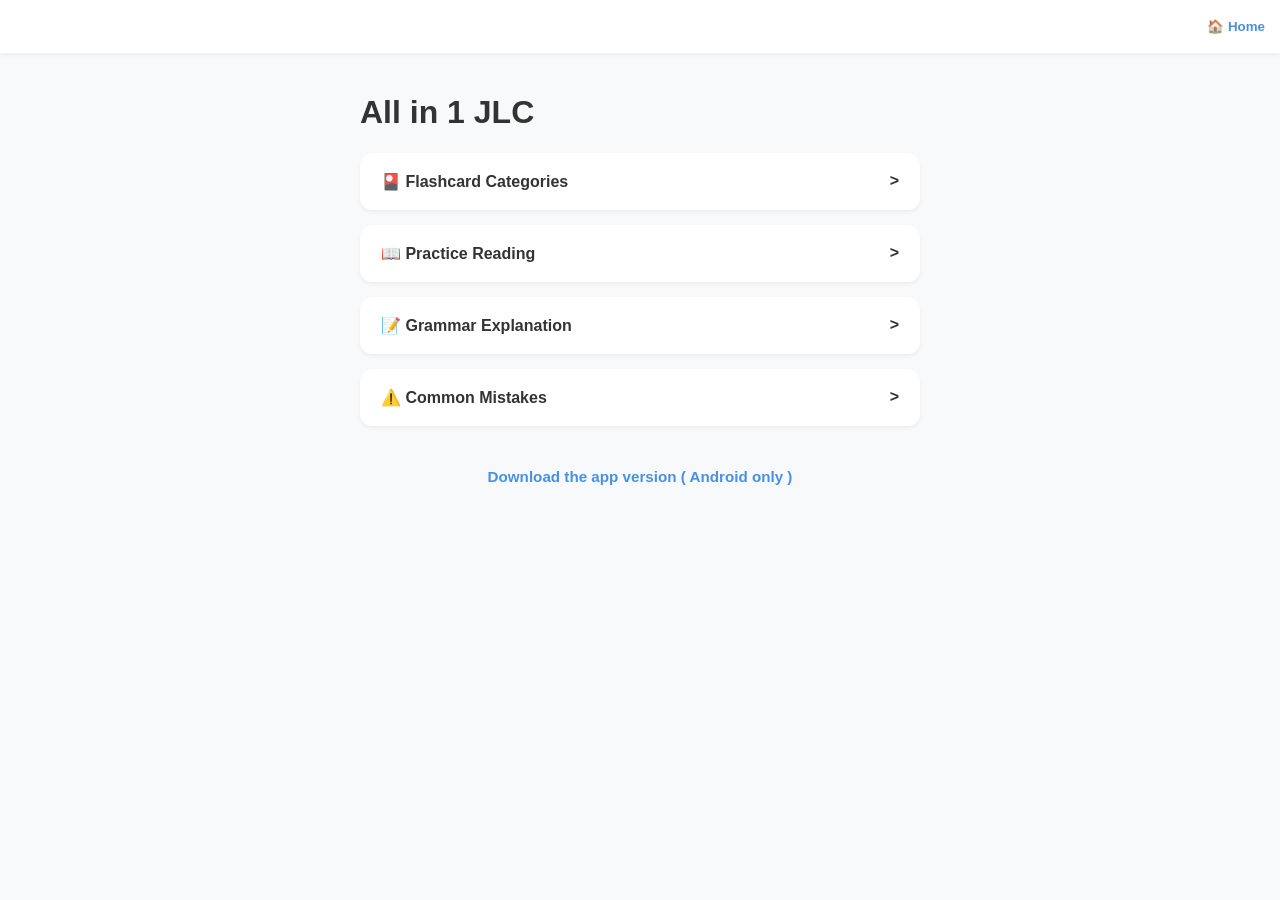
==== index.html @ f1b2d5dd "Update index.html" ====
<!DOCTYPE html>
<html lang="en">
<head>
    <meta charset="UTF-8" />
    <meta name="viewport" content="width=device-width, initial-scale=1.0" />
    <title>All in 1 JLC</title>
    <style>
        :root {
            --bg: #f8f9fa;
            --card-bg: #ffffff;
            --primary: #4a90e2;
            --text: #333;
            --accent: #eef5ff;
            --border: #e9ecef;
        }

        * {
            box-sizing: border-box;
        }

        body {
            font-family: 'Segoe UI', 'Meiryo', sans-serif;
            background-color: var(--bg);
            margin: 0;
            display: flex;
            flex-direction: column;
            align-items: center;
            color: var(--text);
        }

        nav {
            width: 100%;
            background: white;
            padding: 15px;
            box-shadow: 0 2px 5px rgba(0,0,0,0.05);
            display: flex;
            justify-content: space-between;
            position: sticky;
            top: 0;
            z-index: 1000;
        }

        .nav-btn {
            background: none;
            border: none;
            color: var(--primary);
            font-weight: bold;
            cursor: pointer;
            padding: 4px 0;
        }

        .container {
            width: min(92%, 560px);
            margin-top: 20px;
            display: none;
            animation: fadeIn 0.25s ease;
            padding-bottom: 24px;
        }

        @keyframes fadeIn {
            from { opacity: 0; transform: translateY(6px); }
            to { opacity: 1; transform: translateY(0); }
        }

        .active {
            display: block;
        }

        .menu-grid {
            display: grid;
            grid-template-columns: 1fr;
            gap: 15px;
        }

        .list-item {
            background: white;
            padding: 18px 20px;
            border-radius: 12px;
            cursor: pointer;
            box-shadow: 0 2px 4px rgba(0,0,0,0.05);
            font-weight: bold;
            display: flex;
            justify-content: space-between;
            align-items: center;
            border: 1px solid transparent;
        }

        .list-item:hover {
            background: var(--accent);
            border-color: #dbe8ff;
        }

        .topic-meta {
            font-size: 0.85rem;
            color: #6a6a6a;
            margin-top: 6px;
            font-weight: normal;
        }

        .page-card {
            background: white;
            border-radius: 14px;
            padding: 18px;
            box-shadow: 0 2px 8px rgba(0,0,0,0.05);
            border: 1px solid var(--border);
        }

        .controls {
            display: flex;
            gap: 10px;
            flex-wrap: wrap;
            margin-bottom: 16px;
        }

        select {
            padding: 10px 12px;
            border-radius: 10px;
            border: 1px solid #d9d9d9;
            background: white;
            font: inherit;
            outline: none;
        }

        .topic-list {
            display: grid;
            gap: 12px;
        }

        .topic-view h2 {
            margin-top: 0;
        }

        .topic-image {
            width: 100%;
            height: 220px;
            object-fit: cover;
            border-radius: 12px;
            border: 1px solid var(--border);
            margin-bottom: 14px;
            display: none;
            cursor: zoom-in;
        }

        .topic-badges {
            display: flex;
            gap: 8px;
            flex-wrap: wrap;
            margin: 10px 0 16px;
        }

        .badge {
            font-size: 0.85rem;
            padding: 6px 10px;
            border-radius: 999px;
            background: #f2f6ff;
            color: #305f9e;
            border: 1px solid #d8e5ff;
        }

        .topic-content {
            line-height: 1.7;
            white-space: pre-wrap;
        }

        .topic-content ul {
            padding-left: 20px;
        }

        /* Flashcards */
        .flashcard-wrap {
            margin-top: 18px;
            margin-bottom: 18px;
        }

        .flashcard-wrapper {
            perspective: 1000px;
            height: clamp(420px, 72vh, 620px);
            cursor: pointer;
        }

        .flashcard {
            position: relative;
            width: 100%;
            height: 100%;
            transition: transform 0.6s;
            transform-style: preserve-3d;
            border-radius: 15px;
            box-shadow: 0 4px 15px rgba(0,0,0,0.10);
        }

        .flashcard.flipped {
            transform: rotateY(180deg);
        }

        .card-face {
            position: absolute;
            width: 100%;
            height: 100%;
            backface-visibility: hidden;
            border-radius: 15px;
            background: white;
            overflow: hidden;
        }

        .card-front {
            display: flex;
            align-items: center;
            justify-content: center;
            font-size: 4rem;
            font-weight: bold;
            padding: 20px;
            text-align: center;
        }

        .card-back {
            transform: rotateY(180deg);
            display: flex;
            flex-direction: column;
            gap: 10px;
            padding: 14px;
            overflow-y: auto;
        }

        .back-section {
            display: flex;
            flex-direction: column;
            gap: 4px;
        }

        .info-grid {
            display: grid;
            grid-template-columns: 1fr 1fr;
            gap: 10px;
        }

        .back-half {
            display: flex;
            align-items: center;
            justify-content: center;
            flex-direction: column;
            padding: 16px;
            min-height: 110px;
            background: #fafcff;
            border: 1px solid var(--border);
            border-radius: 12px;
        }

        .reading-label {
            font-size: 0.9rem;
            color: #666;
            margin-bottom: 8px;
        }

        .reading-value {
            font-size: 1.55rem;
            color: var(--primary);
            font-weight: bold;
            text-align: center;
        }

        .meaning-value {
            font-size: 1.65rem;
            font-weight: bold;
            color: #222;
            text-align: center;
        }

        .field-label {
            font-size: 0.82rem;
            color: #666;
            font-weight: 600;
            margin-bottom: 4px;
            text-transform: uppercase;
            letter-spacing: 0.03em;
        }

        .field-value {
            font-size: 0.98rem;
            line-height: 1.55;
            white-space: pre-wrap;
        }
        
        .media-row.two-column,
        .audio-row.two-column {
            display: grid;
            grid-template-columns: 1fr 1fr;
            gap: 10px;
        }

        .audio-row.two-column > div {
            width: 100%;
        }

        .extra-audio {
            width: 100%;
            display: block;
        }

        @media (max-width: 560px) {
            .media-row.two-column,
            .audio-row.two-column {
                grid-template-columns: 1fr;
            }
        }

        .media-section {
            display: flex;
            flex-direction: column;
            gap: 10px;
        }

        .media-item {
            width: 100%;
            height: 120px;
            max-height: 120px;
            object-fit: contain;
            border-radius: 10px;
            border: 1px solid #eee;
            background: white;
            display: block;
        }

        .clickable-media {
            cursor: zoom-in;
        }

        .audio-stack {
            display: flex;
            flex-direction: column;
            gap: 8px;
        }

        .extra-audio {
            width: 100%;
            display: block;
        }

        .writing-media-stack {
            display: flex;
            flex-direction: column;
            gap: 10px;
        }

        .writing-row {
            display: grid;
            gap: 10px;
            width: 100%;
            margin: 0 auto;
        }

        .writing-row.cols-1 {
            grid-template-columns: 1fr;
            max-width: 220px;
        }

        .writing-row.cols-2 {
            grid-template-columns: repeat(2, minmax(0, 1fr));
            max-width: 420px;
        }

        .writing-row.cols-3 {
            grid-template-columns: repeat(3, minmax(0, 1fr));
        }

        .nav-card-btn {
            width: 100%;
            padding: 14px 12px;
            background: var(--primary);
            color: white;
            border: none;
            border-radius: 10px;
            cursor: pointer;
            font-size: 0.98rem;
            font-weight: 600;
        }

        .nav-card-btn.secondary {
            background: #6c757d;
        }

        .nav-card-btn.tertiary {
            background: #2f80ed;
        }

        .nav-card-btn:hover {
            filter: brightness(0.97);
        }

        .next-row {
            display: grid;
            grid-template-columns: 1fr 1fr 1fr;
            gap: 10px;
            margin-top: 10px;
        }

        .empty-state {
            padding: 16px;
            color: #666;
            text-align: center;
            background: white;
            border: 1px dashed #d8d8d8;
            border-radius: 12px;
        }

        footer.app-footer {
            width: 100%;
            text-align: center;
            padding: 18px 12px 24px;
            font-size: 0.95rem;
        }

        footer.app-footer a {
            color: #4a90e2;
            font-weight: bold;
            text-decoration: none;
        }

        footer.app-footer a:hover {
            text-decoration: underline;
        }

        /* Fullscreen media modal */
        .media-modal {
            position: fixed;
            inset: 0;
            background: rgba(0, 0, 0, 0.78);
            display: none;
            align-items: center;
            justify-content: center;
            z-index: 3000;
            padding: 18px;
        }

        .media-modal.open {
            display: flex;
        }

        .media-modal-panel {
            position: relative;
            width: min(96vw, 1100px);
            max-height: 92vh;
            background: #111;
            border-radius: 16px;
            padding: 14px;
            box-shadow: 0 14px 40px rgba(0,0,0,0.35);
        }

        .media-modal-content {
            width: 100%;
            height: 100%;
            display: flex;
            align-items: center;
            justify-content: center;
        }

        .media-modal-content img,
        .media-modal-content video {
            width: 100%;
            max-height: calc(92vh - 28px);
            object-fit: contain;
            border-radius: 12px;
            background: #000;
            display: block;
        }

        .media-modal-close {
            position: absolute;
            top: 8px;
            right: 10px;
            border: none;
            background: rgba(255,255,255,0.14);
            color: white;
            font-size: 1.5rem;
            line-height: 1;
            width: 38px;
            height: 38px;
            border-radius: 999px;
            cursor: pointer;
        }

        @media (max-width: 560px) {
            .info-grid {
                grid-template-columns: 1fr;
            }

            .next-row {
                grid-template-columns: 1fr;
            }

            .writing-row.cols-2,
            .writing-row.cols-3 {
                grid-template-columns: 1fr;
                max-width: 100%;
            }
        }
    </style>
</head>
<body>

<nav>
    <button class="nav-btn" id="back-button" onclick="goBack()" style="visibility: hidden;">← Back</button>
    <button class="nav-btn" onclick="showSection('home')">🏠 Home</button>
</nav>

<div id="home" class="container active">
    <h1>All in 1 JLC</h1>
    <div class="menu-grid">
        <div class="list-item" onclick="showSection('fc-menu', true)">
            🎴 Flashcard Categories <span>></span>
        </div>
        <div class="list-item" onclick="openTopicCategory('reading')">
            📖 Practice Reading <span>></span>
        </div>
        <div class="list-item" onclick="openTopicCategory('grammar')">
            📝 Grammar Explanation <span>></span>
        </div>
        <div class="list-item" onclick="openTopicCategory('mistakes')">
            ⚠️ Common Mistakes <span>></span>
        </div>
    </div>
</div>

<div id="fc-menu" class="container">
    <h2>Categories</h2>
    <div class="menu-grid">
        <div class="list-item" onclick="startFlashcards('A')">A-Row (あいうえお)</div>
        <div class="list-item" onclick="startFlashcards('KA')">KA-Row (かきくけこ)</div>
        <div class="list-item" onclick="startFlashcards('SA')">SA-Row (さしすせそ)</div>
    </div>
</div>

<div id="fc-player" class="container">
    <h2 id="category-title">Category</h2>

    <div class="flashcard-wrap">
        <div class="flashcard-wrapper" onclick="flipCard()">
            <div class="flashcard" id="card">
                <div class="card-face card-front" id="front-text"></div>

                <div class="card-face card-back">
                    <div class="back-section">
                        <div class="reading-label">Reading</div>
                        <div class="reading-value" id="reading-text"></div>
                    </div>

                    <div class="back-section">
                        <div class="reading-label">Meaning</div>
                        <div class="meaning-value" id="back-text"></div>
                    </div>

                    <div class="info-grid">
                        <div class="back-half">
                            <div class="field-label">Formality</div>
                            <div class="field-value" id="formality-text"></div>
                        </div>

                        <div class="back-half">
                            <div class="field-label">Examples</div>
                            <div class="field-value" id="examples-text"></div>
                        </div>
                    </div>

                    <div class="back-section">
                        <div class="field-label">Explanation</div>
                        <div class="field-value" id="explanation-text"></div>
                    </div>

                    <div class="media-section">
                        <div class="media-row two-column">
                            <img id="card-image" class="media-item clickable-media" alt="Flashcard image" />
                            <img id="pronunciation-img" class="media-item clickable-media" alt="Pronunciation image" />
                        </div>

                        <div class="audio-row two-column">
                            <div>
                                <div class="field-label">Pronunciation Audio</div>
                                <audio id="pronunciation-audio" class="extra-audio" controls onclick="event.stopPropagation()"></audio>
                            </div>
                            <div>
                                <div class="field-label">Sentence Audio</div>
                                <audio id="sentence-audio" class="extra-audio" controls onclick="event.stopPropagation()"></audio>
                            </div>
                        </div>

                        <div>
                            <div class="field-label">Writing Stroke</div>
                            <div id="writing-media-container" class="writing-media-stack"></div>
                        </div>
                    </div>
                </div>
            </div>
        </div>

        <div class="next-row">
            <button class="nav-card-btn secondary" onclick="previousCard()">← Previous</button>
            <button class="nav-card-btn" onclick="nextCard()">Next →</button>
            <button class="nav-card-btn tertiary" onclick="shuffleCurrentDeck()">Shuffle</button>
        </div>
    </div>
</div>

<div id="topic-list" class="container">
    <h2 id="topic-list-title">Topics</h2>

    <div class="controls">
        <select id="sort-mode" onchange="renderTopicList()">
            <option value="difficulty" selected>Sort by Difficulty</option>
            <option value="jlpt">Sort by JLPT Level</option>
            <option value="character">Sort by Character</option>
        </select>
    </div>

    <div id="topic-list-body" class="topic-list"></div>
</div>

<div id="topic-view" class="container topic-view">
    <div class="page-card">
        <h2 id="topic-title">Topic</h2>

        <img id="topic-image" class="topic-image" alt="Topic image" />

        <div class="topic-badges">
            <span class="badge" id="badge-category"></span>
            <span class="badge" id="badge-jlpt"></span>
            <span class="badge" id="badge-difficulty"></span>
            <span class="badge" id="badge-character"></span>
        </div>

        <div id="topic-content" class="topic-content"></div>
    </div>
</div>

<footer class="app-footer">
    <a href="Your google drive link here" target="_blank" rel="noopener noreferrer">
        Download the app version ( Android only )
    </a>
</footer>

<div id="media-modal" class="media-modal" onclick="closeMediaModal()">
    <div class="media-modal-panel" onclick="event.stopPropagation()">
        <button class="media-modal-close" onclick="closeMediaModal()">×</button>
        <div id="media-modal-content" class="media-modal-content"></div>
    </div>
</div>

<script>
    // -----------------------------
    // NAVIGATION
    // -----------------------------
    let navigationHistory = ['home'];
    let currentTopicCategory = null;
    let displayedTopics = [];

    function showSection(id, pushHistory = false) {
        document.querySelectorAll('.container').forEach(c => c.classList.remove('active'));
        document.getElementById(id).classList.add('active');

        if (id === 'home') {
            navigationHistory = ['home'];
        } else if (pushHistory) {
            navigationHistory.push(id);
        }

        document.getElementById('back-button').style.visibility =
            navigationHistory.length > 1 ? 'visible' : 'hidden';
    }

    function goBack() {
        if (navigationHistory.length <= 1) return;

        navigationHistory.pop();
        const prevSection = navigationHistory[navigationHistory.length - 1];

        document.querySelectorAll('.container').forEach(c => c.classList.remove('active'));
        document.getElementById(prevSection).classList.add('active');

        if (prevSection === 'topic-list') {
            renderTopicList();
        }

        document.getElementById('back-button').style.visibility =
            prevSection === 'home' ? 'hidden' : 'visible';
    }

    // -----------------------------
    // FULLSCREEN MODAL
    // -----------------------------
    function openMediaModal(src, type, altText = '') {
        const modal = document.getElementById('media-modal');
        const content = document.getElementById('media-modal-content');

        if (!src) return;

        if (type === 'video') {
            content.innerHTML = `
                <video src="${src}" controls autoplay loop muted playsinline></video>
            `;
        } else {
            content.innerHTML = `
                <img src="${src}" alt="${altText}">
            `;
        }

        modal.classList.add('open');
        document.body.style.overflow = 'hidden';
    }

    function closeMediaModal() {
        const modal = document.getElementById('media-modal');
        modal.classList.remove('open');
        document.getElementById('media-modal-content').innerHTML = '';
        document.body.style.overflow = '';
    }

    // -----------------------------
    // FLASHCARD DATA
    // -----------------------------
    const allDecks = {
        'A': [
            {
                front: "青",
                reading: "青 (あお)",
                back: "Blue",
                image: "images/青.webp",
                pronunciation_img: "images/青-pronunciation.png",
                writing_video_1: "videos/青-stroke.mp4",
                writing_video_2: [
                    "videos/あ.mp4",
                    "videos/お.mp4"
                ],
                audio: "audio-files/青.mp3",
                sentence_audio: "audio-files/青-sentence.mp3",
                examples: "青は僕の好きな色です。\nBlue is my favorite color.",
                formality: "Neutral / common usage",
                explanation: "青 (あお) means blue. It can also mean green in compounds, plant contexts, and traffic-light contexts."
            },
            {
                front: "愛",
                reading: "あい",
                back: "Love",
                image: "images/ai.png",
                pronunciation_img: "images/ai-pronunciation.png",
                writing_video_1: "videos/ai-stroke-1.mp4",
                writing_video_2: "videos/ai-stroke-2.mp4",
                audio: "audio/ai.mp3",
                sentence_audio: "audio/ai-sentence.mp3",
                examples: "家族のあい。\nFamily love.",
                formality: "Neutral / common usage",
                explanation: "愛 (あい) means love or affection."
            }
        ],
        'KA': [
            {
                front: "かさ",
                reading: "Kasa",
                back: "Umbrella",
                image: "images/kasa.png",
                pronunciation_img: "images/kasa-pronunciation.png",
                writing_img: "images/kasa-stroke.png",
                audio: "audio/kasa.mp3",
                sentence_audio: "audio/kasa-sentence.mp3",
                examples: "かさを持っていきます。\nI will take an umbrella.",
                formality: "Neutral / common usage",
                explanation: "かさ means umbrella."
            },
            {
                front: "かに",
                reading: "Kani",
                back: "Crab",
                image: "images/kani.png",
                pronunciation_img: "images/kani-pronunciation.png",
                writing_img: "images/kani-stroke.png",
                audio: "audio/kani.mp3",
                sentence_audio: "audio/kani-sentence.mp3",
                examples: "かには海にいます。\nCrabs are in the sea.",
                formality: "Neutral / common usage",
                explanation: "かに means crab."
            }
        ],
        'SA': [
            {
                front: "さむい",
                reading: "Samui",
                back: "Cold (Weather)",
                image: "images/samui.png",
                pronunciation_img: "images/samui-pronunciation.png",
                writing_img: "images/samui-stroke.png",
                audio: "audio/samui.mp3",
                sentence_audio: "audio/samui-sentence.mp3",
                examples: "今日はさむいです。\nIt is cold today.",
                formality: "Polite / neutral",
                explanation: "さむい is used for cold weather or temperature."
            }
        ]
    };

    let currentActiveDeck = [];
    let currentOrder = [];
    let currentPosition = 0;

    function startFlashcards(row) {
        currentActiveDeck = allDecks[row] || [];
        if (currentActiveDeck.length === 0) {
            alert("No cards in this row yet!");
            return;
        }

        currentOrder = currentActiveDeck.map((_, index) => index);
        shuffleArray(currentOrder);

        currentPosition = 0;
        document.getElementById('category-title').innerText = row + " Row";
        updateUI();
        showSection('fc-player', true);
    }

    function shuffleCurrentDeck() {
        if (!currentActiveDeck.length) return;
        shuffleArray(currentOrder);
        currentPosition = 0;
        document.getElementById('card').classList.remove('flipped');
        updateUI();
    }

    function shuffleArray(array) {
        for (let i = array.length - 1; i > 0; i--) {
            const j = Math.floor(Math.random() * (i + 1));
            [array[i], array[j]] = [array[j], array[i]];
        }
    }

    function flipCard() {
        document.getElementById('card').classList.toggle('flipped');
    }

    function nextCard() {
        if (!currentActiveDeck.length) return;
        document.getElementById('card').classList.remove('flipped');
        setTimeout(() => {
            currentPosition = (currentPosition + 1) % currentOrder.length;
            updateUI();
        }, 160);
    }

    function previousCard() {
        if (!currentActiveDeck.length) return;
        document.getElementById('card').classList.remove('flipped');
        setTimeout(() => {
            currentPosition = (currentPosition - 1 + currentOrder.length) % currentOrder.length;
            updateUI();
        }, 160);
    }

    function setImage(id, src, altText) {
        const el = document.getElementById(id);
        if (!el) return;

        if (src) {
            el.src = src;
            if (altText) el.alt = altText;
            el.style.display = 'block';
            el.classList.add('clickable-media');
            el.onclick = (e) => {
                e.stopPropagation();
                openMediaModal(src, 'image', altText || el.alt || 'Image');
            };
        } else {
            el.removeAttribute('src');
            el.style.display = 'none';
            el.onclick = null;
        }
    }

    function setAudio(id, src) {
        const el = document.getElementById(id);
        if (!el) return;

        if (src) {
            el.src = src;
            el.style.display = 'block';
        } else {
            el.removeAttribute('src');
            el.style.display = 'none';
        }
    }

    function normalizeWritingMedia(data) {
        const items = [];

        const pushValue = (value, type) => {
            if (!value) return;
            if (Array.isArray(value)) {
                value.filter(Boolean).forEach(src => items.push({ type, src }));
            } else {
                items.push({ type, src: value });
            }
        };

        pushValue(data.writing_video, 'video');
        pushValue(data.writing_videos, 'video');
        pushValue(data.writing_video_1, 'video');
        pushValue(data.writing_video_2, 'video');
        pushValue(data.writing_img, 'image');
        pushValue(data.writing_images, 'image');

        return items.filter(item => item.src);
    }

    function getWritingRowSizes(count) {
        if (count <= 0) return [];
        if (count === 1) return [1];
        if (count === 2) return [2];
        if (count === 3) return [3];
        if (count === 4) return [2, 2];
        if (count === 5) return [3, 2];
        if (count === 6) return [3, 3];
        if (count === 7) return [3, 3, 1];
        if (count === 8) return [3, 3, 2];
        if (count === 9) return [3, 3, 3];

        const rows = [];
        let remaining = count;

        while (remaining > 0) {
            if (remaining === 4) {
                rows.push(2, 2);
                break;
            }

            const take = Math.min(3, remaining);
            rows.push(take);
            remaining -= take;
        }

        return rows;
    }

    function renderWritingMedia(data) {
        const container = document.getElementById('writing-media-container');
        if (!container) return;

        const media = normalizeWritingMedia(data);

        container.innerHTML = '';

        if (!media.length) {
            container.style.display = 'none';
            return;
        }

        container.style.display = 'flex';

        const rowSizes = getWritingRowSizes(media.length);
        let index = 0;

        rowSizes.forEach(size => {
            const row = document.createElement('div');
            row.className = `writing-row cols-${size}`;

            const slice = media.slice(index, index + size);
            slice.forEach(item => {
                if (item.type === 'video') {
                    const video = document.createElement('video');
                    video.className = 'media-item clickable-media';
                    video.src = item.src;
                    video.autoplay = true;
                    video.loop = true;
                    video.muted = true;
                    video.playsInline = true;
                    video.preload = 'metadata';
                    video.controls = false;
                    video.addEventListener('click', (e) => {
                        e.stopPropagation();
                        openMediaModal(item.src, 'video', 'Writing video');
                    });
                    row.appendChild(video);
                } else {
                    const img = document.createElement('img');
                    img.className = 'media-item clickable-media';
                    img.src = item.src;
                    img.alt = 'Writing image';
                    img.addEventListener('click', (e) => {
                        e.stopPropagation();
                        openMediaModal(item.src, 'image', 'Writing image');
                    });
                    row.appendChild(img);
                }
            });

            container.appendChild(row);
            index += size;
        });
    }

    function updateUI() {
        const data = currentActiveDeck[currentOrder[currentPosition]];
        if (!data) return;

        document.getElementById('front-text').innerText = data.front || '';
        document.getElementById('reading-text').innerText = data.reading || '';
        document.getElementById('back-text').innerText = data.back || '';
        document.getElementById('formality-text').innerText = data.formality || '';
        document.getElementById('examples-text').innerText = data.examples || '';
        document.getElementById('explanation-text').innerText = data.explanation || '';

        setImage('card-image', data.image, data.front || 'Flashcard image');
        setImage('pronunciation-img', data.pronunciation_img, 'Pronunciation image');

        setAudio('pronunciation-audio', data.audio);
        setAudio('sentence-audio', data.sentence_audio);

        renderWritingMedia(data);
    }

    // -----------------------------
    // TOPIC DATA
    // -----------------------------
    const topicData = {
        grammar: [
            {
                title: "は vs が",
                jlpt_level: 4,
                difficulty_base: 2,
                character_letter: "は",
                image: "images/wa-vs-ga.png",
                explanation: `
は and が both mark grammatical roles, but they are not interchangeable.

は marks the topic. It tells the listener what the sentence is about.
が marks the subject, especially when emphasizing new information, existence, or ability.

Examples:
- わたしは学生です。
  I am a student.

- だれが来ましたか。
  Who came?

Key idea:
Use は when you are setting the topic.
Use が when you are identifying the subject or highlighting something specific.
                `.trim()
            },
            {
                title: "だ Meaning",
                jlpt_level: 5,
                difficulty_base: 1,
                character_letter: "だ",
                image: "images/da.png",
                explanation: `
だ is the plain copula in Japanese.

It is used in casual speech and in dictionary-form style sentences.
It connects nouns and adjectives in a direct way.

Examples:
- これは本だ。
  This is a book.

- 彼は先生だ。
  He is a teacher.

In polite speech, です is more common.
                `.trim()
            }
        ],

        reading: [
            {
                title: "Daily Life",
                jlpt_level: 5,
                difficulty_base: 1,
                character_letter: "た",
                image: "images/daily-life.png",
                explanation: `
Daily-life reading passages usually talk about routines, shopping, school, family, or transport.

What to focus on:
- common verbs
- time expressions
- particles
- short sentence structure

Example:
- 朝ごはんを食べて、学校へ行きます。
  I eat breakfast, then go to school.
                `.trim()
            },
            {
                title: "Train Announcements",
                jlpt_level: 3,
                difficulty_base: 4,
                character_letter: "で",
                image: "images/train.png",
                explanation: `
Train announcements often contain numbers, station names, direction words, and polite instructions.

What to focus on:
- destination names
- delay / cancel vocabulary
- platform numbers
- time expressions

Example:
- 次の電車は5番線から出発します。
  The next train departs from platform 5.
                `.trim()
            }
        ],

        mistakes: [
            {
                title: "Politeness Errors",
                jlpt_level: 4,
                difficulty_base: 3,
                character_letter: "お",
                image: "images/politeness.png",
                explanation: `
A common mistake is mixing casual and polite forms in the same sentence.

Examples:
- incorrect: 今日は忙しいです。でも、行く。
- better: 今日は忙しいです。でも、行きます。

Rule:
Keep the sentence level consistent unless you are intentionally switching for style.
                `.trim()
            },
            {
                title: "Particle Confusion",
                jlpt_level: 3,
                difficulty_base: 4,
                character_letter: "は",
                image: "images/particles.png",
                explanation: `
Particles such as は, が, を, に, で are often confused.

Strategy:
- identify the action
- identify the object
- identify the location
- identify the topic

Example:
- 学校で本を読みます。
  I read a book at school.

で marks the place of action.
を marks the object.
                `.trim()
            }
        ]
    };

    // -----------------------------
    // TOPIC LIST / VIEW
    // -----------------------------
    function openTopicCategory(category) {
        currentTopicCategory = category;

        document.getElementById('topic-list-title').innerText =
            category === 'grammar' ? 'Grammar Explanation' :
            category === 'reading' ? 'Practice Reading' :
            'Common Mistakes';

        document.getElementById('sort-mode').value = 'difficulty';
        renderTopicList();
        showSection('topic-list', true);
    }

    function getCurrentTopics() {
        return topicData[currentTopicCategory] || [];
    }

    function getSortedTopics() {
        const sortMode = document.getElementById('sort-mode').value;
        const topics = [...getCurrentTopics()];

        if (sortMode === 'jlpt') {
            topics.sort((a, b) => b.jlpt_level - a.jlpt_level);
        } else if (sortMode === 'character') {
            topics.sort((a, b) => compareKana(a.character_letter, b.character_letter));
        } else {
            topics.sort((a, b) => a.difficulty_base - b.difficulty_base);
        }

        return topics;
    }

    function openTopic(topicIndex) {
        const topic = displayedTopics[topicIndex];
        if (!topic) return;

        document.getElementById('topic-title').innerText = topic.title;

        const topicImg = document.getElementById('topic-image');
        if (topic.image) {
            topicImg.src = topic.image;
            topicImg.alt = topic.title;
            topicImg.style.display = 'block';
            topicImg.onclick = (e) => {
                e.stopPropagation();
                openMediaModal(topic.image, 'image', topic.title);
            };
        } else {
            topicImg.removeAttribute('src');
            topicImg.style.display = 'none';
            topicImg.onclick = null;
        }

        document.getElementById('badge-category').innerText =
            currentTopicCategory === 'grammar' ? 'Grammar' :
            currentTopicCategory === 'reading' ? 'Reading' : 'Mistakes';

        document.getElementById('badge-jlpt').innerText = `JLPT N${topic.jlpt_level}`;
        document.getElementById('badge-difficulty').innerText = `Difficulty ${topic.difficulty_base}/5`;
        document.getElementById('badge-character').innerText = `Kana: ${topic.character_letter}`;

        document.getElementById('topic-content').innerText = topic.explanation;
        showSection('topic-view', true);
    }

    function renderTopicList() {
        const body = document.getElementById('topic-list-body');
        displayedTopics = getSortedTopics();

        if (displayedTopics.length === 0) {
            body.innerHTML = `<div class="empty-state">No topics have been added yet.</div>`;
            return;
        }

        body.innerHTML = displayedTopics.map((topic, index) => {
            return `
                <div class="list-item" onclick="openTopic(${index})">
                    <div>
                        <div>${topic.title}</div>
                        <div class="topic-meta">
                            JLPT N${topic.jlpt_level} · Difficulty ${topic.difficulty_base}/5 · ${topic.character_letter}
                        </div>
                    </div>
                    <span>></span>
                </div>
            `;
        }).join('');
    }

    // -----------------------------
    // KANA SORTING
    // -----------------------------
    function toHiragana(str) {
        return str.replace(/[\u30A1-\u30F6]/g, ch =>
            String.fromCharCode(ch.charCodeAt(0) - 0x60)
        );
    }

    const kanaRank = (() => {
        const order = [
            'あ','い','う','え','お',
            'か','き','く','け','こ',
            'が','ぎ','ぐ','げ','ご',
            'さ','し','す','せ','そ',
            'ざ','じ','ず','ぜ','ぞ',
            'た','ち','つ','て','と',
            'だ','ぢ','づ','で','ど',
            'な','に','ぬ','ね','の',
            'は','ひ','ふ','へ','ほ',
            'ば','び','ぶ','べ','ぼ',
            'ぱ','ぴ','ぷ','ぺ','ぽ',
            'ま','み','む','め','も',
            'や','ゆ','よ',
            'ゃ','ゅ','ょ',
            'ら','り','る','れ','ろ',
            'わ','ゐ','ゑ','を',
            'ん',
            'ぁ','ぃ','ぅ','ぇ','ぉ',
            'っ','ゔ'
        ];

        const map = new Map();
        order.forEach((ch, i) => map.set(ch, i + 1));
        return map;
    })();

    const kanaTokens = [
        'きゃ','きゅ','きょ','ぎゃ','ぎゅ','ぎょ',
        'しゃ','しゅ','しょ','じゃ','じゅ','じょ',
        'ちゃ','ちゅ','ちょ','ぢゃ','ぢゅ','ぢょ',
        'にゃ','にゅ','にょ',
        'ひゃ','ひゅ','ひょ','びゃ','びゅ','びょ','ぴゃ','ぴゅ','ぴょ',
        'みゃ','みゅ','みょ',
        'りゃ','りゅ','りょ',
        'ゔぁ','ゔぃ','ゔぇ','ゔぉ','ゔゅ'
    ];

    function tokenizeKana(str) {
        const s = toHiragana((str || '').trim());
        const tokens = [];
        let i = 0;

        while (i < s.length) {
            let matched = null;

            for (const token of kanaTokens) {
                if (s.startsWith(token, i)) {
                    matched = token;
                    break;
                }
            }

            if (matched) {
                tokens.push(matched);
                i += matched.length;
                continue;
            }

            tokens.push(s[i]);
            i += 1;
        }

        return tokens;
    }

    function compareKana(a, b) {
        const ta = tokenizeKana(a);
        const tb = tokenizeKana(b);
        const len = Math.max(ta.length, tb.length);

        for (let i = 0; i < len; i++) {
            const ca = ta[i];
            const cb = tb[i];

            if (ca === undefined) return -1;
            if (cb === undefined) return 1;
            if (ca === cb) continue;

            const ra = kanaRank.get(ca);
            const rb = kanaRank.get(cb);

            if (ra !== undefined && rb !== undefined) {
                return ra - rb;
            }

            return ca.localeCompare(cb, 'ja');
        }

        return 0;
    }
</script>

</body>
</html>
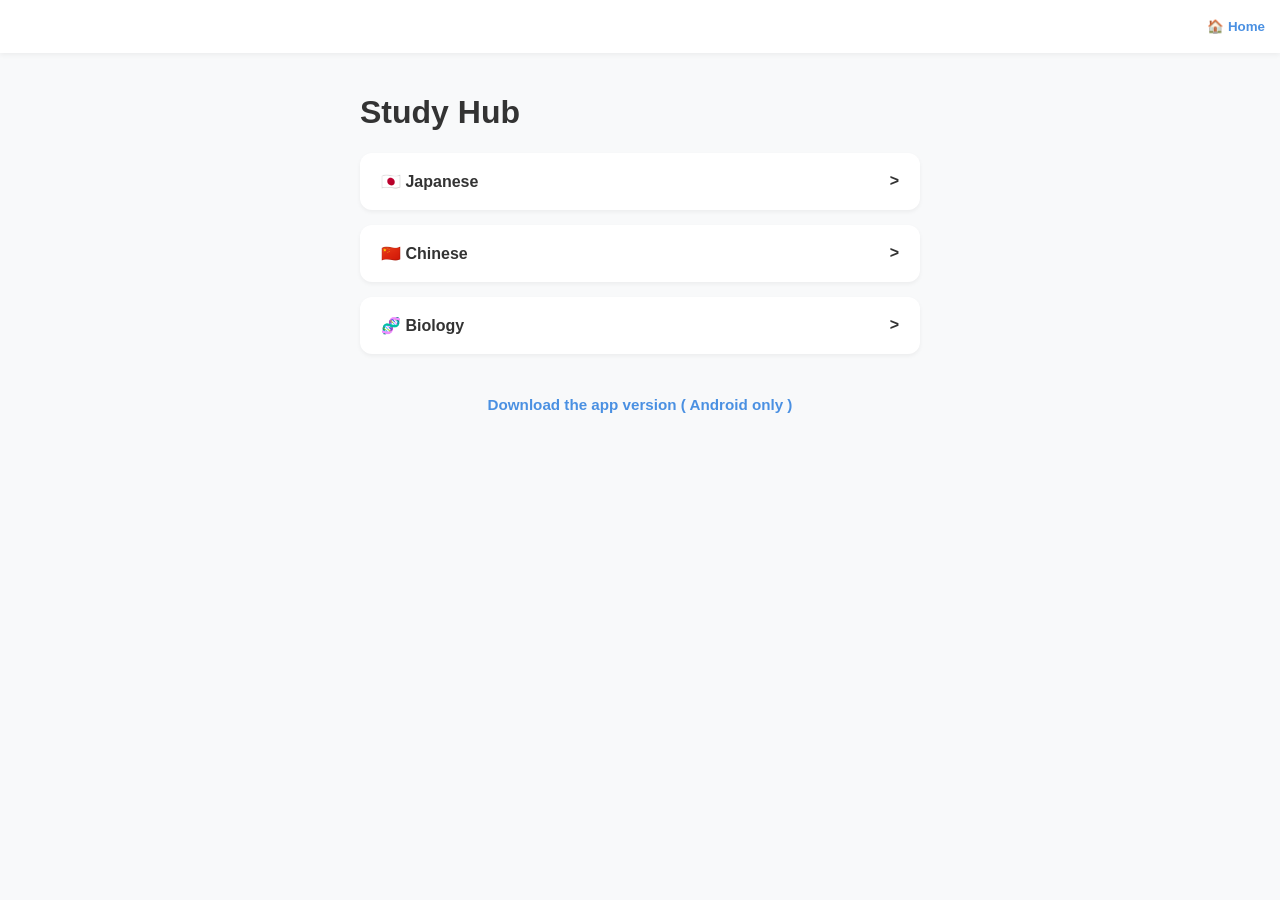
==== commit f19a12b9: "Update index.html" ====
--- a/index.html
+++ b/index.html
@@ -3,7 +3,7 @@
 <head>
     <meta charset="UTF-8" />
     <meta name="viewport" content="width=device-width, initial-scale=1.0" />
-    <title>All in 1 JLC</title>
+    <title>Study Hub</title>
     <style>
         :root {
             --bg: #f8f9fa;
@@ -279,7 +279,13 @@
             line-height: 1.55;
             white-space: pre-wrap;
         }
-        
+
+        .media-section {
+            display: flex;
+            flex-direction: column;
+            gap: 10px;
+        }
+
         .media-row.two-column,
         .audio-row.two-column {
             display: grid;
@@ -289,24 +295,6 @@
 
         .audio-row.two-column > div {
             width: 100%;
-        }
-
-        .extra-audio {
-            width: 100%;
-            display: block;
-        }
-
-        @media (max-width: 560px) {
-            .media-row.two-column,
-            .audio-row.two-column {
-                grid-template-columns: 1fr;
-            }
-        }
-
-        .media-section {
-            display: flex;
-            flex-direction: column;
-            gap: 10px;
         }
 
         .media-item {
@@ -322,12 +310,6 @@
 
         .clickable-media {
             cursor: zoom-in;
-        }
-
-        .audio-stack {
-            display: flex;
-            flex-direction: column;
-            gap: 8px;
         }
 
         .extra-audio {
@@ -487,6 +469,8 @@
                 grid-template-columns: 1fr;
             }
 
+            .media-row.two-column,
+            .audio-row.two-column,
             .writing-row.cols-2,
             .writing-row.cols-3 {
                 grid-template-columns: 1fr;
@@ -499,13 +483,28 @@
 
 <nav>
     <button class="nav-btn" id="back-button" onclick="goBack()" style="visibility: hidden;">← Back</button>
-    <button class="nav-btn" onclick="showSection('home')">🏠 Home</button>
+    <button class="nav-btn" onclick="goHome()">🏠 Home</button>
 </nav>
 
-<div id="home" class="container active">
-    <h1>All in 1 JLC</h1>
+<div id="language-select" class="container active">
+    <h1>Study Hub</h1>
     <div class="menu-grid">
-        <div class="list-item" onclick="showSection('fc-menu', true)">
+        <div class="list-item" onclick="selectLanguage('jp')">
+            🇯🇵 Japanese <span>></span>
+        </div>
+        <div class="list-item" onclick="selectLanguage('zh')">
+            🇨🇳 Chinese <span>></span>
+        </div>
+        <div class="list-item" onclick="selectLanguage('biology')">
+            🧬 Biology <span>></span>
+        </div>
+    </div>
+</div>
+
+<div id="jp-home" class="container">
+    <h1>Japanese Hub</h1>
+    <div class="menu-grid">
+        <div class="list-item" onclick="openFlashcardMenu()">
             🎴 Flashcard Categories <span>></span>
         </div>
         <div class="list-item" onclick="openTopicCategory('reading')">
@@ -520,13 +519,45 @@
     </div>
 </div>
 
+<div id="zh-home" class="container">
+    <h1>Chinese Hub</h1>
+    <div class="menu-grid">
+        <div class="list-item" onclick="openFlashcardMenu()">
+            🎴 Flashcard Categories <span>></span>
+        </div>
+        <div class="list-item" onclick="openTopicCategory('reading')">
+            📖 Practice Reading <span>></span>
+        </div>
+        <div class="list-item" onclick="openTopicCategory('grammar')">
+            📝 Grammar Explanation <span>></span>
+        </div>
+        <div class="list-item" onclick="openTopicCategory('mistakes')">
+            ⚠️ Common Mistakes <span>></span>
+        </div>
+    </div>
+</div>
+
+<div id="biology-home" class="container">
+    <h1>Biology Hub</h1>
+    <div class="menu-grid">
+        <div class="list-item" onclick="openFlashcardMenu()">
+            🧪 Flashcard Categories <span>></span>
+        </div>
+        <div class="list-item" onclick="openTopicCategory('reading')">
+            📘 Study Notes <span>></span>
+        </div>
+        <div class="list-item" onclick="openTopicCategory('grammar')">
+            🧠 Concepts <span>></span>
+        </div>
+        <div class="list-item" onclick="openTopicCategory('mistakes')">
+            ⚠️ Common Misconceptions <span>></span>
+        </div>
+    </div>
+</div>
+
 <div id="fc-menu" class="container">
-    <h2>Categories</h2>
-    <div class="menu-grid">
-        <div class="list-item" onclick="startFlashcards('A')">A-Row (あいうえお)</div>
-        <div class="list-item" onclick="startFlashcards('KA')">KA-Row (かきくけこ)</div>
-        <div class="list-item" onclick="startFlashcards('SA')">SA-Row (さしすせそ)</div>
-    </div>
+    <h2 id="fc-menu-title">Categories</h2>
+    <div id="fc-menu-body" class="menu-grid"></div>
 </div>
 
 <div id="fc-player" class="container">
@@ -539,29 +570,29 @@
 
                 <div class="card-face card-back">
                     <div class="back-section">
-                        <div class="reading-label">Reading</div>
+                        <div class="reading-label" id="reading-label">Reading</div>
                         <div class="reading-value" id="reading-text"></div>
                     </div>
 
                     <div class="back-section">
-                        <div class="reading-label">Meaning</div>
+                        <div class="reading-label" id="meaning-label">Meaning</div>
                         <div class="meaning-value" id="back-text"></div>
                     </div>
 
                     <div class="info-grid">
                         <div class="back-half">
-                            <div class="field-label">Formality</div>
+                            <div class="field-label" id="formality-label">Formality</div>
                             <div class="field-value" id="formality-text"></div>
                         </div>
 
                         <div class="back-half">
-                            <div class="field-label">Examples</div>
+                            <div class="field-label" id="examples-label">Examples</div>
                             <div class="field-value" id="examples-text"></div>
                         </div>
                     </div>
 
                     <div class="back-section">
-                        <div class="field-label">Explanation</div>
+                        <div class="field-label" id="explanation-label">Explanation</div>
                         <div class="field-value" id="explanation-text"></div>
                     </div>
 
@@ -573,17 +604,17 @@
 
                         <div class="audio-row two-column">
                             <div>
-                                <div class="field-label">Pronunciation Audio</div>
+                                <div class="field-label" id="pronunciation-audio-label">Pronunciation Audio</div>
                                 <audio id="pronunciation-audio" class="extra-audio" controls onclick="event.stopPropagation()"></audio>
                             </div>
                             <div>
-                                <div class="field-label">Sentence Audio</div>
+                                <div class="field-label" id="sentence-audio-label">Sentence Audio</div>
                                 <audio id="sentence-audio" class="extra-audio" controls onclick="event.stopPropagation()"></audio>
                             </div>
                         </div>
 
                         <div>
-                            <div class="field-label">Writing Stroke</div>
+                            <div class="field-label" id="writing-label">Writing Stroke</div>
                             <div id="writing-media-container" class="writing-media-stack"></div>
                         </div>
                     </div>
@@ -603,11 +634,7 @@
     <h2 id="topic-list-title">Topics</h2>
 
     <div class="controls">
-        <select id="sort-mode" onchange="renderTopicList()">
-            <option value="difficulty" selected>Sort by Difficulty</option>
-            <option value="jlpt">Sort by JLPT Level</option>
-            <option value="character">Sort by Character</option>
-        </select>
+        <select id="sort-mode" onchange="renderTopicList()"></select>
     </div>
 
     <div id="topic-list-body" class="topic-list"></div>
@@ -621,7 +648,7 @@
 
         <div class="topic-badges">
             <span class="badge" id="badge-category"></span>
-            <span class="badge" id="badge-jlpt"></span>
+            <span class="badge" id="badge-level"></span>
             <span class="badge" id="badge-difficulty"></span>
             <span class="badge" id="badge-character"></span>
         </div>
@@ -644,19 +671,744 @@
 </div>
 
 <script>
-    // -----------------------------
-    // NAVIGATION
-    // -----------------------------
-    let navigationHistory = ['home'];
+    const appData = {
+        jp: {
+            homeId: 'jp-home',
+            flashcardMenuTitle: 'Categories',
+            topicMenuTitle: 'Topics',
+            levelBadge: (topic) => `JLPT N${topic.level}`,
+            levelSortOptions: [
+                { value: 'difficulty', label: 'Sort by Difficulty' },
+                { value: 'level', label: 'Sort by JLPT Level' },
+                { value: 'character', label: 'Sort by Character' }
+            ],
+            navLabels: {
+                reading: '📖 Practice Reading',
+                grammar: '📝 Grammar Explanation',
+                mistakes: '⚠️ Common Mistakes'
+            },
+            flashcardCategories: [
+                { key: 'A', label: 'A-Row (あいうえお)' },
+                { key: 'KA', label: 'KA-Row (かきくけこ)' },
+                { key: 'SA', label: 'SA-Row (さしすせそ)' }
+            ],
+            decks: {
+                A: [
+                    {
+                        front: "あお",
+                        reading: "青 (あお)",
+                        back: "Blue",
+                        image: "images/青.webp",
+                        pronunciation_img: "images/青-pronunciation.png",
+                        writing_video_1: "videos/青-stroke.mp4",
+                        writing_video_2: ["videos/あ.mp4", "videos/お.mp4"],
+                        audio: "audio-files/青.mp3",
+                        sentence_audio: "audio-files/青-sentence.mp3",
+                        examples: "青は僕の好きな色です。\nBlue is my favorite color.",
+                        formality: "Neutral / common usage",
+                        explanation: "青 (あお) means blue. It can also mean green in compounds, plant contexts, and traffic-light contexts."
+                    },
+                    {
+                        front: "愛",
+                        reading: "あい",
+                        back: "Love",
+                        image: "images/ai.png",
+                        pronunciation_img: "images/ai-pronunciation.png",
+                        writing_video_1: "images/ai-stroke-1.mp4",
+                        writing_video_2: "images/ai-stroke-2.mp4",
+                        audio: "audio/ai.mp3",
+                        sentence_audio: "audio/ai-sentence.mp3",
+                        examples: "家族のあい。\nFamily love.",
+                        formality: "Neutral / common usage",
+                        explanation: "愛 (あい) means love or affection."
+                    }
+                ],
+                KA: [
+                    {
+                        front: "かさ",
+                        reading: "Kasa",
+                        back: "Umbrella",
+                        image: "images/kasa.png",
+                        pronunciation_img: "images/kasa-pronunciation.png",
+                        writing_img: "images/kasa-stroke.png",
+                        audio: "audio/kasa.mp3",
+                        sentence_audio: "audio/kasa-sentence.mp3",
+                        examples: "かさを持っていきます。\nI will take an umbrella.",
+                        formality: "Neutral / common usage",
+                        explanation: "かさ means umbrella."
+                    },
+                    {
+                        front: "かに",
+                        reading: "Kani",
+                        back: "Crab",
+                        image: "images/kani.png",
+                        pronunciation_img: "images/kani-pronunciation.png",
+                        writing_img: "images/kani-stroke.png",
+                        audio: "audio/kani.mp3",
+                        sentence_audio: "audio/kani-sentence.mp3",
+                        examples: "かには海にいます。\nCrabs are in the sea.",
+                        formality: "Neutral / common usage",
+                        explanation: "かに means crab."
+                    }
+                ],
+                SA: [
+                    {
+                        front: "さむい",
+                        reading: "Samui",
+                        back: "Cold (Weather)",
+                        image: "images/samui.png",
+                        pronunciation_img: "images/samui-pronunciation.png",
+                        writing_img: "images/samui-stroke.png",
+                        audio: "audio/samui.mp3",
+                        sentence_audio: "audio/samui-sentence.mp3",
+                        examples: "今日はさむいです。\nIt is cold today.",
+                        formality: "Polite / neutral",
+                        explanation: "さむい is used for cold weather or temperature."
+                    }
+                ]
+            },
+            topicData: {
+                grammar: [
+                    {
+                        title: "は vs が",
+                        level: 4,
+                        difficulty_base: 2,
+                        character_letter: "は",
+                        image: "images/wa-vs-ga.png",
+                        explanation: `
+は and が both mark grammatical roles, but they are not interchangeable.
+
+は marks the topic. It tells the listener what the sentence is about.
+が marks the subject, especially when emphasizing new information, existence, or ability.
+
+Examples:
+- わたしは学生です。
+  I am a student.
+
+- だれが来ましたか。
+  Who came?
+
+Key idea:
+Use は when you are setting the topic.
+Use が when you are identifying the subject or highlighting something specific.
+                        `.trim()
+                    },
+                    {
+                        title: "だ Meaning",
+                        level: 5,
+                        difficulty_base: 1,
+                        character_letter: "だ",
+                        image: "images/da.png",
+                        explanation: `
+だ is the plain copula in Japanese.
+
+It is used in casual speech and in dictionary-form style sentences.
+It connects nouns and adjectives in a direct way.
+
+Examples:
+- これは本だ。
+  This is a book.
+
+- 彼は先生だ。
+  He is a teacher.
+
+In polite speech, です is more common.
+                        `.trim()
+                    }
+                ],
+                reading: [
+                    {
+                        title: "Daily Life",
+                        level: 5,
+                        difficulty_base: 1,
+                        character_letter: "た",
+                        image: "images/daily-life.png",
+                        explanation: `
+Daily-life reading passages usually talk about routines, shopping, school, family, or transport.
+
+What to focus on:
+- common verbs
+- time expressions
+- particles
+- short sentence structure
+
+Example:
+- 朝ごはんを食べて、学校へ行きます。
+  I eat breakfast, then go to school.
+                        `.trim()
+                    },
+                    {
+                        title: "Train Announcements",
+                        level: 3,
+                        difficulty_base: 4,
+                        character_letter: "で",
+                        image: "images/train.png",
+                        explanation: `
+Train announcements often contain numbers, station names, direction words, and polite instructions.
+
+What to focus on:
+- destination names
+- delay / cancel vocabulary
+- platform numbers
+- time expressions
+
+Example:
+- 次の電車は5番線から出発します。
+  The next train departs from platform 5.
+                        `.trim()
+                    }
+                ],
+                mistakes: [
+                    {
+                        title: "Politeness Errors",
+                        level: 4,
+                        difficulty_base: 3,
+                        character_letter: "お",
+                        image: "images/politeness.png",
+                        explanation: `
+A common mistake is mixing casual and polite forms in the same sentence.
+
+Examples:
+- incorrect: 今日は忙しいです。でも、行く。
+- better: 今日は忙しいです。でも、行きます。
+
+Rule:
+Keep the sentence level consistent unless you are intentionally switching for style.
+                        `.trim()
+                    },
+                    {
+                        title: "Particle Confusion",
+                        level: 3,
+                        difficulty_base: 4,
+                        character_letter: "は",
+                        image: "images/particles.png",
+                        explanation: `
+Particles such as は, が, を, に, で are often confused.
+
+Strategy:
+- identify the action
+- identify the object
+- identify the location
+- identify the topic
+
+Example:
+- 学校で本を読みます。
+  I read a book at school.
+
+で marks the place of action.
+を marks the object.
+                        `.trim()
+                    }
+                ]
+            }
+        },
+
+        zh: {
+            homeId: 'zh-home',
+            flashcardMenuTitle: 'Flashcard Categories',
+            topicMenuTitle: 'Topics',
+            levelBadge: (topic) => `HSK ${topic.level}`,
+            levelSortOptions: [
+                { value: 'difficulty', label: 'Difficulty' },
+                { value: 'level', label: 'Sort by HSK' },
+                { value: 'character', label: 'Sort by Character' }
+            ],
+            navLabels: {
+                reading: '📖 Practice Reading',
+                grammar: '📝 Grammar Explanation',
+                mistakes: '⚠️ Common Mistakes'
+            },
+            flashcardCategories: [
+                { key: 'P1', label: 'Pinyin Basics' },
+                { key: 'P2', label: 'Common Characters' },
+                { key: 'P3', label: 'Everyday Sentences' }
+            ],
+            decks: {
+                P1: [
+                    {
+                        front: "你好",
+                        reading: "nǐ hǎo",
+                        back: "Hello",
+                        image: "images/nihao.png",
+                        pronunciation_img: "images/nihao-pronunciation.png",
+                        writing_video_1: "videos/nihao-stroke-1.mp4",
+                        writing_video_2: ["videos/nihao-stroke-2.mp4", "videos/nihao-stroke-3.mp4"],
+                        audio: "audio/nihao.mp3",
+                        sentence_audio: "audio/nihao-sentence.mp3",
+                        examples: "你好！\nHello!",
+                        formality: "Neutral / common usage",
+                        explanation: "你好 is a standard greeting in Mandarin Chinese."
+                    },
+                    {
+                        front: "谢谢",
+                        reading: "xiè xie",
+                        back: "Thank you",
+                        image: "images/xiexie.png",
+                        pronunciation_img: "images/xiexie-pronunciation.png",
+                        writing_video_1: "videos/xiexie-stroke-1.mp4",
+                        writing_video_2: "videos/xiexie-stroke-2.mp4",
+                        audio: "audio/xiexie.mp3",
+                        sentence_audio: "audio/xiexie-sentence.mp3",
+                        examples: "谢谢你的帮助。\nThank you for your help.",
+                        formality: "Neutral / common usage",
+                        explanation: "谢谢 means thank you."
+                    }
+                ],
+                P2: [
+                    {
+                        front: "我",
+                        reading: "wǒ",
+                        back: "I / me",
+                        image: "images/wo.png",
+                        pronunciation_img: "images/wo-pronunciation.png",
+                        writing_img: "images/wo-stroke.png",
+                        audio: "audio/wo.mp3",
+                        sentence_audio: "audio/wo-sentence.mp3",
+                        examples: "我是学生。\nI am a student.",
+                        formality: "Neutral / common usage",
+                        explanation: "我 means I or me."
+                    },
+                    {
+                        front: "你",
+                        reading: "nǐ",
+                        back: "You",
+                        image: "images/ni.png",
+                        pronunciation_img: "images/ni-pronunciation.png",
+                        writing_img: "images/ni-stroke.png",
+                        audio: "audio/ni.mp3",
+                        sentence_audio: "audio/ni-sentence.mp3",
+                        examples: "你好吗？\nHow are you?",
+                        formality: "Neutral / common usage",
+                        explanation: "你 means you."
+                    }
+                ],
+                P3: [
+                    {
+                        front: "我是学生",
+                        reading: "wǒ shì xuéshēng",
+                        back: "I am a student",
+                        image: "images/woshixuesheng.png",
+                        pronunciation_img: "images/woshixuesheng-pronunciation.png",
+                        writing_video_1: "videos/woshixuesheng-stroke-1.mp4",
+                        writing_video_2: ["videos/woshixuesheng-stroke-2.mp4", "videos/woshixuesheng-stroke-3.mp4"],
+                        audio: "audio/woshixuesheng.mp3",
+                        sentence_audio: "audio/woshixuesheng-sentence.mp3",
+                        examples: "我是学生。\nI am a student.",
+                        formality: "Neutral / common usage",
+                        explanation: "This is a basic Chinese sentence structure: subject + 是 + noun."
+                    }
+                ]
+            },
+            topicData: {
+                grammar: [
+                    {
+                        title: "是 vs 不是",
+                        level: 5,
+                        difficulty_base: 1,
+                        character_letter: "是",
+                        image: "images/shi.png",
+                        explanation: `
+是 is the copula in Mandarin Chinese. It links subject and noun.
+
+Examples:
+- 我是学生。
+  I am a student.
+
+不是 means "is not" or "am not."
+
+Examples:
+- 我不是老师。
+  I am not a teacher.
+
+This is one of the most basic sentence patterns in Chinese.
+                        `.trim()
+                    },
+                    {
+                        title: "的 / 地 / 得",
+                        level: 4,
+                        difficulty_base: 3,
+                        character_letter: "的",
+                        image: "images/de.png",
+                        explanation: `
+的, 地, and 得 are pronounced the same in Mandarin, but they have different jobs.
+
+的 is used for possession or modification.
+- 我的书
+  my book
+
+地 comes before verbs and modifies how an action is done.
+- 慢慢地走
+  walk slowly
+
+得 comes after verbs and gives extra description.
+- 说得很好
+  speak very well
+                        `.trim()
+                    }
+                ],
+                reading: [
+                    {
+                        title: "Daily Conversation",
+                        level: 5,
+                        difficulty_base: 1,
+                        character_letter: "你",
+                        image: "images/chinese-daily.png",
+                        explanation: `
+Daily Chinese reading usually uses short, practical sentences.
+
+What to focus on:
+- basic sentence order
+- common particles
+- everyday vocabulary
+- context clues
+
+Example:
+- 你今天忙吗？
+  Are you busy today?
+                        `.trim()
+                    },
+                    {
+                        title: "School Notice",
+                        level: 3,
+                        difficulty_base: 4,
+                        character_letter: "school",
+                        image: "images/chinese-school.png",
+                        explanation: `
+School notices often use dates, times, and formal instructions.
+
+What to focus on:
+- dates and times
+- verbs for announce / inform
+- formal phrases
+- important nouns
+
+Example:
+- 下周一上午十点开会。
+  There will be a meeting next Monday at 10 a.m.
+                        `.trim()
+                    }
+                ],
+                mistakes: [
+                    {
+                        title: "Tone Errors",
+                        level: 5,
+                        difficulty_base: 2,
+                        character_letter: "tone",
+                        image: "images/tones.png",
+                        explanation: `
+A very common mistake in Mandarin is using the wrong tone.
+
+Strategy:
+- listen carefully
+- repeat slowly
+- memorize tone pairs
+- practice short syllables first
+                        `.trim()
+                    },
+                    {
+                        title: "Measure Word Confusion",
+                        level: 4,
+                        difficulty_base: 3,
+                        character_letter: "个",
+                        image: "images/measure.png",
+                        explanation: `
+Chinese often needs measure words between numbers and nouns.
+
+Examples:
+- 一个苹果
+  one apple
+
+- 两本书
+  two books
+
+Using the correct measure word is important in natural Chinese.
+                        `.trim()
+                    }
+                ]
+            }
+        },
+
+        biology: {
+            homeId: 'biology-home',
+            flashcardMenuTitle: 'Flashcard Categories',
+            topicMenuTitle: 'Biology Topics',
+            levelBadge: (topic) => `Chapter ${topic.level}`,
+            levelSortOptions: [
+                { value: 'difficulty', label: 'Sort by Difficulty' },
+                { value: 'level', label: 'Sort by Chapter' },
+                { value: 'character', label: 'Sort by Term' }
+            ],
+            navLabels: {
+                reading: '📘 Study Notes',
+                grammar: '🧠 Concepts',
+                mistakes: '⚠️ Common Misconceptions'
+            },
+            flashcardCategories: [
+                { key: 'CELL', label: 'Cell Biology' },
+                { key: 'GEN', label: 'Genetics' },
+                { key: 'ANAT', label: 'Human Anatomy' }
+            ],
+            decks: {
+                CELL: [
+                    {
+                        front: "Mitochondria",
+                        reading: "The powerhouse of the cell",
+                        back: "Produces ATP through cellular respiration",
+                        image: "images/biology-mitochondria.png",
+                        pronunciation_img: "images/biology-mitochondria-diagram.png",
+                        writing_images: ["images/biology-mitochondria-structure.png"],
+                        examples: "Found in most eukaryotic cells.",
+                        formality: "Cell organelle",
+                        explanation: "Mitochondria convert energy from food into usable cellular energy (ATP)."
+                    },
+                    {
+                        front: "Nucleus",
+                        reading: "Control center of the cell",
+                        back: "Contains DNA and controls cell activities",
+                        image: "images/biology-nucleus.png",
+                        pronunciation_img: "images/biology-nucleus-diagram.png",
+                        writing_images: ["images/biology-nucleus-structure.png"],
+                        examples: "Eukaryotic cells have a nucleus.",
+                        formality: "Cell organelle",
+                        explanation: "The nucleus stores genetic information and regulates many cell processes."
+                    },
+                    {
+                        front: "Ribosome",
+                        reading: "Protein-making structure",
+                        back: "Synthesizes proteins from mRNA",
+                        image: "images/biology-ribosome.png",
+                        pronunciation_img: "images/biology-ribosome-diagram.png",
+                        writing_images: ["images/biology-ribosome-assembly.png"],
+                        examples: "Ribosomes may be free or attached to rough ER.",
+                        formality: "Cell organelle",
+                        explanation: "Ribosomes read mRNA and build amino acid chains."
+                    }
+                ],
+                GEN: [
+                    {
+                        front: "DNA",
+                        reading: "Deoxyribonucleic acid",
+                        back: "Carries genetic instructions",
+                        image: "images/biology-dna.png",
+                        pronunciation_img: "images/biology-dna-structure.png",
+                        writing_images: ["images/biology-dna-helix.png"],
+                        examples: "DNA is found in chromosomes.",
+                        formality: "Genetic material",
+                        explanation: "DNA stores the instructions needed to build and maintain an organism."
+                    },
+                    {
+                        front: "Gene",
+                        reading: "A segment of DNA",
+                        back: "A unit of heredity",
+                        image: "images/biology-gene.png",
+                        pronunciation_img: "images/biology-gene-diagram.png",
+                        writing_images: ["images/biology-gene-sequence.png"],
+                        examples: "Genes influence traits such as eye color.",
+                        formality: "Genetic unit",
+                        explanation: "A gene contains information for a functional product, usually a protein."
+                    },
+                    {
+                        front: "Chromosome",
+                        reading: "Packaged DNA structure",
+                        back: "Carries genes in the nucleus",
+                        image: "images/biology-chromosome.png",
+                        pronunciation_img: "images/biology-chromosome-diagram.png",
+                        writing_images: ["images/biology-chromosome-pair.png"],
+                        examples: "Humans have 46 chromosomes.",
+                        formality: "Genetic structure",
+                        explanation: "Chromosomes compact DNA and help organize genetic information."
+                    }
+                ],
+                ANAT: [
+                    {
+                        front: "Heart",
+                        reading: "Pumps blood",
+                        back: "Circulatory organ",
+                        image: "images/biology-heart.png",
+                        pronunciation_img: "images/biology-heart-diagram.png",
+                        writing_images: ["images/biology-heart-path.png"],
+                        examples: "The heart beats continuously.",
+                        formality: "Organ",
+                        explanation: "The heart pumps blood to deliver oxygen and nutrients throughout the body."
+                    },
+                    {
+                        front: "Neuron",
+                        reading: "Nerve cell",
+                        back: "Transmits electrical signals",
+                        image: "images/biology-neuron.png",
+                        pronunciation_img: "images/biology-neuron-diagram.png",
+                        writing_images: ["images/biology-neuron-axon.png"],
+                        examples: "Neurons communicate through synapses.",
+                        formality: "Cell type",
+                        explanation: "Neurons are specialized cells in the nervous system that carry information."
+                    },
+                    {
+                        front: "Lung",
+                        reading: "Breathing organ",
+                        back: "Exchanges oxygen and carbon dioxide",
+                        image: "images/biology-lung.png",
+                        pronunciation_img: "images/biology-lung-diagram.png",
+                        writing_images: ["images/biology-lung-airway.png"],
+                        examples: "Humans have two lungs.",
+                        formality: "Organ",
+                        explanation: "Lungs support gas exchange, bringing oxygen into the body and removing carbon dioxide."
+                    }
+                ]
+            },
+            topicData: {
+                grammar: [
+                    {
+                        title: "Cell Structure",
+                        level: 1,
+                        difficulty_base: 1,
+                        character_letter: "Cell",
+                        image: "images/biology-cell-structure.png",
+                        explanation: `
+A cell is the basic unit of life.
+
+Key structures:
+- cell membrane
+- cytoplasm
+- nucleus in eukaryotic cells
+- mitochondria
+- ribosomes
+
+Why it matters:
+Cells are the building blocks of all living organisms.
+                        `.trim()
+                    },
+                    {
+                        title: "DNA and Genes",
+                        level: 2,
+                        difficulty_base: 2,
+                        character_letter: "DNA",
+                        image: "images/biology-dna-genes.png",
+                        explanation: `
+DNA stores genetic information.
+
+Genes are sections of DNA that affect traits and help make proteins.
+
+Key idea:
+DNA is the instruction set.
+Genes are functional segments within that instruction set.
+                        `.trim()
+                    },
+                    {
+                        title: "Photosynthesis",
+                        level: 3,
+                        difficulty_base: 3,
+                        character_letter: "Plant",
+                        image: "images/biology-photosynthesis.png",
+                        explanation: `
+Photosynthesis is the process plants use to make glucose.
+
+Inputs:
+- carbon dioxide
+- water
+- light
+
+Outputs:
+- glucose
+- oxygen
+
+It mainly happens in chloroplasts.
+                        `.trim()
+                    }
+                ],
+                reading: [
+                    {
+                        title: "Cell Respiration Notes",
+                        level: 2,
+                        difficulty_base: 2,
+                        character_letter: "Respiration",
+                        image: "images/biology-respiration.png",
+                        explanation: `
+Cellular respiration is how cells convert glucose into usable energy.
+
+Main idea:
+- glucose is broken down
+- ATP is produced
+- oxygen is often involved in aerobic respiration
+
+This process helps cells power movement, repair, and growth.
+                        `.trim()
+                    },
+                    {
+                        title: "Blood Circulation",
+                        level: 3,
+                        difficulty_base: 3,
+                        character_letter: "Circulation",
+                        image: "images/biology-circulation.png",
+                        explanation: `
+Blood circulation moves oxygen, nutrients, and waste through the body.
+
+Main path:
+- heart
+- arteries
+- capillaries
+- veins
+- heart
+
+This system works with the respiratory system to keep cells supplied.
+                        `.trim()
+                    }
+                ],
+                mistakes: [
+                    {
+                        title: "Plant vs Animal Cells",
+                        level: 1,
+                        difficulty_base: 2,
+                        character_letter: "Cell",
+                        image: "images/biology-plant-animal.png",
+                        explanation: `
+A common misunderstanding is thinking plant and animal cells are identical.
+
+Plant cells usually have:
+- cell wall
+- chloroplasts
+- large central vacuole
+
+Animal cells do not have chloroplasts or a cell wall.
+                        `.trim()
+                    },
+                    {
+                        title: "Mitosis vs Meiosis",
+                        level: 2,
+                        difficulty_base: 4,
+                        character_letter: "Division",
+                        image: "images/biology-mitosis-meiosis.png",
+                        explanation: `
+Mitosis and meiosis are both forms of cell division, but they are different.
+
+Mitosis:
+- makes identical cells
+- used for growth and repair
+
+Meiosis:
+- makes sex cells
+- increases genetic variation
+                        `.trim()
+                    }
+                ]
+            }
+        }
+    };
+
+    let currentLanguage = null;
     let currentTopicCategory = null;
     let displayedTopics = [];
+    let currentActiveDeck = [];
+    let currentOrder = [];
+    let currentPosition = 0;
+    let navigationHistory = ['language-select'];
 
     function showSection(id, pushHistory = false) {
         document.querySelectorAll('.container').forEach(c => c.classList.remove('active'));
-        document.getElementById(id).classList.add('active');
-
-        if (id === 'home') {
-            navigationHistory = ['home'];
+        const el = document.getElementById(id);
+        if (el) el.classList.add('active');
+
+        if (id === 'language-select') {
+            navigationHistory = ['language-select'];
         } else if (pushHistory) {
             navigationHistory.push(id);
         }
@@ -665,6 +1417,21 @@
             navigationHistory.length > 1 ? 'visible' : 'hidden';
     }
 
+    function goHome() {
+        currentLanguage = null;
+        currentTopicCategory = null;
+        currentActiveDeck = [];
+        currentOrder = [];
+        currentPosition = 0;
+        showSection('language-select');
+    }
+
+    function selectLanguage(lang) {
+        currentLanguage = lang;
+        navigationHistory = ['language-select'];
+        showSection(appData[lang].homeId, true);
+    }
+
     function goBack() {
         if (navigationHistory.length <= 1) return;
 
@@ -672,19 +1439,17 @@
         const prevSection = navigationHistory[navigationHistory.length - 1];
 
         document.querySelectorAll('.container').forEach(c => c.classList.remove('active'));
-        document.getElementById(prevSection).classList.add('active');
+        const prevEl = document.getElementById(prevSection);
+        if (prevEl) prevEl.classList.add('active');
 
         if (prevSection === 'topic-list') {
             renderTopicList();
         }
 
         document.getElementById('back-button').style.visibility =
-            prevSection === 'home' ? 'hidden' : 'visible';
-    }
-
-    // -----------------------------
-    // FULLSCREEN MODAL
-    // -----------------------------
+            prevSection === 'language-select' ? 'hidden' : 'visible';
+    }
+
     function openMediaModal(src, type, altText = '') {
         const modal = document.getElementById('media-modal');
         const content = document.getElementById('media-modal-content');
@@ -692,13 +1457,9 @@
         if (!src) return;
 
         if (type === 'video') {
-            content.innerHTML = `
-                <video src="${src}" controls autoplay loop muted playsinline></video>
-            `;
+            content.innerHTML = `<video src="${src}" controls autoplay loop muted playsinline></video>`;
         } else {
-            content.innerHTML = `
-                <img src="${src}" alt="${altText}">
-            `;
+            content.innerHTML = `<img src="${src}" alt="${altText}">`;
         }
 
         modal.classList.add('open');
@@ -712,94 +1473,33 @@
         document.body.style.overflow = '';
     }
 
-    // -----------------------------
-    // FLASHCARD DATA
-    // -----------------------------
-    const allDecks = {
-        'A': [
-            {
-                front: "青",
-                reading: "青 (あお)",
-                back: "Blue",
-                image: "images/青.webp",
-                pronunciation_img: "images/青-pronunciation.png",
-                writing_video_1: "videos/青-stroke.mp4",
-                writing_video_2: [
-                    "videos/あ.mp4",
-                    "videos/お.mp4"
-                ],
-                audio: "audio-files/青.mp3",
-                sentence_audio: "audio-files/青-sentence.mp3",
-                examples: "青は僕の好きな色です。\nBlue is my favorite color.",
-                formality: "Neutral / common usage",
-                explanation: "青 (あお) means blue. It can also mean green in compounds, plant contexts, and traffic-light contexts."
-            },
-            {
-                front: "愛",
-                reading: "あい",
-                back: "Love",
-                image: "images/ai.png",
-                pronunciation_img: "images/ai-pronunciation.png",
-                writing_video_1: "videos/ai-stroke-1.mp4",
-                writing_video_2: "videos/ai-stroke-2.mp4",
-                audio: "audio/ai.mp3",
-                sentence_audio: "audio/ai-sentence.mp3",
-                examples: "家族のあい。\nFamily love.",
-                formality: "Neutral / common usage",
-                explanation: "愛 (あい) means love or affection."
-            }
-        ],
-        'KA': [
-            {
-                front: "かさ",
-                reading: "Kasa",
-                back: "Umbrella",
-                image: "images/kasa.png",
-                pronunciation_img: "images/kasa-pronunciation.png",
-                writing_img: "images/kasa-stroke.png",
-                audio: "audio/kasa.mp3",
-                sentence_audio: "audio/kasa-sentence.mp3",
-                examples: "かさを持っていきます。\nI will take an umbrella.",
-                formality: "Neutral / common usage",
-                explanation: "かさ means umbrella."
-            },
-            {
-                front: "かに",
-                reading: "Kani",
-                back: "Crab",
-                image: "images/kani.png",
-                pronunciation_img: "images/kani-pronunciation.png",
-                writing_img: "images/kani-stroke.png",
-                audio: "audio/kani.mp3",
-                sentence_audio: "audio/kani-sentence.mp3",
-                examples: "かには海にいます。\nCrabs are in the sea.",
-                formality: "Neutral / common usage",
-                explanation: "かに means crab."
-            }
-        ],
-        'SA': [
-            {
-                front: "さむい",
-                reading: "Samui",
-                back: "Cold (Weather)",
-                image: "images/samui.png",
-                pronunciation_img: "images/samui-pronunciation.png",
-                writing_img: "images/samui-stroke.png",
-                audio: "audio/samui.mp3",
-                sentence_audio: "audio/samui-sentence.mp3",
-                examples: "今日はさむいです。\nIt is cold today.",
-                formality: "Polite / neutral",
-                explanation: "さむい is used for cold weather or temperature."
-            }
-        ]
-    };
-
-    let currentActiveDeck = [];
-    let currentOrder = [];
-    let currentPosition = 0;
+    function openFlashcardMenu() {
+        if (!currentLanguage) return;
+
+        const cfg = appData[currentLanguage];
+        document.getElementById('fc-menu-title').innerText = cfg.flashcardMenuTitle;
+
+        const body = document.getElementById('fc-menu-body');
+        body.innerHTML = cfg.flashcardCategories.map(cat => `
+            <div class="list-item" onclick="startFlashcards('${cat.key}')">
+                ${cat.label}
+            </div>
+        `).join('');
+
+        showSection('fc-menu', true);
+    }
+
+    function getFlashcardCategoryLabel(row) {
+        if (!currentLanguage) return row;
+        const cfg = appData[currentLanguage];
+        const found = cfg.flashcardCategories.find(c => c.key === row);
+        return found ? found.label : row;
+    }
 
     function startFlashcards(row) {
-        currentActiveDeck = allDecks[row] || [];
+        if (!currentLanguage) return;
+
+        currentActiveDeck = (appData[currentLanguage].decks[row] || []);
         if (currentActiveDeck.length === 0) {
             alert("No cards in this row yet!");
             return;
@@ -809,7 +1509,9 @@
         shuffleArray(currentOrder);
 
         currentPosition = 0;
-        document.getElementById('category-title').innerText = row + " Row";
+        document.getElementById('card').classList.remove('flipped');
+        document.getElementById('category-title').innerText = getFlashcardCategoryLabel(row);
+        updateUITextForLanguage();
         updateUI();
         showSection('fc-player', true);
     }
@@ -859,7 +1561,6 @@
             el.src = src;
             if (altText) el.alt = altText;
             el.style.display = 'block';
-            el.classList.add('clickable-media');
             el.onclick = (e) => {
                 e.stopPropagation();
                 openMediaModal(src, 'image', altText || el.alt || 'Image');
@@ -940,7 +1641,6 @@
         if (!container) return;
 
         const media = normalizeWritingMedia(data);
-
         container.innerHTML = '';
 
         if (!media.length) {
@@ -992,6 +1692,30 @@
         });
     }
 
+    function updateUITextForLanguage() {
+        if (!currentLanguage) return;
+
+        if (currentLanguage === 'jp' || currentLanguage === 'zh') {
+            document.getElementById('reading-label').innerText = 'Reading';
+            document.getElementById('meaning-label').innerText = 'Meaning';
+            document.getElementById('formality-label').innerText = 'Formality';
+            document.getElementById('examples-label').innerText = 'Examples';
+            document.getElementById('explanation-label').innerText = 'Explanation';
+            document.getElementById('pronunciation-audio-label').innerText = 'Pronunciation Audio';
+            document.getElementById('sentence-audio-label').innerText = 'Sentence Audio';
+            document.getElementById('writing-label').innerText = 'Writing Stroke';
+        } else if (currentLanguage === 'biology') {
+            document.getElementById('reading-label').innerText = 'Definition';
+            document.getElementById('meaning-label').innerText = 'Function';
+            document.getElementById('formality-label').innerText = 'Category';
+            document.getElementById('examples-label').innerText = 'Facts';
+            document.getElementById('explanation-label').innerText = 'Explanation';
+            document.getElementById('pronunciation-audio-label').innerText = '';
+            document.getElementById('sentence-audio-label').innerText = '';
+            document.getElementById('writing-label').innerText = 'Diagram / Process';
+        }
+    }
+
     function updateUI() {
         const data = currentActiveDeck[currentOrder[currentPosition]];
         if (!data) return;
@@ -1012,243 +1736,43 @@
         renderWritingMedia(data);
     }
 
-    // -----------------------------
-    // TOPIC DATA
-    // -----------------------------
-    const topicData = {
-        grammar: [
-            {
-                title: "は vs が",
-                jlpt_level: 4,
-                difficulty_base: 2,
-                character_letter: "は",
-                image: "images/wa-vs-ga.png",
-                explanation: `
-は and が both mark grammatical roles, but they are not interchangeable.
-
-は marks the topic. It tells the listener what the sentence is about.
-が marks the subject, especially when emphasizing new information, existence, or ability.
-
-Examples:
-- わたしは学生です。
-  I am a student.
-
-- だれが来ましたか。
-  Who came?
-
-Key idea:
-Use は when you are setting the topic.
-Use が when you are identifying the subject or highlighting something specific.
-                `.trim()
-            },
-            {
-                title: "だ Meaning",
-                jlpt_level: 5,
-                difficulty_base: 1,
-                character_letter: "だ",
-                image: "images/da.png",
-                explanation: `
-だ is the plain copula in Japanese.
-
-It is used in casual speech and in dictionary-form style sentences.
-It connects nouns and adjectives in a direct way.
-
-Examples:
-- これは本だ。
-  This is a book.
-
-- 彼は先生だ。
-  He is a teacher.
-
-In polite speech, です is more common.
-                `.trim()
-            }
-        ],
-
-        reading: [
-            {
-                title: "Daily Life",
-                jlpt_level: 5,
-                difficulty_base: 1,
-                character_letter: "た",
-                image: "images/daily-life.png",
-                explanation: `
-Daily-life reading passages usually talk about routines, shopping, school, family, or transport.
-
-What to focus on:
-- common verbs
-- time expressions
-- particles
-- short sentence structure
-
-Example:
-- 朝ごはんを食べて、学校へ行きます。
-  I eat breakfast, then go to school.
-                `.trim()
-            },
-            {
-                title: "Train Announcements",
-                jlpt_level: 3,
-                difficulty_base: 4,
-                character_letter: "で",
-                image: "images/train.png",
-                explanation: `
-Train announcements often contain numbers, station names, direction words, and polite instructions.
-
-What to focus on:
-- destination names
-- delay / cancel vocabulary
-- platform numbers
-- time expressions
-
-Example:
-- 次の電車は5番線から出発します。
-  The next train departs from platform 5.
-                `.trim()
-            }
-        ],
-
-        mistakes: [
-            {
-                title: "Politeness Errors",
-                jlpt_level: 4,
-                difficulty_base: 3,
-                character_letter: "お",
-                image: "images/politeness.png",
-                explanation: `
-A common mistake is mixing casual and polite forms in the same sentence.
-
-Examples:
-- incorrect: 今日は忙しいです。でも、行く。
-- better: 今日は忙しいです。でも、行きます。
-
-Rule:
-Keep the sentence level consistent unless you are intentionally switching for style.
-                `.trim()
-            },
-            {
-                title: "Particle Confusion",
-                jlpt_level: 3,
-                difficulty_base: 4,
-                character_letter: "は",
-                image: "images/particles.png",
-                explanation: `
-Particles such as は, が, を, に, で are often confused.
-
-Strategy:
-- identify the action
-- identify the object
-- identify the location
-- identify the topic
-
-Example:
-- 学校で本を読みます。
-  I read a book at school.
-
-で marks the place of action.
-を marks the object.
-                `.trim()
-            }
-        ]
-    };
-
-    // -----------------------------
-    // TOPIC LIST / VIEW
-    // -----------------------------
     function openTopicCategory(category) {
+        if (!currentLanguage) return;
+
         currentTopicCategory = category;
-
-        document.getElementById('topic-list-title').innerText =
-            category === 'grammar' ? 'Grammar Explanation' :
-            category === 'reading' ? 'Practice Reading' :
-            'Common Mistakes';
-
-        document.getElementById('sort-mode').value = 'difficulty';
+        const cfg = appData[currentLanguage];
+
+        document.getElementById('topic-list-title').innerText = cfg.navLabels[category] || cfg.topicMenuTitle;
+
+        const sortSelect = document.getElementById('sort-mode');
+        sortSelect.innerHTML = cfg.levelSortOptions.map(opt =>
+            `<option value="${opt.value}">${opt.label}</option>`
+        ).join('');
+
+        sortSelect.value = 'difficulty';
         renderTopicList();
         showSection('topic-list', true);
     }
 
     function getCurrentTopics() {
-        return topicData[currentTopicCategory] || [];
-    }
-
-    function getSortedTopics() {
-        const sortMode = document.getElementById('sort-mode').value;
-        const topics = [...getCurrentTopics()];
-
-        if (sortMode === 'jlpt') {
-            topics.sort((a, b) => b.jlpt_level - a.jlpt_level);
-        } else if (sortMode === 'character') {
-            topics.sort((a, b) => compareKana(a.character_letter, b.character_letter));
-        } else {
-            topics.sort((a, b) => a.difficulty_base - b.difficulty_base);
-        }
-
-        return topics;
-    }
-
-    function openTopic(topicIndex) {
-        const topic = displayedTopics[topicIndex];
-        if (!topic) return;
-
-        document.getElementById('topic-title').innerText = topic.title;
-
-        const topicImg = document.getElementById('topic-image');
-        if (topic.image) {
-            topicImg.src = topic.image;
-            topicImg.alt = topic.title;
-            topicImg.style.display = 'block';
-            topicImg.onclick = (e) => {
-                e.stopPropagation();
-                openMediaModal(topic.image, 'image', topic.title);
-            };
-        } else {
-            topicImg.removeAttribute('src');
-            topicImg.style.display = 'none';
-            topicImg.onclick = null;
-        }
-
-        document.getElementById('badge-category').innerText =
-            currentTopicCategory === 'grammar' ? 'Grammar' :
-            currentTopicCategory === 'reading' ? 'Reading' : 'Mistakes';
-
-        document.getElementById('badge-jlpt').innerText = `JLPT N${topic.jlpt_level}`;
-        document.getElementById('badge-difficulty').innerText = `Difficulty ${topic.difficulty_base}/5`;
-        document.getElementById('badge-character').innerText = `Kana: ${topic.character_letter}`;
-
-        document.getElementById('topic-content').innerText = topic.explanation;
-        showSection('topic-view', true);
-    }
-
-    function renderTopicList() {
-        const body = document.getElementById('topic-list-body');
-        displayedTopics = getSortedTopics();
-
-        if (displayedTopics.length === 0) {
-            body.innerHTML = `<div class="empty-state">No topics have been added yet.</div>`;
-            return;
-        }
-
-        body.innerHTML = displayedTopics.map((topic, index) => {
-            return `
-                <div class="list-item" onclick="openTopic(${index})">
-                    <div>
-                        <div>${topic.title}</div>
-                        <div class="topic-meta">
-                            JLPT N${topic.jlpt_level} · Difficulty ${topic.difficulty_base}/5 · ${topic.character_letter}
-                        </div>
-                    </div>
-                    <span>></span>
-                </div>
-            `;
-        }).join('');
-    }
-
-    // -----------------------------
-    // KANA SORTING
-    // -----------------------------
+        if (!currentLanguage || !currentTopicCategory) return [];
+        return appData[currentLanguage].topicData[currentTopicCategory] || [];
+    }
+
+    function stripLatinMarks(str) {
+        return (str || '')
+            .normalize('NFD')
+            .replace(/[\u0300-\u036f]/g, '')
+            .toLowerCase()
+            .replace(/ü/g, 'u');
+    }
+
+    function compareLatin(a, b) {
+        return stripLatinMarks(a).localeCompare(stripLatinMarks(b), 'en');
+    }
+
     function toHiragana(str) {
-        return str.replace(/[\u30A1-\u30F6]/g, ch =>
+        return (str || '').replace(/[\u30A1-\u30F6]/g, ch =>
             String.fromCharCode(ch.charCodeAt(0) - 0x60)
         );
     }
@@ -1345,6 +1869,101 @@
 
         return 0;
     }
+
+    function getSortedTopics() {
+        const sortMode = document.getElementById('sort-mode').value;
+        const topics = [...getCurrentTopics()];
+
+        if (sortMode === 'level') {
+            if (currentLanguage === 'jp') {
+                topics.sort((a, b) => b.level - a.level);
+            } else {
+                topics.sort((a, b) => a.level - b.level);
+            }
+        } else if (sortMode === 'character') {
+            if (currentLanguage === 'jp') {
+                topics.sort((a, b) => compareKana(a.character_letter, b.character_letter));
+            } else {
+                topics.sort((a, b) => compareLatin(a.character_letter, b.character_letter));
+            }
+        } else {
+            topics.sort((a, b) => a.difficulty_base - b.difficulty_base);
+        }
+
+        return topics;
+    }
+
+    function openTopic(topicIndex) {
+        const topic = displayedTopics[topicIndex];
+        if (!topic) return;
+
+        const cfg = appData[currentLanguage];
+
+        document.getElementById('topic-title').innerText = topic.title;
+
+        const topicImg = document.getElementById('topic-image');
+        if (topic.image) {
+            topicImg.src = topic.image;
+            topicImg.alt = topic.title;
+            topicImg.style.display = 'block';
+            topicImg.onclick = (e) => {
+                e.stopPropagation();
+                openMediaModal(topic.image, 'image', topic.title);
+            };
+        } else {
+            topicImg.removeAttribute('src');
+            topicImg.style.display = 'none';
+            topicImg.onclick = null;
+        }
+
+        document.getElementById('badge-category').innerText =
+            currentLanguage === 'jp'
+                ? (currentTopicCategory === 'grammar' ? 'Grammar' : currentTopicCategory === 'reading' ? 'Reading' : 'Mistakes')
+                : currentLanguage === 'zh'
+                    ? (currentTopicCategory === 'grammar' ? 'Concepts' : currentTopicCategory === 'reading' ? 'Study Notes' : 'Misconceptions')
+                    : (currentTopicCategory === 'grammar' ? 'Concepts' : currentTopicCategory === 'reading' ? 'Study Notes' : 'Misconceptions');
+
+        document.getElementById('badge-level').innerText = cfg.levelBadge(topic);
+        document.getElementById('badge-difficulty').innerText = currentLanguage === 'jp'
+            ? `Difficulty ${topic.difficulty_base}/5`
+            : currentLanguage === 'zh'
+                ? `Difficulty ${topic.difficulty_base}/5`
+                : `Difficulty ${topic.difficulty_base}/5`;
+
+        document.getElementById('badge-character').innerText = currentLanguage === 'jp'
+            ? `Kana: ${topic.character_letter}`
+            : currentLanguage === 'zh'
+                ? `Term: ${topic.character_letter}`
+                : `Term: ${topic.character_letter}`;
+
+        document.getElementById('topic-content').innerText = topic.explanation;
+        showSection('topic-view', true);
+    }
+
+    function renderTopicList() {
+        const body = document.getElementById('topic-list-body');
+        displayedTopics = getSortedTopics();
+
+        if (displayedTopics.length === 0) {
+            body.innerHTML = `<div class="empty-state">${currentLanguage === 'zh' ? 'No topics have been added yet.' : 'No topics have been added yet.'}</div>`;
+            return;
+        }
+
+        body.innerHTML = displayedTopics.map((topic, index) => {
+            const cfg = appData[currentLanguage];
+            return `
+                <div class="list-item" onclick="openTopic(${index})">
+                    <div>
+                        <div>${topic.title}</div>
+                        <div class="topic-meta">
+                            ${cfg.levelBadge(topic)} · ${currentLanguage === 'zh' ? 'Difficulty' : 'Difficulty'} ${topic.difficulty_base}/5 · ${topic.character_letter}
+                        </div>
+                    </div>
+                    <span>></span>
+                </div>
+            `;
+        }).join('');
+    }
 </script>
 
 </body>
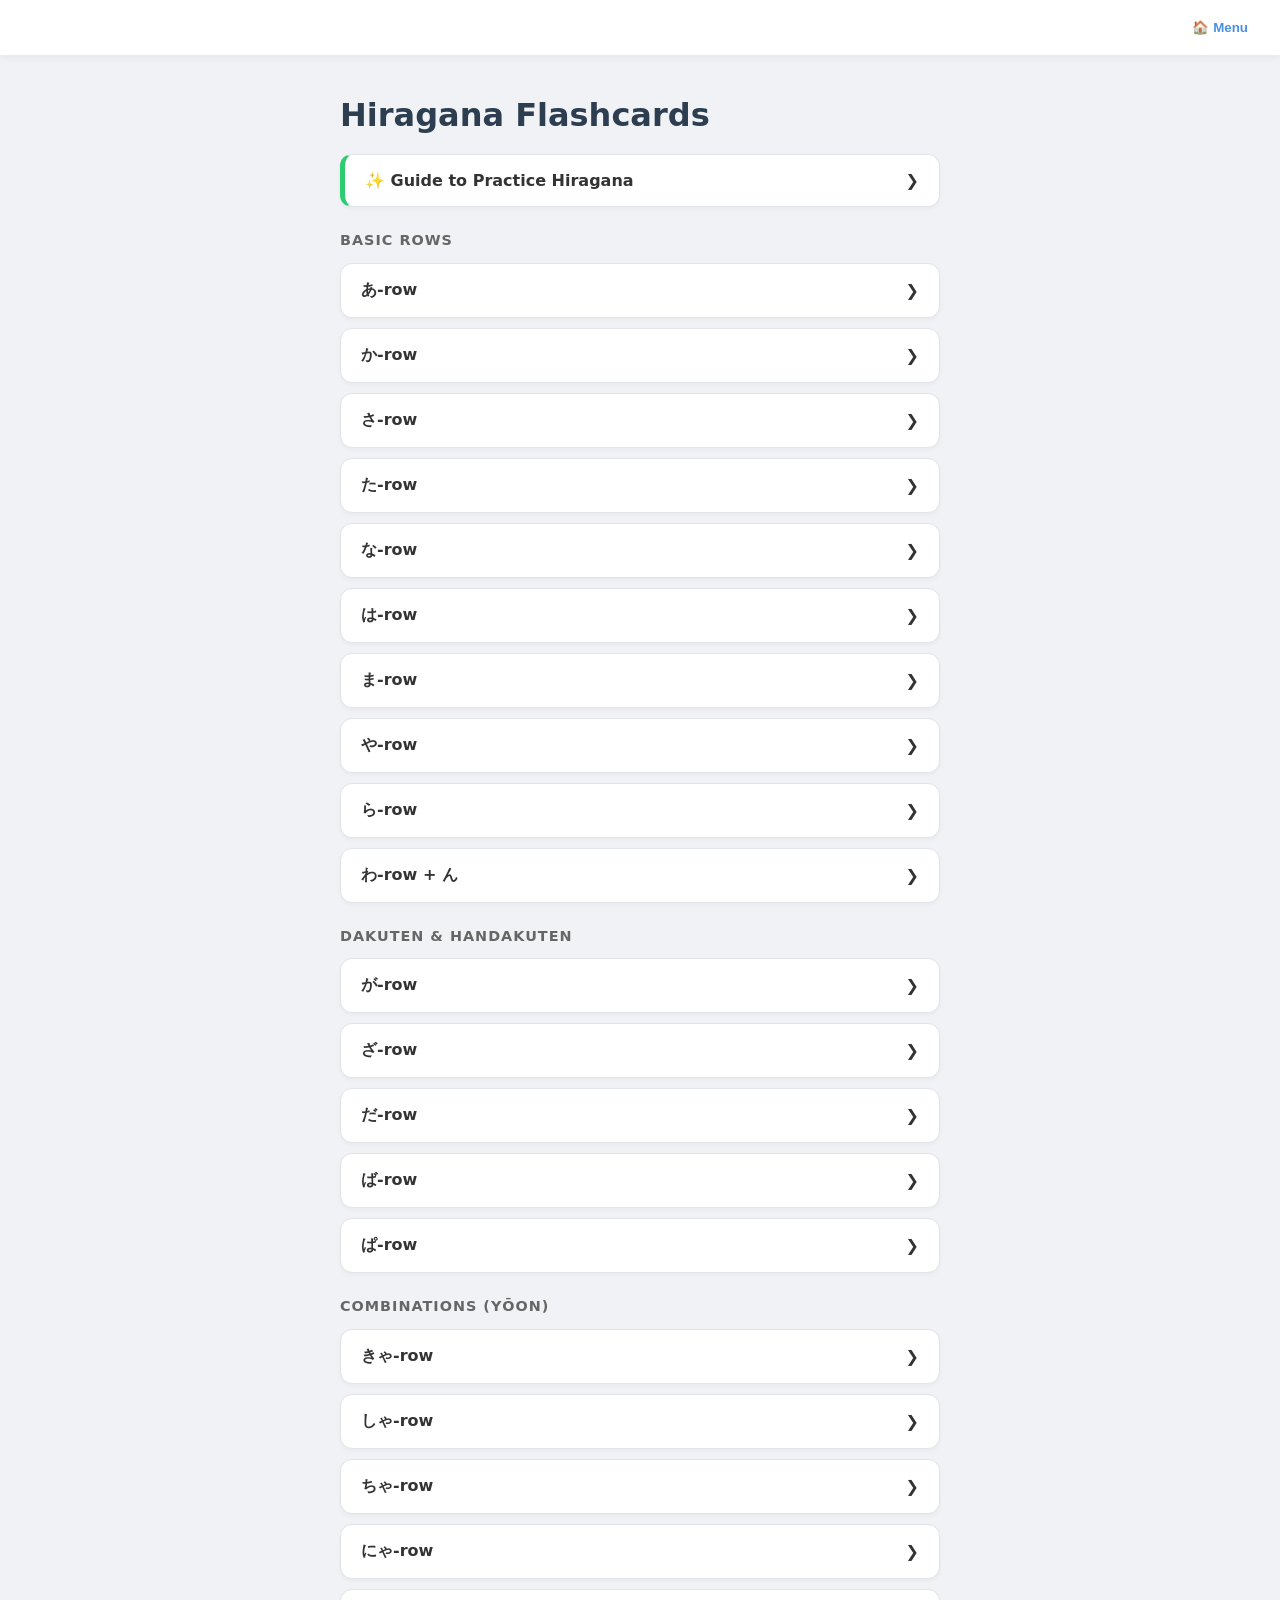
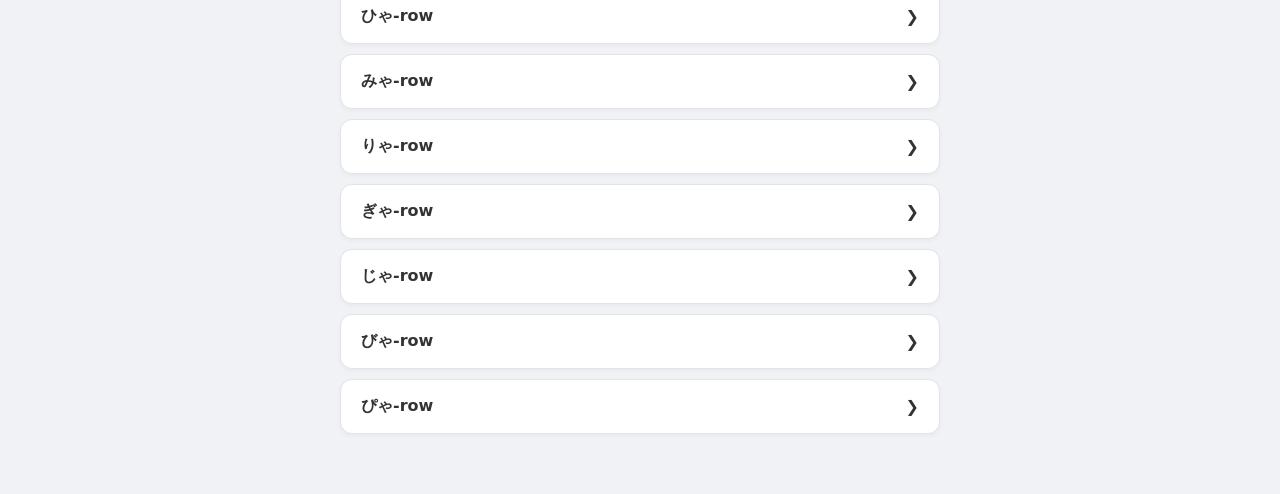
==== commit 199af8c0: "Add files via upload" ====
--- a/index.html
+++ b/index.html
@@ -1,40 +1,43 @@
 <!DOCTYPE html>
-<html lang="en">
+<html lang="ja">
 <head>
     <meta charset="UTF-8" />
     <meta name="viewport" content="width=device-width, initial-scale=1.0" />
-    <title>Study Hub</title>
+    <title>Learn Hiragana</title>
     <style>
         :root {
-            --bg: #f8f9fa;
+            --bg: #f0f2f5;
             --card-bg: #ffffff;
             --primary: #4a90e2;
+            --primary-dark: #357abd;
             --text: #333;
+            --text-light: #666;
             --accent: #eef5ff;
-            --border: #e9ecef;
-        }
-
-        * {
-            box-sizing: border-box;
-        }
+            --border: #e1e4e8;
+            --shadow: 0 4px 12px rgba(0, 0, 0, 0.08);
+        }
+
+        * { box-sizing: border-box; }
 
         body {
-            font-family: 'Segoe UI', 'Meiryo', sans-serif;
+            font-family: 'Segoe UI', 'Meiryo', system-ui, -apple-system, sans-serif;
             background-color: var(--bg);
             margin: 0;
             display: flex;
             flex-direction: column;
             align-items: center;
             color: var(--text);
+            min-height: 100vh;
         }
 
         nav {
             width: 100%;
             background: white;
-            padding: 15px;
-            box-shadow: 0 2px 5px rgba(0,0,0,0.05);
+            padding: 12px 20px;
+            box-shadow: 0 2px 8px rgba(0,0,0,0.06);
             display: flex;
             justify-content: space-between;
+            align-items: center;
             position: sticky;
             top: 0;
             z-index: 1000;
@@ -44,152 +47,112 @@
             background: none;
             border: none;
             color: var(--primary);
-            font-weight: bold;
+            font-weight: 600;
             cursor: pointer;
-            padding: 4px 0;
-        }
+            padding: 8px 12px;
+            border-radius: 6px;
+            transition: background 0.2s;
+            display: flex;
+            align-items: center;
+            gap: 5px;
+        }
+
+        .nav-btn:hover { background: var(--accent); }
 
         .container {
-            width: min(92%, 560px);
-            margin-top: 20px;
+            width: min(94%, 600px);
+            margin: 20px auto;
             display: none;
-            animation: fadeIn 0.25s ease;
-            padding-bottom: 24px;
+            animation: fadeIn 0.3s ease-out;
+            padding-bottom: 40px;
         }
 
         @keyframes fadeIn {
-            from { opacity: 0; transform: translateY(6px); }
+            from { opacity: 0; transform: translateY(10px); }
             to { opacity: 1; transform: translateY(0); }
         }
 
-        .active {
-            display: block;
-        }
+        .active { display: block; }
+
+        h1, h2 { color: #2c3e50; margin-bottom: 20px; }
+        h3 { margin-top: 25px; color: var(--text-light); font-size: 0.9rem; text-transform: uppercase; letter-spacing: 1px; }
 
         .menu-grid {
             display: grid;
             grid-template-columns: 1fr;
-            gap: 15px;
+            gap: 10px;
         }
 
         .list-item {
             background: white;
-            padding: 18px 20px;
+            padding: 16px 20px;
             border-radius: 12px;
             cursor: pointer;
-            box-shadow: 0 2px 4px rgba(0,0,0,0.05);
-            font-weight: bold;
+            box-shadow: 0 2px 4px rgba(0,0,0,0.04);
+            font-weight: 600;
             display: flex;
             justify-content: space-between;
             align-items: center;
-            border: 1px solid transparent;
+            border: 1px solid var(--border);
+            transition: all 0.2s;
         }
 
         .list-item:hover {
+            transform: translateY(-2px);
+            border-color: var(--primary);
+            box-shadow: var(--shadow);
             background: var(--accent);
-            border-color: #dbe8ff;
-        }
-
-        .topic-meta {
-            font-size: 0.85rem;
-            color: #6a6a6a;
-            margin-top: 6px;
-            font-weight: normal;
-        }
-
-        .page-card {
+        }
+
+        .guide-content {
             background: white;
-            border-radius: 14px;
-            padding: 18px;
-            box-shadow: 0 2px 8px rgba(0,0,0,0.05);
-            border: 1px solid var(--border);
-        }
-
-        .controls {
-            display: flex;
-            gap: 10px;
-            flex-wrap: wrap;
-            margin-bottom: 16px;
-        }
-
-        select {
-            padding: 10px 12px;
-            border-radius: 10px;
-            border: 1px solid #d9d9d9;
-            background: white;
-            font: inherit;
-            outline: none;
-        }
-
-        .topic-list {
-            display: grid;
-            gap: 12px;
-        }
-
-        .topic-view h2 {
-            margin-top: 0;
-        }
-
-        .topic-image {
-            width: 100%;
-            height: 220px;
-            object-fit: cover;
-            border-radius: 12px;
-            border: 1px solid var(--border);
-            margin-bottom: 14px;
-            display: none;
-            cursor: zoom-in;
-        }
-
-        .topic-badges {
-            display: flex;
-            gap: 8px;
-            flex-wrap: wrap;
-            margin: 10px 0 16px;
-        }
-
-        .badge {
-            font-size: 0.85rem;
-            padding: 6px 10px;
-            border-radius: 999px;
-            background: #f2f6ff;
-            color: #305f9e;
-            border: 1px solid #d8e5ff;
-        }
-
-        .topic-content {
-            line-height: 1.7;
-            white-space: pre-wrap;
-        }
-
-        .topic-content ul {
-            padding-left: 20px;
-        }
-
-        /* Flashcards */
-        .flashcard-wrap {
-            margin-top: 18px;
-            margin-bottom: 18px;
-        }
+            padding: 25px;
+            border-radius: 15px;
+            box-shadow: var(--shadow);
+            line-height: 1.6;
+        }
+
+        .guide-content h4 { color: var(--primary); margin-top: 20px; margin-bottom: 10px; }
+        .guide-content p { margin-bottom: 15px; color: #444; }
+        .guide-content ul { padding-left: 20px; }
+        .guide-content li { margin-bottom: 10px; }
 
         .flashcard-wrapper {
             perspective: 1000px;
-            height: clamp(420px, 72vh, 620px);
-            cursor: pointer;
+            height: clamp(450px, 75vh, 600px);
+            margin-bottom: 20px;
+            overflow: hidden;
+        }
+
+        .slide-container {
+            width: 100%;
+            height: 100%;
+            transition: transform 0.4s ease-out;
         }
 
         .flashcard {
             position: relative;
             width: 100%;
             height: 100%;
-            transition: transform 0.6s;
+            transition: transform 0.6s cubic-bezier(0.4, 0, 0.2, 1);
             transform-style: preserve-3d;
-            border-radius: 15px;
-            box-shadow: 0 4px 15px rgba(0,0,0,0.10);
-        }
-
-        .flashcard.flipped {
-            transform: rotateY(180deg);
+            border-radius: 20px;
+            cursor: pointer;
+        }
+
+        .flashcard.flipped { transform: rotateY(180deg); }
+
+        .animate-slide-right { animation: slideInFromRight 0.4s ease-out; }
+        .animate-slide-left { animation: slideInFromLeft 0.4s ease-out; }
+
+        @keyframes slideInFromRight {
+            from { transform: translateX(100%); opacity: 0; }
+            to { transform: translateX(0); opacity: 1; }
+        }
+
+        @keyframes slideInFromLeft {
+            from { transform: translateX(-100%); opacity: 0; }
+            to { transform: translateX(0); opacity: 1; }
         }
 
         .card-face {
@@ -197,285 +160,106 @@
             width: 100%;
             height: 100%;
             backface-visibility: hidden;
-            border-radius: 15px;
+            border-radius: 20px;
             background: white;
-            overflow: hidden;
+            box-shadow: var(--shadow);
+            border: 1px solid var(--border);
+            display: flex;
+            flex-direction: column;
+            align-items: center;
+            justify-content: center;
+            padding: 20px;
         }
 
         .card-front {
+            font-size: 8rem;
+            font-weight: bold;
+            color: #222;
+        }
+
+        .card-back {
+            transform: rotateY(180deg);
+            background: #fdfdfd;
+            justify-content: space-between;
+        }
+
+        .media-container {
+            width: 100%;
+            max-width: 250px;
+            height: 200px;
+            background: #f8f9fa;
+            border-radius: 12px;
             display: flex;
             align-items: center;
             justify-content: center;
-            font-size: 4rem;
-            font-weight: bold;
-            padding: 20px;
+            overflow: hidden;
+            border: 2px dashed #ddd;
+            margin-top: 10px;
+        }
+
+        .media-container video, .media-container img {
+            width: 100%;
+            height: 100%;
+            object-fit: contain;
+        }
+
+        .hint-text {
+            position: absolute;
+            bottom: 20px;
+            font-size: 0.75rem;
+            color: #bbb;
+            text-transform: uppercase;
+            letter-spacing: 2px;
+        }
+
+        .reading-value { font-size: 4rem; color: var(--primary); font-weight: bold; }
+        .type-label { font-size: 0.9rem; color: #888; text-transform: uppercase; font-weight: bold; margin-top: 10px; }
+
+        .speak-btn {
+            background: var(--primary);
+            color: white;
+            border: none;
+            padding: 12px 30px;
+            border-radius: 30px;
+            font-size: 1.2rem;
+            cursor: pointer;
+            transition: transform 0.1s, background 0.2s;
+            margin-bottom: 40px;
+        }
+        .speak-btn:hover { background: var(--primary-dark); }
+        .speak-btn:active { transform: scale(0.95); }
+
+        .progress-info {
             text-align: center;
-        }
-
-        .card-back {
-            transform: rotateY(180deg);
-            display: flex;
-            flex-direction: column;
+            font-size: 0.9rem;
+            color: var(--text-light);
+            margin-bottom: 10px;
+        }
+
+        .next-row {
+            display: grid;
+            grid-template-columns: 1fr 1fr 1fr;
             gap: 10px;
+        }
+
+        .nav-card-btn {
             padding: 14px;
-            overflow-y: auto;
-        }
-
-        .back-section {
-            display: flex;
-            flex-direction: column;
-            gap: 4px;
-        }
-
-        .info-grid {
-            display: grid;
-            grid-template-columns: 1fr 1fr;
-            gap: 10px;
-        }
-
-        .back-half {
-            display: flex;
-            align-items: center;
-            justify-content: center;
-            flex-direction: column;
-            padding: 16px;
-            min-height: 110px;
-            background: #fafcff;
-            border: 1px solid var(--border);
-            border-radius: 12px;
-        }
-
-        .reading-label {
-            font-size: 0.9rem;
-            color: #666;
-            margin-bottom: 8px;
-        }
-
-        .reading-value {
-            font-size: 1.55rem;
-            color: var(--primary);
-            font-weight: bold;
-            text-align: center;
-        }
-
-        .meaning-value {
-            font-size: 1.65rem;
-            font-weight: bold;
-            color: #222;
-            text-align: center;
-        }
-
-        .field-label {
-            font-size: 0.82rem;
-            color: #666;
-            font-weight: 600;
-            margin-bottom: 4px;
-            text-transform: uppercase;
-            letter-spacing: 0.03em;
-        }
-
-        .field-value {
-            font-size: 0.98rem;
-            line-height: 1.55;
-            white-space: pre-wrap;
-        }
-
-        .media-section {
-            display: flex;
-            flex-direction: column;
-            gap: 10px;
-        }
-
-        .media-row.two-column,
-        .audio-row.two-column {
-            display: grid;
-            grid-template-columns: 1fr 1fr;
-            gap: 10px;
-        }
-
-        .audio-row.two-column > div {
-            width: 100%;
-        }
-
-        .media-item {
-            width: 100%;
-            height: 120px;
-            max-height: 120px;
-            object-fit: contain;
-            border-radius: 10px;
-            border: 1px solid #eee;
-            background: white;
-            display: block;
-        }
-
-        .clickable-media {
-            cursor: zoom-in;
-        }
-
-        .extra-audio {
-            width: 100%;
-            display: block;
-        }
-
-        .writing-media-stack {
-            display: flex;
-            flex-direction: column;
-            gap: 10px;
-        }
-
-        .writing-row {
-            display: grid;
-            gap: 10px;
-            width: 100%;
-            margin: 0 auto;
-        }
-
-        .writing-row.cols-1 {
-            grid-template-columns: 1fr;
-            max-width: 220px;
-        }
-
-        .writing-row.cols-2 {
-            grid-template-columns: repeat(2, minmax(0, 1fr));
-            max-width: 420px;
-        }
-
-        .writing-row.cols-3 {
-            grid-template-columns: repeat(3, minmax(0, 1fr));
-        }
-
-        .nav-card-btn {
-            width: 100%;
-            padding: 14px 12px;
             background: var(--primary);
             color: white;
             border: none;
             border-radius: 10px;
             cursor: pointer;
-            font-size: 0.98rem;
             font-weight: 600;
-        }
-
-        .nav-card-btn.secondary {
-            background: #6c757d;
-        }
-
-        .nav-card-btn.tertiary {
-            background: #2f80ed;
-        }
-
-        .nav-card-btn:hover {
-            filter: brightness(0.97);
-        }
-
-        .next-row {
-            display: grid;
-            grid-template-columns: 1fr 1fr 1fr;
-            gap: 10px;
-            margin-top: 10px;
-        }
-
-        .empty-state {
-            padding: 16px;
-            color: #666;
-            text-align: center;
-            background: white;
-            border: 1px dashed #d8d8d8;
-            border-radius: 12px;
-        }
-
-        footer.app-footer {
-            width: 100%;
-            text-align: center;
-            padding: 18px 12px 24px;
-            font-size: 0.95rem;
-        }
-
-        footer.app-footer a {
-            color: #4a90e2;
-            font-weight: bold;
-            text-decoration: none;
-        }
-
-        footer.app-footer a:hover {
-            text-decoration: underline;
-        }
-
-        /* Fullscreen media modal */
-        .media-modal {
-            position: fixed;
-            inset: 0;
-            background: rgba(0, 0, 0, 0.78);
-            display: none;
-            align-items: center;
-            justify-content: center;
-            z-index: 3000;
-            padding: 18px;
-        }
-
-        .media-modal.open {
-            display: flex;
-        }
-
-        .media-modal-panel {
-            position: relative;
-            width: min(96vw, 1100px);
-            max-height: 92vh;
-            background: #111;
-            border-radius: 16px;
-            padding: 14px;
-            box-shadow: 0 14px 40px rgba(0,0,0,0.35);
-        }
-
-        .media-modal-content {
-            width: 100%;
-            height: 100%;
-            display: flex;
-            align-items: center;
-            justify-content: center;
-        }
-
-        .media-modal-content img,
-        .media-modal-content video {
-            width: 100%;
-            max-height: calc(92vh - 28px);
-            object-fit: contain;
-            border-radius: 12px;
-            background: #000;
-            display: block;
-        }
-
-        .media-modal-close {
-            position: absolute;
-            top: 8px;
-            right: 10px;
-            border: none;
-            background: rgba(255,255,255,0.14);
-            color: white;
-            font-size: 1.5rem;
-            line-height: 1;
-            width: 38px;
-            height: 38px;
-            border-radius: 999px;
-            cursor: pointer;
-        }
-
-        @media (max-width: 560px) {
-            .info-grid {
-                grid-template-columns: 1fr;
-            }
-
-            .next-row {
-                grid-template-columns: 1fr;
-            }
-
-            .media-row.two-column,
-            .audio-row.two-column,
-            .writing-row.cols-2,
-            .writing-row.cols-3 {
-                grid-template-columns: 1fr;
-                max-width: 100%;
-            }
+            transition: opacity 0.2s;
+        }
+        .nav-card-btn.secondary { background: #6c757d; }
+        .nav-card-btn.tertiary { background: #2ecc71; }
+        .nav-card-btn:active { opacity: 0.8; }
+
+        @media (max-width: 500px) {
+            .card-front { font-size: 6rem; }
+            .reading-value { font-size: 3rem; }
+            .media-container { height: 150px; }
         }
     </style>
 </head>
@@ -483,1488 +267,272 @@
 
 <nav>
     <button class="nav-btn" id="back-button" onclick="goBack()" style="visibility: hidden;">← Back</button>
-    <button class="nav-btn" onclick="goHome()">🏠 Home</button>
+    <button class="nav-btn" onclick="showSection('home')">🏠 Menu</button>
 </nav>
 
-<div id="language-select" class="container active">
-    <h1>Study Hub</h1>
+<div id="home" class="container active">
+    <h1>Hiragana Flashcards</h1>
+    
+    <div class="menu-grid" style="margin-bottom: 20px;">
+        <div class="list-item" style="border-left: 5px solid #2ecc71;" onclick="showSection('guide', true)">✨ Guide to Practice Hiragana <span>❯</span></div>
+    </div>
+
+    <h3>Basic Rows</h3>
     <div class="menu-grid">
-        <div class="list-item" onclick="selectLanguage('jp')">
-            🇯🇵 Japanese <span>></span>
-        </div>
-        <div class="list-item" onclick="selectLanguage('zh')">
-            🇨🇳 Chinese <span>></span>
-        </div>
-        <div class="list-item" onclick="selectLanguage('biology')">
-            🧬 Biology <span>></span>
-        </div>
+        <div class="list-item" onclick="startFlashcards('A')">あ-row <span>❯</span></div>
+        <div class="list-item" onclick="startFlashcards('KA')">か-row <span>❯</span></div>
+        <div class="list-item" onclick="startFlashcards('SA')">さ-row <span>❯</span></div>
+        <div class="list-item" onclick="startFlashcards('TA')">た-row <span>❯</span></div>
+        <div class="list-item" onclick="startFlashcards('NA')">な-row <span>❯</span></div>
+        <div class="list-item" onclick="startFlashcards('HA')">は-row <span>❯</span></div>
+        <div class="list-item" onclick="startFlashcards('MA')">ま-row <span>❯</span></div>
+        <div class="list-item" onclick="startFlashcards('YA')">や-row <span>❯</span></div>
+        <div class="list-item" onclick="startFlashcards('RA')">ら-row <span>❯</span></div>
+        <div class="list-item" onclick="startFlashcards('WA')">わ-row + ん <span>❯</span></div>
+    </div>
+
+    <h3>Dakuten & Handakuten</h3>
+    <div class="menu-grid">
+        <div class="list-item" onclick="startFlashcards('GA')">が-row <span>❯</span></div>
+        <div class="list-item" onclick="startFlashcards('ZA')">ざ-row <span>❯</span></div>
+        <div class="list-item" onclick="startFlashcards('DA')">だ-row <span>❯</span></div>
+        <div class="list-item" onclick="startFlashcards('BA')">ば-row <span>❯</span></div>
+        <div class="list-item" onclick="startFlashcards('PA')">ぱ-row <span>❯</span></div>
+    </div>
+
+    <h3>Combinations (Yōon)</h3>
+    <div class="menu-grid">
+        <div class="list-item" onclick="startFlashcards('KYA')">きゃ-row <span>❯</span></div>
+        <div class="list-item" onclick="startFlashcards('SHA')">しゃ-row <span>❯</span></div>
+        <div class="list-item" onclick="startFlashcards('CHA')">ちゃ-row <span>❯</span></div>
+        <div class="list-item" onclick="startFlashcards('NYA')">にゃ-row <span>❯</span></div>
+        <div class="list-item" onclick="startFlashcards('HYA')">ひゃ-row <span>❯</span></div>
+        <div class="list-item" onclick="startFlashcards('MYA')">みゃ-row <span>❯</span></div>
+        <div class="list-item" onclick="startFlashcards('RYA')">りゃ-row <span>❯</span></div>
+        <div class="list-item" onclick="startFlashcards('GYA')">ぎゃ-row <span>❯</span></div>
+        <div class="list-item" onclick="startFlashcards('JA')">じゃ-row <span>❯</span></div>
+        <div class="list-item" onclick="startFlashcards('BYA')">びゃ-row <span>❯</span></div>
+        <div class="list-item" onclick="startFlashcards('PYA')">ぴゃ-row <span>❯</span></div>
     </div>
 </div>
 
-<div id="jp-home" class="container">
-    <h1>Japanese Hub</h1>
-    <div class="menu-grid">
-        <div class="list-item" onclick="openFlashcardMenu()">
-            🎴 Flashcard Categories <span>></span>
-        </div>
-        <div class="list-item" onclick="openTopicCategory('reading')">
-            📖 Practice Reading <span>></span>
-        </div>
-        <div class="list-item" onclick="openTopicCategory('grammar')">
-            📝 Grammar Explanation <span>></span>
-        </div>
-        <div class="list-item" onclick="openTopicCategory('mistakes')">
-            ⚠️ Common Mistakes <span>></span>
-        </div>
-    </div>
-</div>
-
-<div id="zh-home" class="container">
-    <h1>Chinese Hub</h1>
-    <div class="menu-grid">
-        <div class="list-item" onclick="openFlashcardMenu()">
-            🎴 Flashcard Categories <span>></span>
-        </div>
-        <div class="list-item" onclick="openTopicCategory('reading')">
-            📖 Practice Reading <span>></span>
-        </div>
-        <div class="list-item" onclick="openTopicCategory('grammar')">
-            📝 Grammar Explanation <span>></span>
-        </div>
-        <div class="list-item" onclick="openTopicCategory('mistakes')">
-            ⚠️ Common Mistakes <span>></span>
-        </div>
-    </div>
-</div>
-
-<div id="biology-home" class="container">
-    <h1>Biology Hub</h1>
-    <div class="menu-grid">
-        <div class="list-item" onclick="openFlashcardMenu()">
-            🧪 Flashcard Categories <span>></span>
-        </div>
-        <div class="list-item" onclick="openTopicCategory('reading')">
-            📘 Study Notes <span>></span>
-        </div>
-        <div class="list-item" onclick="openTopicCategory('grammar')">
-            🧠 Concepts <span>></span>
-        </div>
-        <div class="list-item" onclick="openTopicCategory('mistakes')">
-            ⚠️ Common Misconceptions <span>></span>
-        </div>
-    </div>
-</div>
-
-<div id="fc-menu" class="container">
-    <h2 id="fc-menu-title">Categories</h2>
-    <div id="fc-menu-body" class="menu-grid"></div>
+<div id="guide" class="container">
+
+    <h2>From Me, Guide to practice Hiragana</h2>
+
+    <div class="guide-content">
+        <p>Learning Hiragana is the first step to unlocking the Japanese language! Here are some helpful tips to help you master them quickly and fun!</p>
+        <h4>1. Understand the "A-I-U-E-O" Order</h4>
+        <p>Japanese follows a very consistent vowel pattern: <strong>A, I, U, E, O</strong>. Once you know this, every other row follows the same sound (Ka, Ki, Ku, Ke, Ko, etc.).</p>
+        <h4>2. Practice Writing (Stroke Order)</h4>
+        <p>Japanese characters are meant to be written in a specific order. Writing them out by hand helps your brain remember the shapes much better than just looking at them, not just for Higarana, but for Katakana, Kanji and Hanzi in Chinese, for me too!</p>
+        <h4>3. Use Mnemonics (Depends on the person, I don't like mnemonics)</h4>
+        <p>Make then easier for you to remember! For example, <strong>"あ" (A)</strong> looks like a <strong>Cross</strong> with a <strong>fish</strong>. <strong>"く" (Ku)</strong> looks like a <strong>Cuckoo bird's beak</strong>.</p>
+        <h4>4. Daily Flashcard Rounds</h4>
+        <p>Learn around <strong>5-10</strong> characters per day for consistent rountine and avoid burning out. Use the <strong>Shuffle</strong> button frequently so you don't just memorize the order of the cards, but the characters themselves.</p>
+        <h4>5. Listen While You Learn</h4>
+        <p>Tap the <strong>"Pronunciation"</strong> button on the back of the cards. Hearing the sound while seeing the character is the best way to train your ears. You can ask me in Discord if you don't understand a thing.</p>
+        <p style="text-align:center; font-weight:bold; margin-top:30px; color:var(--primary);">God bless with your studies! You've got this!</p>
+    </div>
 </div>
 
 <div id="fc-player" class="container">
     <h2 id="category-title">Category</h2>
-
-    <div class="flashcard-wrap">
-        <div class="flashcard-wrapper" onclick="flipCard()">
-            <div class="flashcard" id="card">
-                <div class="card-face card-front" id="front-text"></div>
-
+    <div id="fc-progress" class="progress-info">Card 0 of 0</div>
+    <div class="flashcard-wrapper">
+        <div id="slide-container" class="slide-container">
+            <div class="flashcard" id="card" onclick="flipCard()">
+                <div class="card-face card-front">
+                    <div id="front-text"></div>
+                    <div class="hint-text">Tap to Flip</div>
+                </div>
                 <div class="card-face card-back">
-                    <div class="back-section">
-                        <div class="reading-label" id="reading-label">Reading</div>
-                        <div class="reading-value" id="reading-text"></div>
-                    </div>
-
-                    <div class="back-section">
-                        <div class="reading-label" id="meaning-label">Meaning</div>
-                        <div class="meaning-value" id="back-text"></div>
-                    </div>
-
-                    <div class="info-grid">
-                        <div class="back-half">
-                            <div class="field-label" id="formality-label">Formality</div>
-                            <div class="field-value" id="formality-text"></div>
-                        </div>
-
-                        <div class="back-half">
-                            <div class="field-label" id="examples-label">Examples</div>
-                            <div class="field-value" id="examples-text"></div>
-                        </div>
-                    </div>
-
-                    <div class="back-section">
-                        <div class="field-label" id="explanation-label">Explanation</div>
-                        <div class="field-value" id="explanation-text"></div>
-                    </div>
-
-                    <div class="media-section">
-                        <div class="media-row two-column">
-                            <img id="card-image" class="media-item clickable-media" alt="Flashcard image" />
-                            <img id="pronunciation-img" class="media-item clickable-media" alt="Pronunciation image" />
-                        </div>
-
-                        <div class="audio-row two-column">
-                            <div>
-                                <div class="field-label" id="pronunciation-audio-label">Pronunciation Audio</div>
-                                <audio id="pronunciation-audio" class="extra-audio" controls onclick="event.stopPropagation()"></audio>
-                            </div>
-                            <div>
-                                <div class="field-label" id="sentence-audio-label">Sentence Audio</div>
-                                <audio id="sentence-audio" class="extra-audio" controls onclick="event.stopPropagation()"></audio>
-                            </div>
-                        </div>
-
-                        <div>
-                            <div class="field-label" id="writing-label">Writing Stroke</div>
-                            <div id="writing-media-container" class="writing-media-stack"></div>
-                        </div>
-                    </div>
+                    <div class="type-label">Romaji</div>
+                    <div class="reading-value" id="reading-text"></div>
+                    <div class="media-container" id="media-content"></div>
+                    <button class="speak-btn" onclick="speakCurrentCard(event)">Pronunciation</button>
+                    <div class="hint-text">Tap to Flip Back</div>
                 </div>
             </div>
         </div>
-
-        <div class="next-row">
-            <button class="nav-card-btn secondary" onclick="previousCard()">← Previous</button>
-            <button class="nav-card-btn" onclick="nextCard()">Next →</button>
-            <button class="nav-card-btn tertiary" onclick="shuffleCurrentDeck()">Shuffle</button>
-        </div>
+    </div>
+
+    <div class="next-row">
+        <button class="nav-card-btn secondary" onclick="previousCard()">← Prev</button>
+        <button class="nav-card-btn tertiary" onclick="shuffleCurrentDeck()">Shuffle</button>
+        <button class="nav-card-btn" onclick="nextCard()">Next →</button>
     </div>
 </div>
 
-<div id="topic-list" class="container">
-    <h2 id="topic-list-title">Topics</h2>
-
-    <div class="controls">
-        <select id="sort-mode" onchange="renderTopicList()"></select>
-    </div>
-
-    <div id="topic-list-body" class="topic-list"></div>
-</div>
-
-<div id="topic-view" class="container topic-view">
-    <div class="page-card">
-        <h2 id="topic-title">Topic</h2>
-
-        <img id="topic-image" class="topic-image" alt="Topic image" />
-
-        <div class="topic-badges">
-            <span class="badge" id="badge-category"></span>
-            <span class="badge" id="badge-level"></span>
-            <span class="badge" id="badge-difficulty"></span>
-            <span class="badge" id="badge-character"></span>
-        </div>
-
-        <div id="topic-content" class="topic-content"></div>
-    </div>
-</div>
-
-<footer class="app-footer">
-    <a href="Your google drive link here" target="_blank" rel="noopener noreferrer">
-        Download the app version ( Android only )
-    </a>
-</footer>
-
-<div id="media-modal" class="media-modal" onclick="closeMediaModal()">
-    <div class="media-modal-panel" onclick="event.stopPropagation()">
-        <button class="media-modal-close" onclick="closeMediaModal()">×</button>
-        <div id="media-modal-content" class="media-modal-content"></div>
-    </div>
-</div>
-
 <script>
-    const appData = {
-        jp: {
-            homeId: 'jp-home',
-            flashcardMenuTitle: 'Categories',
-            topicMenuTitle: 'Topics',
-            levelBadge: (topic) => `JLPT N${topic.level}`,
-            levelSortOptions: [
-                { value: 'difficulty', label: 'Sort by Difficulty' },
-                { value: 'level', label: 'Sort by JLPT Level' },
-                { value: 'character', label: 'Sort by Character' }
-            ],
-            navLabels: {
-                reading: '📖 Practice Reading',
-                grammar: '📝 Grammar Explanation',
-                mistakes: '⚠️ Common Mistakes'
-            },
-            flashcardCategories: [
-                { key: 'A', label: 'A-Row (あいうえお)' },
-                { key: 'KA', label: 'KA-Row (かきくけこ)' },
-                { key: 'SA', label: 'SA-Row (さしすせそ)' }
-            ],
-            decks: {
-                A: [
-                    {
-                        front: "あお",
-                        reading: "青 (あお)",
-                        back: "Blue",
-                        image: "images/青.webp",
-                        pronunciation_img: "images/青-pronunciation.png",
-                        writing_video_1: "videos/青-stroke.mp4",
-                        writing_video_2: ["videos/あ.mp4", "videos/お.mp4"],
-                        audio: "audio-files/青.mp3",
-                        sentence_audio: "audio-files/青-sentence.mp3",
-                        examples: "青は僕の好きな色です。\nBlue is my favorite color.",
-                        formality: "Neutral / common usage",
-                        explanation: "青 (あお) means blue. It can also mean green in compounds, plant contexts, and traffic-light contexts."
-                    },
-                    {
-                        front: "愛",
-                        reading: "あい",
-                        back: "Love",
-                        image: "images/ai.png",
-                        pronunciation_img: "images/ai-pronunciation.png",
-                        writing_video_1: "images/ai-stroke-1.mp4",
-                        writing_video_2: "images/ai-stroke-2.mp4",
-                        audio: "audio/ai.mp3",
-                        sentence_audio: "audio/ai-sentence.mp3",
-                        examples: "家族のあい。\nFamily love.",
-                        formality: "Neutral / common usage",
-                        explanation: "愛 (あい) means love or affection."
-                    }
-                ],
-                KA: [
-                    {
-                        front: "かさ",
-                        reading: "Kasa",
-                        back: "Umbrella",
-                        image: "images/kasa.png",
-                        pronunciation_img: "images/kasa-pronunciation.png",
-                        writing_img: "images/kasa-stroke.png",
-                        audio: "audio/kasa.mp3",
-                        sentence_audio: "audio/kasa-sentence.mp3",
-                        examples: "かさを持っていきます。\nI will take an umbrella.",
-                        formality: "Neutral / common usage",
-                        explanation: "かさ means umbrella."
-                    },
-                    {
-                        front: "かに",
-                        reading: "Kani",
-                        back: "Crab",
-                        image: "images/kani.png",
-                        pronunciation_img: "images/kani-pronunciation.png",
-                        writing_img: "images/kani-stroke.png",
-                        audio: "audio/kani.mp3",
-                        sentence_audio: "audio/kani-sentence.mp3",
-                        examples: "かには海にいます。\nCrabs are in the sea.",
-                        formality: "Neutral / common usage",
-                        explanation: "かに means crab."
-                    }
-                ],
-                SA: [
-                    {
-                        front: "さむい",
-                        reading: "Samui",
-                        back: "Cold (Weather)",
-                        image: "images/samui.png",
-                        pronunciation_img: "images/samui-pronunciation.png",
-                        writing_img: "images/samui-stroke.png",
-                        audio: "audio/samui.mp3",
-                        sentence_audio: "audio/samui-sentence.mp3",
-                        examples: "今日はさむいです。\nIt is cold today.",
-                        formality: "Polite / neutral",
-                        explanation: "さむい is used for cold weather or temperature."
-                    }
-                ]
-            },
-            topicData: {
-                grammar: [
-                    {
-                        title: "は vs が",
-                        level: 4,
-                        difficulty_base: 2,
-                        character_letter: "は",
-                        image: "images/wa-vs-ga.png",
-                        explanation: `
-は and が both mark grammatical roles, but they are not interchangeable.
-
-は marks the topic. It tells the listener what the sentence is about.
-が marks the subject, especially when emphasizing new information, existence, or ability.
-
-Examples:
-- わたしは学生です。
-  I am a student.
-
-- だれが来ましたか。
-  Who came?
-
-Key idea:
-Use は when you are setting the topic.
-Use が when you are identifying the subject or highlighting something specific.
-                        `.trim()
-                    },
-                    {
-                        title: "だ Meaning",
-                        level: 5,
-                        difficulty_base: 1,
-                        character_letter: "だ",
-                        image: "images/da.png",
-                        explanation: `
-だ is the plain copula in Japanese.
-
-It is used in casual speech and in dictionary-form style sentences.
-It connects nouns and adjectives in a direct way.
-
-Examples:
-- これは本だ。
-  This is a book.
-
-- 彼は先生だ。
-  He is a teacher.
-
-In polite speech, です is more common.
-                        `.trim()
-                    }
-                ],
-                reading: [
-                    {
-                        title: "Daily Life",
-                        level: 5,
-                        difficulty_base: 1,
-                        character_letter: "た",
-                        image: "images/daily-life.png",
-                        explanation: `
-Daily-life reading passages usually talk about routines, shopping, school, family, or transport.
-
-What to focus on:
-- common verbs
-- time expressions
-- particles
-- short sentence structure
-
-Example:
-- 朝ごはんを食べて、学校へ行きます。
-  I eat breakfast, then go to school.
-                        `.trim()
-                    },
-                    {
-                        title: "Train Announcements",
-                        level: 3,
-                        difficulty_base: 4,
-                        character_letter: "で",
-                        image: "images/train.png",
-                        explanation: `
-Train announcements often contain numbers, station names, direction words, and polite instructions.
-
-What to focus on:
-- destination names
-- delay / cancel vocabulary
-- platform numbers
-- time expressions
-
-Example:
-- 次の電車は5番線から出発します。
-  The next train departs from platform 5.
-                        `.trim()
-                    }
-                ],
-                mistakes: [
-                    {
-                        title: "Politeness Errors",
-                        level: 4,
-                        difficulty_base: 3,
-                        character_letter: "お",
-                        image: "images/politeness.png",
-                        explanation: `
-A common mistake is mixing casual and polite forms in the same sentence.
-
-Examples:
-- incorrect: 今日は忙しいです。でも、行く。
-- better: 今日は忙しいです。でも、行きます。
-
-Rule:
-Keep the sentence level consistent unless you are intentionally switching for style.
-                        `.trim()
-                    },
-                    {
-                        title: "Particle Confusion",
-                        level: 3,
-                        difficulty_base: 4,
-                        character_letter: "は",
-                        image: "images/particles.png",
-                        explanation: `
-Particles such as は, が, を, に, で are often confused.
-
-Strategy:
-- identify the action
-- identify the object
-- identify the location
-- identify the topic
-
-Example:
-- 学校で本を読みます。
-  I read a book at school.
-
-で marks the place of action.
-を marks the object.
-                        `.trim()
-                    }
-                ]
-            }
-        },
-
-        zh: {
-            homeId: 'zh-home',
-            flashcardMenuTitle: 'Flashcard Categories',
-            topicMenuTitle: 'Topics',
-            levelBadge: (topic) => `HSK ${topic.level}`,
-            levelSortOptions: [
-                { value: 'difficulty', label: 'Difficulty' },
-                { value: 'level', label: 'Sort by HSK' },
-                { value: 'character', label: 'Sort by Character' }
-            ],
-            navLabels: {
-                reading: '📖 Practice Reading',
-                grammar: '📝 Grammar Explanation',
-                mistakes: '⚠️ Common Mistakes'
-            },
-            flashcardCategories: [
-                { key: 'P1', label: 'Pinyin Basics' },
-                { key: 'P2', label: 'Common Characters' },
-                { key: 'P3', label: 'Everyday Sentences' }
-            ],
-            decks: {
-                P1: [
-                    {
-                        front: "你好",
-                        reading: "nǐ hǎo",
-                        back: "Hello",
-                        image: "images/nihao.png",
-                        pronunciation_img: "images/nihao-pronunciation.png",
-                        writing_video_1: "videos/nihao-stroke-1.mp4",
-                        writing_video_2: ["videos/nihao-stroke-2.mp4", "videos/nihao-stroke-3.mp4"],
-                        audio: "audio/nihao.mp3",
-                        sentence_audio: "audio/nihao-sentence.mp3",
-                        examples: "你好！\nHello!",
-                        formality: "Neutral / common usage",
-                        explanation: "你好 is a standard greeting in Mandarin Chinese."
-                    },
-                    {
-                        front: "谢谢",
-                        reading: "xiè xie",
-                        back: "Thank you",
-                        image: "images/xiexie.png",
-                        pronunciation_img: "images/xiexie-pronunciation.png",
-                        writing_video_1: "videos/xiexie-stroke-1.mp4",
-                        writing_video_2: "videos/xiexie-stroke-2.mp4",
-                        audio: "audio/xiexie.mp3",
-                        sentence_audio: "audio/xiexie-sentence.mp3",
-                        examples: "谢谢你的帮助。\nThank you for your help.",
-                        formality: "Neutral / common usage",
-                        explanation: "谢谢 means thank you."
-                    }
-                ],
-                P2: [
-                    {
-                        front: "我",
-                        reading: "wǒ",
-                        back: "I / me",
-                        image: "images/wo.png",
-                        pronunciation_img: "images/wo-pronunciation.png",
-                        writing_img: "images/wo-stroke.png",
-                        audio: "audio/wo.mp3",
-                        sentence_audio: "audio/wo-sentence.mp3",
-                        examples: "我是学生。\nI am a student.",
-                        formality: "Neutral / common usage",
-                        explanation: "我 means I or me."
-                    },
-                    {
-                        front: "你",
-                        reading: "nǐ",
-                        back: "You",
-                        image: "images/ni.png",
-                        pronunciation_img: "images/ni-pronunciation.png",
-                        writing_img: "images/ni-stroke.png",
-                        audio: "audio/ni.mp3",
-                        sentence_audio: "audio/ni-sentence.mp3",
-                        examples: "你好吗？\nHow are you?",
-                        formality: "Neutral / common usage",
-                        explanation: "你 means you."
-                    }
-                ],
-                P3: [
-                    {
-                        front: "我是学生",
-                        reading: "wǒ shì xuéshēng",
-                        back: "I am a student",
-                        image: "images/woshixuesheng.png",
-                        pronunciation_img: "images/woshixuesheng-pronunciation.png",
-                        writing_video_1: "videos/woshixuesheng-stroke-1.mp4",
-                        writing_video_2: ["videos/woshixuesheng-stroke-2.mp4", "videos/woshixuesheng-stroke-3.mp4"],
-                        audio: "audio/woshixuesheng.mp3",
-                        sentence_audio: "audio/woshixuesheng-sentence.mp3",
-                        examples: "我是学生。\nI am a student.",
-                        formality: "Neutral / common usage",
-                        explanation: "This is a basic Chinese sentence structure: subject + 是 + noun."
-                    }
-                ]
-            },
-            topicData: {
-                grammar: [
-                    {
-                        title: "是 vs 不是",
-                        level: 5,
-                        difficulty_base: 1,
-                        character_letter: "是",
-                        image: "images/shi.png",
-                        explanation: `
-是 is the copula in Mandarin Chinese. It links subject and noun.
-
-Examples:
-- 我是学生。
-  I am a student.
-
-不是 means "is not" or "am not."
-
-Examples:
-- 我不是老师。
-  I am not a teacher.
-
-This is one of the most basic sentence patterns in Chinese.
-                        `.trim()
-                    },
-                    {
-                        title: "的 / 地 / 得",
-                        level: 4,
-                        difficulty_base: 3,
-                        character_letter: "的",
-                        image: "images/de.png",
-                        explanation: `
-的, 地, and 得 are pronounced the same in Mandarin, but they have different jobs.
-
-的 is used for possession or modification.
-- 我的书
-  my book
-
-地 comes before verbs and modifies how an action is done.
-- 慢慢地走
-  walk slowly
-
-得 comes after verbs and gives extra description.
-- 说得很好
-  speak very well
-                        `.trim()
-                    }
-                ],
-                reading: [
-                    {
-                        title: "Daily Conversation",
-                        level: 5,
-                        difficulty_base: 1,
-                        character_letter: "你",
-                        image: "images/chinese-daily.png",
-                        explanation: `
-Daily Chinese reading usually uses short, practical sentences.
-
-What to focus on:
-- basic sentence order
-- common particles
-- everyday vocabulary
-- context clues
-
-Example:
-- 你今天忙吗？
-  Are you busy today?
-                        `.trim()
-                    },
-                    {
-                        title: "School Notice",
-                        level: 3,
-                        difficulty_base: 4,
-                        character_letter: "school",
-                        image: "images/chinese-school.png",
-                        explanation: `
-School notices often use dates, times, and formal instructions.
-
-What to focus on:
-- dates and times
-- verbs for announce / inform
-- formal phrases
-- important nouns
-
-Example:
-- 下周一上午十点开会。
-  There will be a meeting next Monday at 10 a.m.
-                        `.trim()
-                    }
-                ],
-                mistakes: [
-                    {
-                        title: "Tone Errors",
-                        level: 5,
-                        difficulty_base: 2,
-                        character_letter: "tone",
-                        image: "images/tones.png",
-                        explanation: `
-A very common mistake in Mandarin is using the wrong tone.
-
-Strategy:
-- listen carefully
-- repeat slowly
-- memorize tone pairs
-- practice short syllables first
-                        `.trim()
-                    },
-                    {
-                        title: "Measure Word Confusion",
-                        level: 4,
-                        difficulty_base: 3,
-                        character_letter: "个",
-                        image: "images/measure.png",
-                        explanation: `
-Chinese often needs measure words between numbers and nouns.
-
-Examples:
-- 一个苹果
-  one apple
-
-- 两本书
-  two books
-
-Using the correct measure word is important in natural Chinese.
-                        `.trim()
-                    }
-                ]
-            }
-        },
-
-        biology: {
-            homeId: 'biology-home',
-            flashcardMenuTitle: 'Flashcard Categories',
-            topicMenuTitle: 'Biology Topics',
-            levelBadge: (topic) => `Chapter ${topic.level}`,
-            levelSortOptions: [
-                { value: 'difficulty', label: 'Sort by Difficulty' },
-                { value: 'level', label: 'Sort by Chapter' },
-                { value: 'character', label: 'Sort by Term' }
-            ],
-            navLabels: {
-                reading: '📘 Study Notes',
-                grammar: '🧠 Concepts',
-                mistakes: '⚠️ Common Misconceptions'
-            },
-            flashcardCategories: [
-                { key: 'CELL', label: 'Cell Biology' },
-                { key: 'GEN', label: 'Genetics' },
-                { key: 'ANAT', label: 'Human Anatomy' }
-            ],
-            decks: {
-                CELL: [
-                    {
-                        front: "Mitochondria",
-                        reading: "The powerhouse of the cell",
-                        back: "Produces ATP through cellular respiration",
-                        image: "images/biology-mitochondria.png",
-                        pronunciation_img: "images/biology-mitochondria-diagram.png",
-                        writing_images: ["images/biology-mitochondria-structure.png"],
-                        examples: "Found in most eukaryotic cells.",
-                        formality: "Cell organelle",
-                        explanation: "Mitochondria convert energy from food into usable cellular energy (ATP)."
-                    },
-                    {
-                        front: "Nucleus",
-                        reading: "Control center of the cell",
-                        back: "Contains DNA and controls cell activities",
-                        image: "images/biology-nucleus.png",
-                        pronunciation_img: "images/biology-nucleus-diagram.png",
-                        writing_images: ["images/biology-nucleus-structure.png"],
-                        examples: "Eukaryotic cells have a nucleus.",
-                        formality: "Cell organelle",
-                        explanation: "The nucleus stores genetic information and regulates many cell processes."
-                    },
-                    {
-                        front: "Ribosome",
-                        reading: "Protein-making structure",
-                        back: "Synthesizes proteins from mRNA",
-                        image: "images/biology-ribosome.png",
-                        pronunciation_img: "images/biology-ribosome-diagram.png",
-                        writing_images: ["images/biology-ribosome-assembly.png"],
-                        examples: "Ribosomes may be free or attached to rough ER.",
-                        formality: "Cell organelle",
-                        explanation: "Ribosomes read mRNA and build amino acid chains."
-                    }
-                ],
-                GEN: [
-                    {
-                        front: "DNA",
-                        reading: "Deoxyribonucleic acid",
-                        back: "Carries genetic instructions",
-                        image: "images/biology-dna.png",
-                        pronunciation_img: "images/biology-dna-structure.png",
-                        writing_images: ["images/biology-dna-helix.png"],
-                        examples: "DNA is found in chromosomes.",
-                        formality: "Genetic material",
-                        explanation: "DNA stores the instructions needed to build and maintain an organism."
-                    },
-                    {
-                        front: "Gene",
-                        reading: "A segment of DNA",
-                        back: "A unit of heredity",
-                        image: "images/biology-gene.png",
-                        pronunciation_img: "images/biology-gene-diagram.png",
-                        writing_images: ["images/biology-gene-sequence.png"],
-                        examples: "Genes influence traits such as eye color.",
-                        formality: "Genetic unit",
-                        explanation: "A gene contains information for a functional product, usually a protein."
-                    },
-                    {
-                        front: "Chromosome",
-                        reading: "Packaged DNA structure",
-                        back: "Carries genes in the nucleus",
-                        image: "images/biology-chromosome.png",
-                        pronunciation_img: "images/biology-chromosome-diagram.png",
-                        writing_images: ["images/biology-chromosome-pair.png"],
-                        examples: "Humans have 46 chromosomes.",
-                        formality: "Genetic structure",
-                        explanation: "Chromosomes compact DNA and help organize genetic information."
-                    }
-                ],
-                ANAT: [
-                    {
-                        front: "Heart",
-                        reading: "Pumps blood",
-                        back: "Circulatory organ",
-                        image: "images/biology-heart.png",
-                        pronunciation_img: "images/biology-heart-diagram.png",
-                        writing_images: ["images/biology-heart-path.png"],
-                        examples: "The heart beats continuously.",
-                        formality: "Organ",
-                        explanation: "The heart pumps blood to deliver oxygen and nutrients throughout the body."
-                    },
-                    {
-                        front: "Neuron",
-                        reading: "Nerve cell",
-                        back: "Transmits electrical signals",
-                        image: "images/biology-neuron.png",
-                        pronunciation_img: "images/biology-neuron-diagram.png",
-                        writing_images: ["images/biology-neuron-axon.png"],
-                        examples: "Neurons communicate through synapses.",
-                        formality: "Cell type",
-                        explanation: "Neurons are specialized cells in the nervous system that carry information."
-                    },
-                    {
-                        front: "Lung",
-                        reading: "Breathing organ",
-                        back: "Exchanges oxygen and carbon dioxide",
-                        image: "images/biology-lung.png",
-                        pronunciation_img: "images/biology-lung-diagram.png",
-                        writing_images: ["images/biology-lung-airway.png"],
-                        examples: "Humans have two lungs.",
-                        formality: "Organ",
-                        explanation: "Lungs support gas exchange, bringing oxygen into the body and removing carbon dioxide."
-                    }
-                ]
-            },
-            topicData: {
-                grammar: [
-                    {
-                        title: "Cell Structure",
-                        level: 1,
-                        difficulty_base: 1,
-                        character_letter: "Cell",
-                        image: "images/biology-cell-structure.png",
-                        explanation: `
-A cell is the basic unit of life.
-
-Key structures:
-- cell membrane
-- cytoplasm
-- nucleus in eukaryotic cells
-- mitochondria
-- ribosomes
-
-Why it matters:
-Cells are the building blocks of all living organisms.
-                        `.trim()
-                    },
-                    {
-                        title: "DNA and Genes",
-                        level: 2,
-                        difficulty_base: 2,
-                        character_letter: "DNA",
-                        image: "images/biology-dna-genes.png",
-                        explanation: `
-DNA stores genetic information.
-
-Genes are sections of DNA that affect traits and help make proteins.
-
-Key idea:
-DNA is the instruction set.
-Genes are functional segments within that instruction set.
-                        `.trim()
-                    },
-                    {
-                        title: "Photosynthesis",
-                        level: 3,
-                        difficulty_base: 3,
-                        character_letter: "Plant",
-                        image: "images/biology-photosynthesis.png",
-                        explanation: `
-Photosynthesis is the process plants use to make glucose.
-
-Inputs:
-- carbon dioxide
-- water
-- light
-
-Outputs:
-- glucose
-- oxygen
-
-It mainly happens in chloroplasts.
-                        `.trim()
-                    }
-                ],
-                reading: [
-                    {
-                        title: "Cell Respiration Notes",
-                        level: 2,
-                        difficulty_base: 2,
-                        character_letter: "Respiration",
-                        image: "images/biology-respiration.png",
-                        explanation: `
-Cellular respiration is how cells convert glucose into usable energy.
-
-Main idea:
-- glucose is broken down
-- ATP is produced
-- oxygen is often involved in aerobic respiration
-
-This process helps cells power movement, repair, and growth.
-                        `.trim()
-                    },
-                    {
-                        title: "Blood Circulation",
-                        level: 3,
-                        difficulty_base: 3,
-                        character_letter: "Circulation",
-                        image: "images/biology-circulation.png",
-                        explanation: `
-Blood circulation moves oxygen, nutrients, and waste through the body.
-
-Main path:
-- heart
-- arteries
-- capillaries
-- veins
-- heart
-
-This system works with the respiratory system to keep cells supplied.
-                        `.trim()
-                    }
-                ],
-                mistakes: [
-                    {
-                        title: "Plant vs Animal Cells",
-                        level: 1,
-                        difficulty_base: 2,
-                        character_letter: "Cell",
-                        image: "images/biology-plant-animal.png",
-                        explanation: `
-A common misunderstanding is thinking plant and animal cells are identical.
-
-Plant cells usually have:
-- cell wall
-- chloroplasts
-- large central vacuole
-
-Animal cells do not have chloroplasts or a cell wall.
-                        `.trim()
-                    },
-                    {
-                        title: "Mitosis vs Meiosis",
-                        level: 2,
-                        difficulty_base: 4,
-                        character_letter: "Division",
-                        image: "images/biology-mitosis-meiosis.png",
-                        explanation: `
-Mitosis and meiosis are both forms of cell division, but they are different.
-
-Mitosis:
-- makes identical cells
-- used for growth and repair
-
-Meiosis:
-- makes sex cells
-- increases genetic variation
-                        `.trim()
-                    }
-                ]
-            }
-        }
+    const allDecks = {
+        'A': [{f: "あ", r: "a", v: "videos/あ.gif"}, {f: "い", r: "i", v: "videos/い.gif"}, {f: "う", r: "u", v: "videos/う.gif"}, {f: "え", r: "e", v: "videos/え.gif"}, {f: "お", r: "o", v: "videos/お.gif"}],
+        'KA': [{f: "か", r: "ka", v: "videos/か.gif"}, {f: "き", r: "ki", v: "videos/き.gif"}, {f: "く", r: "ku", v: "videos/く.gif"}, {f: "け", r: "ke", v: "videos/け.gif"}, {f: "こ", r: "ko", v: "videos/こ.gif"}],
+        'SA': [{f: "さ", r: "sa", v: "videos/さ.gif"}, {f: "し", r: "shi", v: "videos/し.gif"}, {f: "す", r: "su", v: "videos/す.gif"}, {f: "せ", r: "se", v: "videos/せ.gif"}, {f: "そ", r: "so", v: "videos/そ.gif"}],
+        'TA': [{f: "た", r: "ta", v: "videos/た.gif"}, {f: "ち", r: "chi", v: "videos/ち.gif"}, {f: "つ", r: "tsu", v: "videos/つ.gif"}, {f: "て", r: "te", v: "videos/て.gif"}, {f: "と", r: "to", v: "videos/と.gif"}],
+        'NA': [{f: "な", r: "na", v: "videos/な.gif"}, {f: "に", r: "ni", v: "videos/に.gif"}, {f: "ぬ", r: "nu", v: "videos/ぬ.gif"}, {f: "ね", r: "ne", v: "videos/ね.gif"}, {f: "の", r: "no", v: "videos/の.gif"}],
+        'HA': [{f: "は", r: "ha", v: "videos/は.gif"}, {f: "ひ", r: "hi", v: "videos/ひ.gif"}, {f: "ふ", r: "fu", v: "videos/ふ.gif"}, {f: "へ", r: "he", v: "videos/へ.gif"}, {f: "ほ", r: "ho", v: "videos/ほ.gif"}],
+        'MA': [{f: "ま", r: "ma", v: "videos/ま.gif"}, {f: "み", r: "mi", v: "videos/み.gif"}, {f: "む", r: "mu", v: "videos/む.gif"}, {f: "め", r: "me", v: "videos/め.gif"}, {f: "も", r: "mo", v: "videos/も.gif"}],
+        'YA': [{f: "や", r: "ya", v: "videos/や.gif"}, {f: "ゆ", r: "yu", v: "videos/ゆ.gif"}, {f: "よ", r: "yo", v: "videos/よ.gif"}],
+        'RA': [{f: "ら", r: "ra", v: "videos/ら.gif"}, {f: "り", r: "ri", v: "videos/り.gif"}, {f: "る", r: "ru", v: "videos/る.gif"}, {f: "れ", r: "re", v: "videos/れ.gif"}, {f: "ろ", r: "ro", v: "videos/ろ.gif"}],
+        'WA': [{f: "わ", r: "wa", v: "videos/わ.gif"}, {f: "を", r: "wo", v: "videos/を.gif"}, {f: "ん", r: "n", v: "videos/ん.gif"}],
+        'GA': [{f: "が", r: "ga", v: "videos/が.gif"}, {f: "ぎ", r: "gi", v: "videos/ぎ.gif"}, {f: "ぐ", r: "gu", v: "videos/ぐ.gif"}, {f: "げ", r: "ge", v: "videos/げ.gif"}, {f: "ご", r: "go", v: "videos/ご.gif"}],
+        'ZA': [{f: "ざ", r: "za", v: "videos/ざ.gif"}, {f: "じ", r: "ji", v: "videos/じ.gif"}, {f: "ず", r: "zu", v: "videos/ず.gif"}, {f: "ぜ", r: "ze", v: "videos/ぜ.gif"}, {f: "ぞ", r: "zo", v: "videos/ぞ.gif"}],
+        'DA': [{f: "だ", r: "da", v: "videos/だ.gif"}, {f: "ぢ", r: "ji", v: "videos/ぢ.gif"}, {f: "づ", r: "zu", v: "videos/づ.gif"}, {f: "で", r: "de", v: "videos/で.gif"}, {f: "ど", r: "do", v: "videos/ど.gif"}],
+        'BA': [{f: "ば", r: "ba", v: "videos/ば.gif"}, {f: "び", r: "bi", v: "videos/び.gif"}, {f: "ぶ", r: "bu", v: "videos/ぶ.gif"}, {f: "べ", r: "be", v: "videos/べ.gif"}, {f: "ぼ", r: "bo", v: "videos/ぼ.gif"}],
+        'PA': [{f: "ぱ", r: "pa", v: "videos/ぱ.gif"}, {f: "ぴ", r: "pi", v: "videos/ぴ.gif"}, {f: "ぷ", r: "pu", v: "videos/ぷ.gif"}, {f: "ぺ", r: "pe", v: "videos/ぺ.gif"}, {f: "ぽ", r: "po", v: "videos/ぽ.gif"}],
+        'KYA': [{f: "きゃ", r: "kya", v: "videos/きゃ.gif"}, {f: "きゅ", r: "kyu", v: "videos/きゅ.gif"}, {f: "きょ", r: "kyo", v: "videos/きょ.gif"}],
+        'SHA': [{f: "しゃ", r: "sha", v: "videos/しゃ.gif"}, {f: "しゅ", r: "shu", v: "videos/しゅ.gif"}, {f: "しょ", r: "sho", v: "videos/しょ.gif"}],
+        'CHA': [{f: "ちゃ", r: "cha", v: "videos/ちゃ.gif"}, {f: "ちゅ", r: "chu", v: "videos/ちゅ.gif"}, {f: "ちょ", r: "cho", v: "videos/ちょ.gif"}],
+        'NYA': [{f: "にゃ", r: "nya", v: "videos/にゃ.gif"}, {f: "にゅ", r: "nyu", v: "videos/にゅ.gif"}, {f: "にょ", r: "nyo", v: "videos/にょ.gif"}],
+        'HYA': [{f: "ひゃ", r: "hya", v: "videos/ひゃ.gif"}, {f: "ひゅ", r: "hyu", v: "videos/ひゅ.gif"}, {f: "ひょ", r: "hyo", v: "videos/ひょ.gif"}],
+        'MYA': [{f: "みゃ", r: "mya", v: "videos/みゃ.gif"}, {f: "みゅ", r: "myu", v: "videos/みゅ.gif"}, {f: "みょ", r: "myo", v: "videos/みょ.gif"}],
+        'RYA': [{f: "りゃ", r: "rya", v: "videos/りゃ.gif"}, {f: "りゅ", r: "ryu", v: "videos/りゅ.gif"}, {f: "りょ", r: "ryo", v: "videos/りょ.gif"}],
+        'GYA': [{f: "ぎゃ", r: "gya", v: "videos/ぎゃ.gif"}, {f: "ぎゅ", r: "gyu", v: "videos/ぎゅ.gif"}, {f: "ぎょ", r: "gyo", v: "videos/ぎょ.gif"}],
+        'JA': [{f: "じゃ", r: "ja", v: "videos/じゃ.gif"}, {f: "じゅ", r: "ju", v: "videos/じゅ.gif"}, {f: "じょ", r: "jo", v: "videos/じょ.gif"}],
+        'BYA': [{f: "びゃ", r: "bya", v: "videos/びゃ.gif"}, {f: "びゅ", r: "byu", v: "videos/びゅ.gif"}, {f: "びょ", r: "byo", v: "videos/びょ.gif"}],
+        'PYA': [{f: "ぴゃ", r: "pya", v: "videos/ぴゃ.gif"}, {f: "ぴゅ", r: "pyu", v: "videos/ぴゅ.gif"}, {f: "ぴょ", r: "pyo", v: "videos/ぴょ.gif"}]
     };
 
-    let currentLanguage = null;
-    let currentTopicCategory = null;
-    let displayedTopics = [];
-    let currentActiveDeck = [];
-    let currentOrder = [];
-    let currentPosition = 0;
-    let navigationHistory = ['language-select'];
-
-    function showSection(id, pushHistory = false) {
+    let navHistory = ['home'];
+    let currentDeck = [];
+    let currentIdx = 0;
+    let currentDeckOrder = [];
+
+    const rowNameMap = { 
+        'A': 'あ', 'KA': 'か', 'SA': 'さ', 'TA': 'た', 'NA': 'な', 'HA': 'は', 'MA': 'ま', 'YA': 'や', 'RA': 'ら', 'WA': 'わ',
+        'GA': 'が', 'ZA': 'ざ', 'DA': 'だ', 'BA': 'ば', 'PA': 'ぱ',
+        'KYA': 'きゃ', 'SHA': 'しゃ', 'CHA': 'ちゃ', 'NYA': 'にゃ', 'HYA': 'ひゃ', 'MYA': 'みゃ', 'RYA': 'りゃ', 'GYA': 'ぎゃ', 'JA': 'じゃ', 'BYA': 'びゃ', 'PYA': 'ぴゃ'
+    };
+
+    function capitalize(str) { return str ? str.charAt(0).toUpperCase() + str.slice(1).toLowerCase() : ""; }
+
+    window.addEventListener('keydown', (e) => {
+        if (navHistory[navHistory.length - 1] === 'fc-player') {
+            if (e.code === 'Space') { e.preventDefault(); flipCard(); }
+            if (e.code === 'ArrowRight') nextCard();
+            if (e.code === 'ArrowLeft') previousCard();
+        }
+    });
+
+    function speakText(text) {
+        if (!window.speechSynthesis) return;
+        window.speechSynthesis.cancel(); 
+        const utterance = new SpeechSynthesisUtterance(text);
+        utterance.lang = 'ja-JP';
+        utterance.rate = 0.85;
+        window.speechSynthesis.speak(utterance);
+    }
+
+    function speakCurrentCard(event) {
+        event.stopPropagation(); 
+        const item = currentDeck[currentDeckOrder[currentIdx]];
+        speakText(item.f);
+    }
+
+    function showSection(id, push = false) {
+        // Reset card state whenever leaving or switching sections
+        const card = document.getElementById('card');
+        if (card) card.classList.remove('flipped');
+
         document.querySelectorAll('.container').forEach(c => c.classList.remove('active'));
-        const el = document.getElementById(id);
-        if (el) el.classList.add('active');
-
-        if (id === 'language-select') {
-            navigationHistory = ['language-select'];
-        } else if (pushHistory) {
-            navigationHistory.push(id);
-        }
-
-        document.getElementById('back-button').style.visibility =
-            navigationHistory.length > 1 ? 'visible' : 'hidden';
-    }
-
-    function goHome() {
-        currentLanguage = null;
-        currentTopicCategory = null;
-        currentActiveDeck = [];
-        currentOrder = [];
-        currentPosition = 0;
-        showSection('language-select');
-    }
-
-    function selectLanguage(lang) {
-        currentLanguage = lang;
-        navigationHistory = ['language-select'];
-        showSection(appData[lang].homeId, true);
+        const target = document.getElementById(id);
+        if(target) target.classList.add('active');
+        if (id === 'home') navHistory = ['home'];
+        else if (push) navHistory.push(id);
+        updateBackBtn();
+        window.scrollTo(0,0);
+        if (window.speechSynthesis) window.speechSynthesis.cancel();
     }
 
     function goBack() {
-        if (navigationHistory.length <= 1) return;
-
-        navigationHistory.pop();
-        const prevSection = navigationHistory[navigationHistory.length - 1];
-
-        document.querySelectorAll('.container').forEach(c => c.classList.remove('active'));
-        const prevEl = document.getElementById(prevSection);
-        if (prevEl) prevEl.classList.add('active');
-
-        if (prevSection === 'topic-list') {
-            renderTopicList();
-        }
-
-        document.getElementById('back-button').style.visibility =
-            prevSection === 'language-select' ? 'hidden' : 'visible';
-    }
-
-    function openMediaModal(src, type, altText = '') {
-        const modal = document.getElementById('media-modal');
-        const content = document.getElementById('media-modal-content');
-
-        if (!src) return;
-
-        if (type === 'video') {
-            content.innerHTML = `<video src="${src}" controls autoplay loop muted playsinline></video>`;
-        } else {
-            content.innerHTML = `<img src="${src}" alt="${altText}">`;
-        }
-
-        modal.classList.add('open');
-        document.body.style.overflow = 'hidden';
-    }
-
-    function closeMediaModal() {
-        const modal = document.getElementById('media-modal');
-        modal.classList.remove('open');
-        document.getElementById('media-modal-content').innerHTML = '';
-        document.body.style.overflow = '';
-    }
-
-    function openFlashcardMenu() {
-        if (!currentLanguage) return;
-
-        const cfg = appData[currentLanguage];
-        document.getElementById('fc-menu-title').innerText = cfg.flashcardMenuTitle;
-
-        const body = document.getElementById('fc-menu-body');
-        body.innerHTML = cfg.flashcardCategories.map(cat => `
-            <div class="list-item" onclick="startFlashcards('${cat.key}')">
-                ${cat.label}
-            </div>
-        `).join('');
-
-        showSection('fc-menu', true);
-    }
-
-    function getFlashcardCategoryLabel(row) {
-        if (!currentLanguage) return row;
-        const cfg = appData[currentLanguage];
-        const found = cfg.flashcardCategories.find(c => c.key === row);
-        return found ? found.label : row;
+        if (navHistory.length <= 1) return;
+        navHistory.pop();
+        showSection(navHistory[navHistory.length - 1], false);
+    }
+
+    function updateBackBtn() {
+        document.getElementById('back-button').style.visibility = navHistory.length > 1 ? 'visible' : 'hidden';
     }
 
     function startFlashcards(row) {
-        if (!currentLanguage) return;
-
-        currentActiveDeck = (appData[currentLanguage].decks[row] || []);
-        if (currentActiveDeck.length === 0) {
-            alert("No cards in this row yet!");
-            return;
-        }
-
-        currentOrder = currentActiveDeck.map((_, index) => index);
-        shuffleArray(currentOrder);
-
-        currentPosition = 0;
-        document.getElementById('card').classList.remove('flipped');
-        document.getElementById('category-title').innerText = getFlashcardCategoryLabel(row);
-        updateUITextForLanguage();
-        updateUI();
+        currentDeck = allDecks[row] || [];
+        currentDeckOrder = Array.from(Array(currentDeck.length).keys());
+        currentIdx = 0;
+        const hiraName = rowNameMap[row] || row;
+        document.getElementById('category-title').innerText = hiraName + "-row";
+        updateFlashcardUI();
         showSection('fc-player', true);
-    }
-
-    function shuffleCurrentDeck() {
-        if (!currentActiveDeck.length) return;
-        shuffleArray(currentOrder);
-        currentPosition = 0;
-        document.getElementById('card').classList.remove('flipped');
-        updateUI();
-    }
-
-    function shuffleArray(array) {
-        for (let i = array.length - 1; i > 0; i--) {
-            const j = Math.floor(Math.random() * (i + 1));
-            [array[i], array[j]] = [array[j], array[i]];
-        }
     }
 
     function flipCard() {
         document.getElementById('card').classList.toggle('flipped');
     }
 
-    function nextCard() {
-        if (!currentActiveDeck.length) return;
+    function applySlideAnimation(direction) {
+        const slider = document.getElementById('slide-container');
+        const className = direction === 'next' ? 'animate-slide-right' : 'animate-slide-left';
+        slider.classList.remove('animate-slide-right', 'animate-slide-left');
+        void slider.offsetWidth; 
+        slider.classList.add(className);
+    }
+
+    function changeCard(offset, direction) {
+        if (currentDeck.length === 0) return;
+        const card = document.getElementById('card');
+        const wasFlipped = card.classList.contains('flipped');
+        card.classList.remove('flipped');
+        setTimeout(() => {
+            currentIdx = (currentIdx + offset + currentDeck.length) % currentDeck.length;
+            updateFlashcardUI();
+            applySlideAnimation(direction);
+        }, wasFlipped ? 150 : 0);
+    }
+
+    function nextCard() { changeCard(1, 'next'); }
+    function previousCard() { changeCard(-1, 'prev'); }
+
+    function shuffleCurrentDeck() {
+        for (let i = currentDeckOrder.length - 1; i > 0; i--) {
+            const j = Math.floor(Math.random() * (i + 1));
+            [currentDeckOrder[i], currentDeckOrder[j]] = [currentDeckOrder[j], currentDeckOrder[i]];
+        }
+        currentIdx = 0;
         document.getElementById('card').classList.remove('flipped');
-        setTimeout(() => {
-            currentPosition = (currentPosition + 1) % currentOrder.length;
-            updateUI();
-        }, 160);
-    }
-
-    function previousCard() {
-        if (!currentActiveDeck.length) return;
-        document.getElementById('card').classList.remove('flipped');
-        setTimeout(() => {
-            currentPosition = (currentPosition - 1 + currentOrder.length) % currentOrder.length;
-            updateUI();
-        }, 160);
-    }
-
-    function setImage(id, src, altText) {
-        const el = document.getElementById(id);
-        if (!el) return;
-
-        if (src) {
-            el.src = src;
-            if (altText) el.alt = altText;
-            el.style.display = 'block';
-            el.onclick = (e) => {
-                e.stopPropagation();
-                openMediaModal(src, 'image', altText || el.alt || 'Image');
-            };
+        updateFlashcardUI();
+        applySlideAnimation('next');
+    }
+
+    function updateFlashcardUI() {
+        const item = currentDeck[currentDeckOrder[currentIdx]];
+        document.getElementById('fc-progress').innerText = `Card ${currentIdx + 1} of ${currentDeck.length}`;
+        document.getElementById('front-text').innerText = item.f;
+        document.getElementById('reading-text').innerText = capitalize(item.r);
+        
+        const mediaCont = document.getElementById('media-content');
+        mediaCont.innerHTML = "";
+
+        if (item.v) {
+            const isVideo = item.v.endsWith('.mp4') || item.v.endsWith('.webm');
+            if (isVideo) {
+                const video = document.createElement('video');
+                video.src = item.v;
+                video.autoplay = true;
+                video.loop = true;
+                video.muted = true;
+                video.playsInline = true;
+                mediaCont.appendChild(video);
+            } else {
+                const img = document.createElement('img');
+                img.src = item.v;
+                mediaCont.appendChild(img);
+            }
+            mediaCont.style.borderStyle = "solid";
         } else {
-            el.removeAttribute('src');
-            el.style.display = 'none';
-            el.onclick = null;
-        }
-    }
-
-    function setAudio(id, src) {
-        const el = document.getElementById(id);
-        if (!el) return;
-
-        if (src) {
-            el.src = src;
-            el.style.display = 'block';
-        } else {
-            el.removeAttribute('src');
-            el.style.display = 'none';
-        }
-    }
-
-    function normalizeWritingMedia(data) {
-        const items = [];
-
-        const pushValue = (value, type) => {
-            if (!value) return;
-            if (Array.isArray(value)) {
-                value.filter(Boolean).forEach(src => items.push({ type, src }));
-            } else {
-                items.push({ type, src: value });
-            }
-        };
-
-        pushValue(data.writing_video, 'video');
-        pushValue(data.writing_videos, 'video');
-        pushValue(data.writing_video_1, 'video');
-        pushValue(data.writing_video_2, 'video');
-        pushValue(data.writing_img, 'image');
-        pushValue(data.writing_images, 'image');
-
-        return items.filter(item => item.src);
-    }
-
-    function getWritingRowSizes(count) {
-        if (count <= 0) return [];
-        if (count === 1) return [1];
-        if (count === 2) return [2];
-        if (count === 3) return [3];
-        if (count === 4) return [2, 2];
-        if (count === 5) return [3, 2];
-        if (count === 6) return [3, 3];
-        if (count === 7) return [3, 3, 1];
-        if (count === 8) return [3, 3, 2];
-        if (count === 9) return [3, 3, 3];
-
-        const rows = [];
-        let remaining = count;
-
-        while (remaining > 0) {
-            if (remaining === 4) {
-                rows.push(2, 2);
-                break;
-            }
-
-            const take = Math.min(3, remaining);
-            rows.push(take);
-            remaining -= take;
-        }
-
-        return rows;
-    }
-
-    function renderWritingMedia(data) {
-        const container = document.getElementById('writing-media-container');
-        if (!container) return;
-
-        const media = normalizeWritingMedia(data);
-        container.innerHTML = '';
-
-        if (!media.length) {
-            container.style.display = 'none';
-            return;
-        }
-
-        container.style.display = 'flex';
-
-        const rowSizes = getWritingRowSizes(media.length);
-        let index = 0;
-
-        rowSizes.forEach(size => {
-            const row = document.createElement('div');
-            row.className = `writing-row cols-${size}`;
-
-            const slice = media.slice(index, index + size);
-            slice.forEach(item => {
-                if (item.type === 'video') {
-                    const video = document.createElement('video');
-                    video.className = 'media-item clickable-media';
-                    video.src = item.src;
-                    video.autoplay = true;
-                    video.loop = true;
-                    video.muted = true;
-                    video.playsInline = true;
-                    video.preload = 'metadata';
-                    video.controls = false;
-                    video.addEventListener('click', (e) => {
-                        e.stopPropagation();
-                        openMediaModal(item.src, 'video', 'Writing video');
-                    });
-                    row.appendChild(video);
-                } else {
-                    const img = document.createElement('img');
-                    img.className = 'media-item clickable-media';
-                    img.src = item.src;
-                    img.alt = 'Writing image';
-                    img.addEventListener('click', (e) => {
-                        e.stopPropagation();
-                        openMediaModal(item.src, 'image', 'Writing image');
-                    });
-                    row.appendChild(img);
-                }
-            });
-
-            container.appendChild(row);
-            index += size;
-        });
-    }
-
-    function updateUITextForLanguage() {
-        if (!currentLanguage) return;
-
-        if (currentLanguage === 'jp' || currentLanguage === 'zh') {
-            document.getElementById('reading-label').innerText = 'Reading';
-            document.getElementById('meaning-label').innerText = 'Meaning';
-            document.getElementById('formality-label').innerText = 'Formality';
-            document.getElementById('examples-label').innerText = 'Examples';
-            document.getElementById('explanation-label').innerText = 'Explanation';
-            document.getElementById('pronunciation-audio-label').innerText = 'Pronunciation Audio';
-            document.getElementById('sentence-audio-label').innerText = 'Sentence Audio';
-            document.getElementById('writing-label').innerText = 'Writing Stroke';
-        } else if (currentLanguage === 'biology') {
-            document.getElementById('reading-label').innerText = 'Definition';
-            document.getElementById('meaning-label').innerText = 'Function';
-            document.getElementById('formality-label').innerText = 'Category';
-            document.getElementById('examples-label').innerText = 'Facts';
-            document.getElementById('explanation-label').innerText = 'Explanation';
-            document.getElementById('pronunciation-audio-label').innerText = '';
-            document.getElementById('sentence-audio-label').innerText = '';
-            document.getElementById('writing-label').innerText = 'Diagram / Process';
-        }
-    }
-
-    function updateUI() {
-        const data = currentActiveDeck[currentOrder[currentPosition]];
-        if (!data) return;
-
-        document.getElementById('front-text').innerText = data.front || '';
-        document.getElementById('reading-text').innerText = data.reading || '';
-        document.getElementById('back-text').innerText = data.back || '';
-        document.getElementById('formality-text').innerText = data.formality || '';
-        document.getElementById('examples-text').innerText = data.examples || '';
-        document.getElementById('explanation-text').innerText = data.explanation || '';
-
-        setImage('card-image', data.image, data.front || 'Flashcard image');
-        setImage('pronunciation-img', data.pronunciation_img, 'Pronunciation image');
-
-        setAudio('pronunciation-audio', data.audio);
-        setAudio('sentence-audio', data.sentence_audio);
-
-        renderWritingMedia(data);
-    }
-
-    function openTopicCategory(category) {
-        if (!currentLanguage) return;
-
-        currentTopicCategory = category;
-        const cfg = appData[currentLanguage];
-
-        document.getElementById('topic-list-title').innerText = cfg.navLabels[category] || cfg.topicMenuTitle;
-
-        const sortSelect = document.getElementById('sort-mode');
-        sortSelect.innerHTML = cfg.levelSortOptions.map(opt =>
-            `<option value="${opt.value}">${opt.label}</option>`
-        ).join('');
-
-        sortSelect.value = 'difficulty';
-        renderTopicList();
-        showSection('topic-list', true);
-    }
-
-    function getCurrentTopics() {
-        if (!currentLanguage || !currentTopicCategory) return [];
-        return appData[currentLanguage].topicData[currentTopicCategory] || [];
-    }
-
-    function stripLatinMarks(str) {
-        return (str || '')
-            .normalize('NFD')
-            .replace(/[\u0300-\u036f]/g, '')
-            .toLowerCase()
-            .replace(/ü/g, 'u');
-    }
-
-    function compareLatin(a, b) {
-        return stripLatinMarks(a).localeCompare(stripLatinMarks(b), 'en');
-    }
-
-    function toHiragana(str) {
-        return (str || '').replace(/[\u30A1-\u30F6]/g, ch =>
-            String.fromCharCode(ch.charCodeAt(0) - 0x60)
-        );
-    }
-
-    const kanaRank = (() => {
-        const order = [
-            'あ','い','う','え','お',
-            'か','き','く','け','こ',
-            'が','ぎ','ぐ','げ','ご',
-            'さ','し','す','せ','そ',
-            'ざ','じ','ず','ぜ','ぞ',
-            'た','ち','つ','て','と',
-            'だ','ぢ','づ','で','ど',
-            'な','に','ぬ','ね','の',
-            'は','ひ','ふ','へ','ほ',
-            'ば','び','ぶ','べ','ぼ',
-            'ぱ','ぴ','ぷ','ぺ','ぽ',
-            'ま','み','む','め','も',
-            'や','ゆ','よ',
-            'ゃ','ゅ','ょ',
-            'ら','り','る','れ','ろ',
-            'わ','ゐ','ゑ','を',
-            'ん',
-            'ぁ','ぃ','ぅ','ぇ','ぉ',
-            'っ','ゔ'
-        ];
-
-        const map = new Map();
-        order.forEach((ch, i) => map.set(ch, i + 1));
-        return map;
-    })();
-
-    const kanaTokens = [
-        'きゃ','きゅ','きょ','ぎゃ','ぎゅ','ぎょ',
-        'しゃ','しゅ','しょ','じゃ','じゅ','じょ',
-        'ちゃ','ちゅ','ちょ','ぢゃ','ぢゅ','ぢょ',
-        'にゃ','にゅ','にょ',
-        'ひゃ','ひゅ','ひょ','びゃ','びゅ','びょ','ぴゃ','ぴゅ','ぴょ',
-        'みゃ','みゅ','みょ',
-        'りゃ','りゅ','りょ',
-        'ゔぁ','ゔぃ','ゔぇ','ゔぉ','ゔゅ'
-    ];
-
-    function tokenizeKana(str) {
-        const s = toHiragana((str || '').trim());
-        const tokens = [];
-        let i = 0;
-
-        while (i < s.length) {
-            let matched = null;
-
-            for (const token of kanaTokens) {
-                if (s.startsWith(token, i)) {
-                    matched = token;
-                    break;
-                }
-            }
-
-            if (matched) {
-                tokens.push(matched);
-                i += matched.length;
-                continue;
-            }
-
-            tokens.push(s[i]);
-            i += 1;
-        }
-
-        return tokens;
-    }
-
-    function compareKana(a, b) {
-        const ta = tokenizeKana(a);
-        const tb = tokenizeKana(b);
-        const len = Math.max(ta.length, tb.length);
-
-        for (let i = 0; i < len; i++) {
-            const ca = ta[i];
-            const cb = tb[i];
-
-            if (ca === undefined) return -1;
-            if (cb === undefined) return 1;
-            if (ca === cb) continue;
-
-            const ra = kanaRank.get(ca);
-            const rb = kanaRank.get(cb);
-
-            if (ra !== undefined && rb !== undefined) {
-                return ra - rb;
-            }
-
-            return ca.localeCompare(cb, 'ja');
-        }
-
-        return 0;
-    }
-
-    function getSortedTopics() {
-        const sortMode = document.getElementById('sort-mode').value;
-        const topics = [...getCurrentTopics()];
-
-        if (sortMode === 'level') {
-            if (currentLanguage === 'jp') {
-                topics.sort((a, b) => b.level - a.level);
-            } else {
-                topics.sort((a, b) => a.level - b.level);
-            }
-        } else if (sortMode === 'character') {
-            if (currentLanguage === 'jp') {
-                topics.sort((a, b) => compareKana(a.character_letter, b.character_letter));
-            } else {
-                topics.sort((a, b) => compareLatin(a.character_letter, b.character_letter));
-            }
-        } else {
-            topics.sort((a, b) => a.difficulty_base - b.difficulty_base);
-        }
-
-        return topics;
-    }
-
-    function openTopic(topicIndex) {
-        const topic = displayedTopics[topicIndex];
-        if (!topic) return;
-
-        const cfg = appData[currentLanguage];
-
-        document.getElementById('topic-title').innerText = topic.title;
-
-        const topicImg = document.getElementById('topic-image');
-        if (topic.image) {
-            topicImg.src = topic.image;
-            topicImg.alt = topic.title;
-            topicImg.style.display = 'block';
-            topicImg.onclick = (e) => {
-                e.stopPropagation();
-                openMediaModal(topic.image, 'image', topic.title);
-            };
-        } else {
-            topicImg.removeAttribute('src');
-            topicImg.style.display = 'none';
-            topicImg.onclick = null;
-        }
-
-        document.getElementById('badge-category').innerText =
-            currentLanguage === 'jp'
-                ? (currentTopicCategory === 'grammar' ? 'Grammar' : currentTopicCategory === 'reading' ? 'Reading' : 'Mistakes')
-                : currentLanguage === 'zh'
-                    ? (currentTopicCategory === 'grammar' ? 'Concepts' : currentTopicCategory === 'reading' ? 'Study Notes' : 'Misconceptions')
-                    : (currentTopicCategory === 'grammar' ? 'Concepts' : currentTopicCategory === 'reading' ? 'Study Notes' : 'Misconceptions');
-
-        document.getElementById('badge-level').innerText = cfg.levelBadge(topic);
-        document.getElementById('badge-difficulty').innerText = currentLanguage === 'jp'
-            ? `Difficulty ${topic.difficulty_base}/5`
-            : currentLanguage === 'zh'
-                ? `Difficulty ${topic.difficulty_base}/5`
-                : `Difficulty ${topic.difficulty_base}/5`;
-
-        document.getElementById('badge-character').innerText = currentLanguage === 'jp'
-            ? `Kana: ${topic.character_letter}`
-            : currentLanguage === 'zh'
-                ? `Term: ${topic.character_letter}`
-                : `Term: ${topic.character_letter}`;
-
-        document.getElementById('topic-content').innerText = topic.explanation;
-        showSection('topic-view', true);
-    }
-
-    function renderTopicList() {
-        const body = document.getElementById('topic-list-body');
-        displayedTopics = getSortedTopics();
-
-        if (displayedTopics.length === 0) {
-            body.innerHTML = `<div class="empty-state">${currentLanguage === 'zh' ? 'No topics have been added yet.' : 'No topics have been added yet.'}</div>`;
-            return;
-        }
-
-        body.innerHTML = displayedTopics.map((topic, index) => {
-            const cfg = appData[currentLanguage];
-            return `
-                <div class="list-item" onclick="openTopic(${index})">
-                    <div>
-                        <div>${topic.title}</div>
-                        <div class="topic-meta">
-                            ${cfg.levelBadge(topic)} · ${currentLanguage === 'zh' ? 'Difficulty' : 'Difficulty'} ${topic.difficulty_base}/5 · ${topic.character_letter}
-                        </div>
-                    </div>
-                    <span>></span>
-                </div>
-            `;
-        }).join('');
+            mediaCont.innerHTML = "<span style='color:#ccc; font-size:0.8rem;'>Video/GIF placeholder</span>";
+            mediaCont.style.borderStyle = "dashed";
+        }
     }
 </script>
-
 </body>
-</html>
+</html>
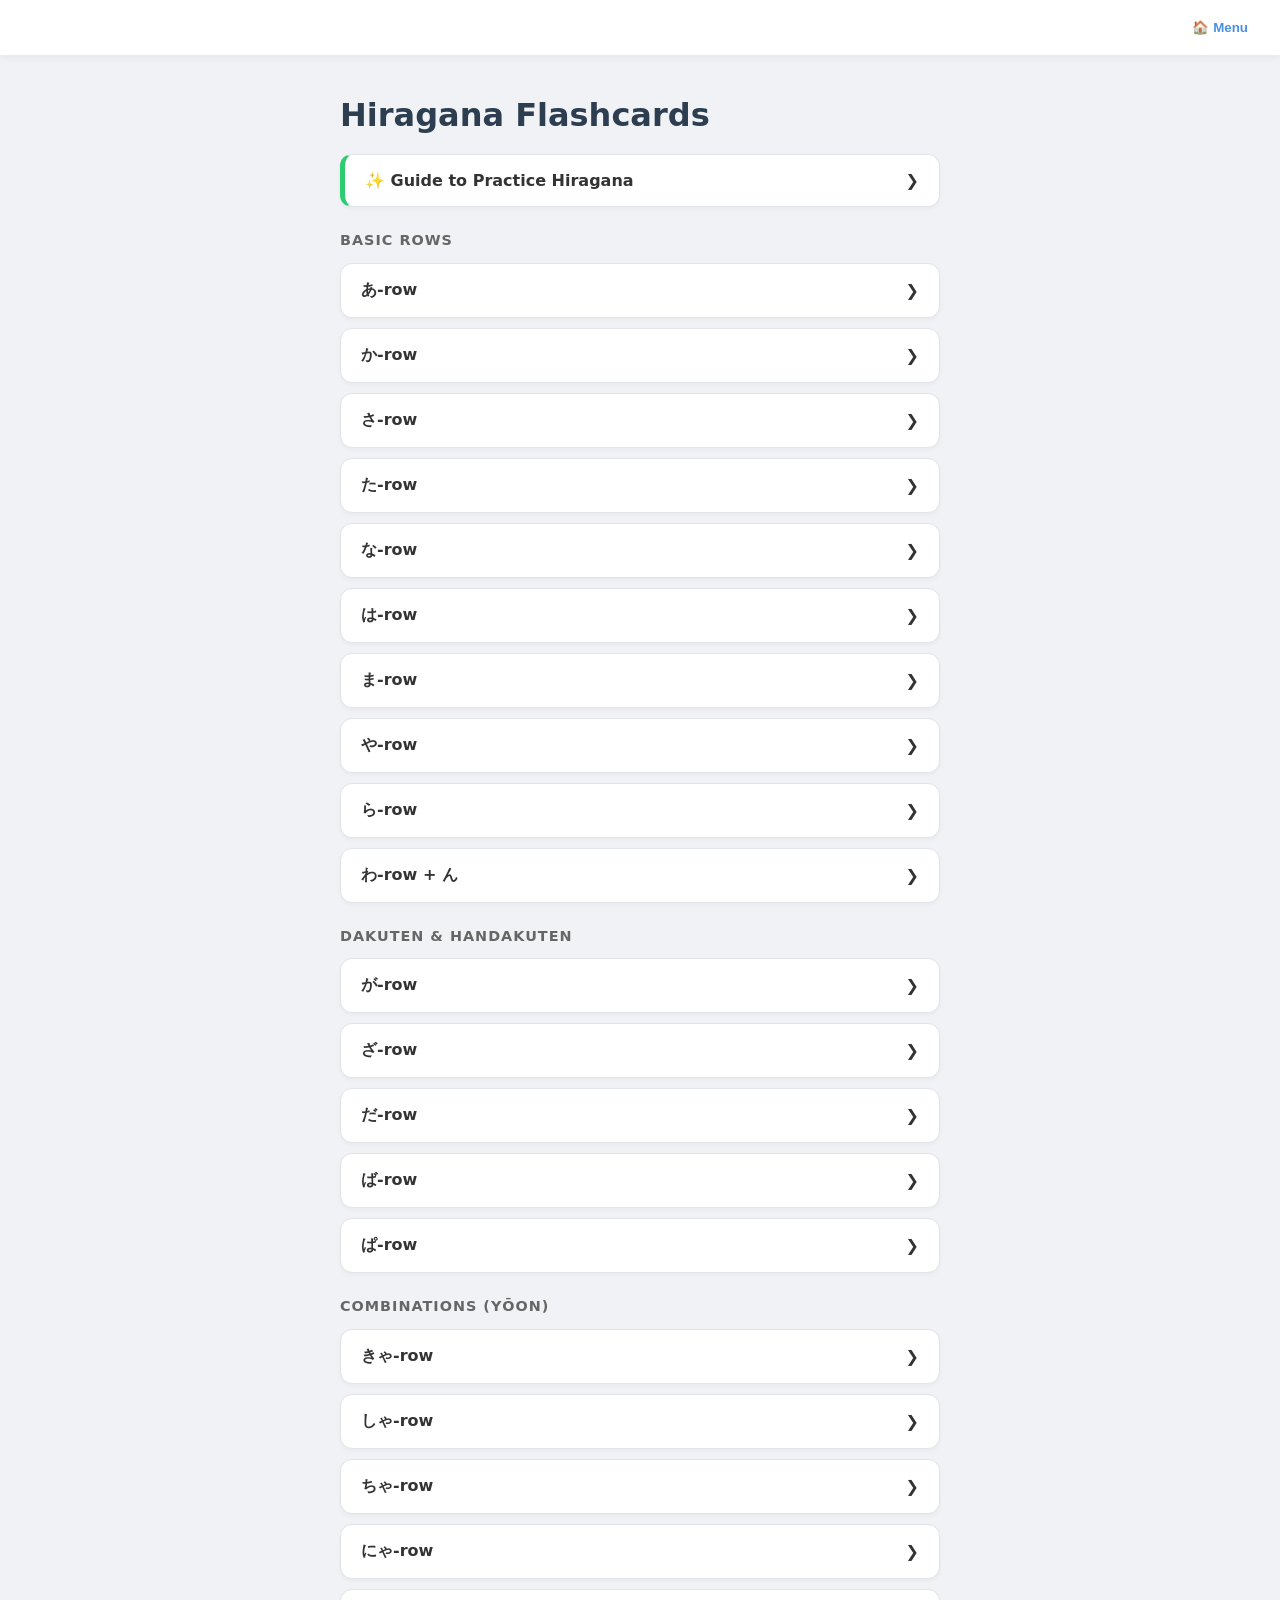
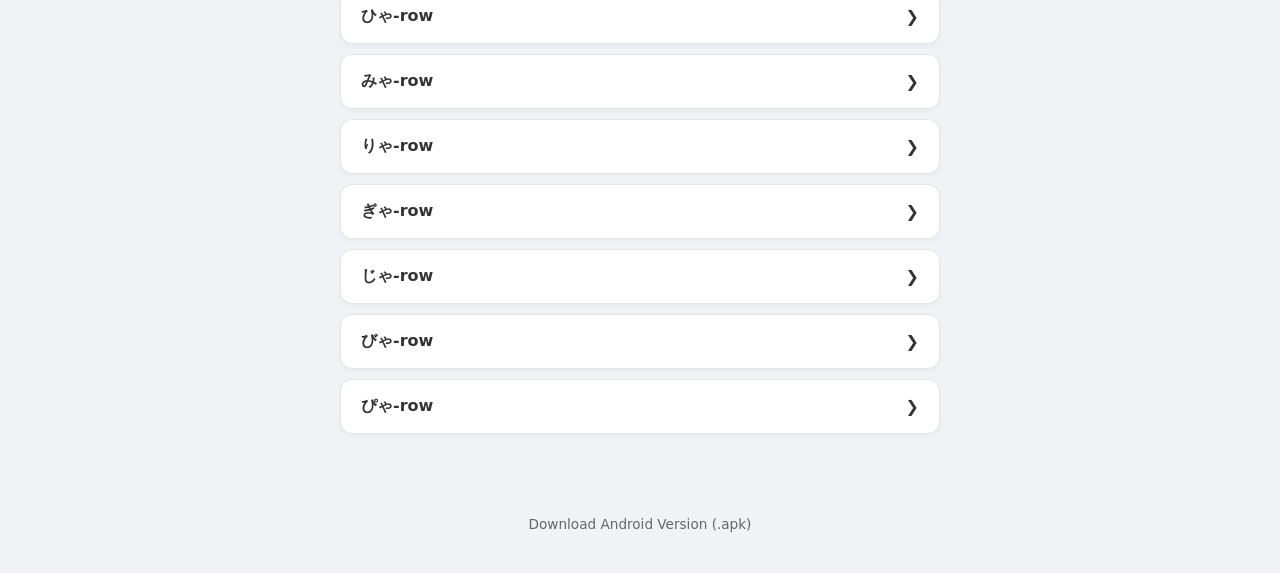
==== commit d3ebf43f: "Update index.html" ====
--- a/index.html
+++ b/index.html
@@ -171,6 +171,28 @@
             padding: 20px;
         }
 
+        .download-footer {
+            margin-top: auto;
+            padding: 20px 0 40px 0;
+            text-align: center;
+            width: 100%;
+        }
+
+        .download-link {
+            color: var(--text-light);
+            text-decoration: none;
+            font-size: 0.85rem;
+            transition: color 0.2s;
+            display: inline-flex;
+            align-items: center;
+            gap: 5px;
+        }
+
+        .download-link:hover {
+            color: var(--primary);
+            text-decoration: underline;
+        }
+
         .card-front {
             font-size: 8rem;
             font-weight: bold;
@@ -212,7 +234,23 @@
             letter-spacing: 2px;
         }
 
-        .reading-value { font-size: 4rem; color: var(--primary); font-weight: bold; }
+        .reading-value { 
+            font-size: 4rem; 
+            color: var(--primary); 
+            font-weight: bold; 
+            text-align: center;
+            padding: 0 10px;
+        }
+
+        /* NEW STYLES FOR THE BRACKETS */
+        .reading-value span.instruction {
+            display: block;
+            font-size: 1.1rem; /* Much smaller */
+            color: #000000;    /* Black color */
+            font-weight: normal;
+            margin-top: 10px;
+        }
+
         .type-label { font-size: 0.9rem; color: #888; text-transform: uppercase; font-weight: bold; margin-top: 10px; }
 
         .speak-btn {
@@ -317,21 +355,15 @@
 </div>
 
 <div id="guide" class="container">
-
     <h2>From Me, Guide to practice Hiragana</h2>
-
     <div class="guide-content">
         <p>Learning Hiragana is the first step to unlocking the Japanese language! Here are some helpful tips to help you master them quickly and fun!</p>
         <h4>1. Understand the "A-I-U-E-O" Order</h4>
-        <p>Japanese follows a very consistent vowel pattern: <strong>A, I, U, E, O</strong>. Once you know this, every other row follows the same sound (Ka, Ki, Ku, Ke, Ko, etc.).</p>
+        <p>Japanese follows a very consistent vowel pattern: <strong>A, I, U, E, O</strong>.</p>
         <h4>2. Practice Writing (Stroke Order)</h4>
-        <p>Japanese characters are meant to be written in a specific order. Writing them out by hand helps your brain remember the shapes much better than just looking at them, not just for Higarana, but for Katakana, Kanji and Hanzi in Chinese, for me too!</p>
-        <h4>3. Use Mnemonics (Depends on the person, I don't like mnemonics)</h4>
-        <p>Make then easier for you to remember! For example, <strong>"あ" (A)</strong> looks like a <strong>Cross</strong> with a <strong>fish</strong>. <strong>"く" (Ku)</strong> looks like a <strong>Cuckoo bird's beak</strong>.</p>
-        <h4>4. Daily Flashcard Rounds</h4>
-        <p>Learn around <strong>5-10</strong> characters per day for consistent rountine and avoid burning out. Use the <strong>Shuffle</strong> button frequently so you don't just memorize the order of the cards, but the characters themselves.</p>
-        <h4>5. Listen While You Learn</h4>
-        <p>Tap the <strong>"Pronunciation"</strong> button on the back of the cards. Hearing the sound while seeing the character is the best way to train your ears. You can ask me in Discord if you don't understand a thing.</p>
+        <p>Japanese characters are meant to be written in a specific order. Writing them out by hand helps your brain remember the shapes.</p>
+        <h4>3. Daily Flashcard Rounds</h4>
+        <p>Learn around <strong>5-10</strong> characters per day. Use the <strong>Shuffle</strong> button frequently.</p>
         <p style="text-align:center; font-weight:bold; margin-top:30px; color:var(--primary);">God bless with your studies! You've got this!</p>
     </div>
 </div>
@@ -369,29 +401,103 @@
         'A': [{f: "あ", r: "a", v: "videos/あ.gif"}, {f: "い", r: "i", v: "videos/い.gif"}, {f: "う", r: "u", v: "videos/う.gif"}, {f: "え", r: "e", v: "videos/え.gif"}, {f: "お", r: "o", v: "videos/お.gif"}],
         'KA': [{f: "か", r: "ka", v: "videos/か.gif"}, {f: "き", r: "ki", v: "videos/き.gif"}, {f: "く", r: "ku", v: "videos/く.gif"}, {f: "け", r: "ke", v: "videos/け.gif"}, {f: "こ", r: "ko", v: "videos/こ.gif"}],
         'SA': [{f: "さ", r: "sa", v: "videos/さ.gif"}, {f: "し", r: "shi", v: "videos/し.gif"}, {f: "す", r: "su", v: "videos/す.gif"}, {f: "せ", r: "se", v: "videos/せ.gif"}, {f: "そ", r: "so", v: "videos/そ.gif"}],
-        'TA': [{f: "た", r: "ta", v: "videos/た.gif"}, {f: "ち", r: "chi", v: "videos/ち.gif"}, {f: "つ", r: "tsu", v: "videos/つ.gif"}, {f: "て", r: "te", v: "videos/て.gif"}, {f: "と", r: "to", v: "videos/と.gif"}],
+        'TA': [{f: "た", r: "ta", v: "videos/た.gif"}, {f: "ち", r: "chi", v: "videos/ち.gif"}, {f: "つ", r: "tsu", v: "videos/つ.gif"}, {f: "て", r: "te", v: "videos/て.gif"}, {f: "と", r: "to", v: "videos/to.gif"}],
         'NA': [{f: "な", r: "na", v: "videos/な.gif"}, {f: "に", r: "ni", v: "videos/に.gif"}, {f: "ぬ", r: "nu", v: "videos/ぬ.gif"}, {f: "ね", r: "ne", v: "videos/ね.gif"}, {f: "の", r: "no", v: "videos/の.gif"}],
         'HA': [{f: "は", r: "ha", v: "videos/は.gif"}, {f: "ひ", r: "hi", v: "videos/ひ.gif"}, {f: "ふ", r: "fu", v: "videos/ふ.gif"}, {f: "へ", r: "he", v: "videos/へ.gif"}, {f: "ほ", r: "ho", v: "videos/ほ.gif"}],
         'MA': [{f: "ま", r: "ma", v: "videos/ま.gif"}, {f: "み", r: "mi", v: "videos/み.gif"}, {f: "む", r: "mu", v: "videos/む.gif"}, {f: "め", r: "me", v: "videos/め.gif"}, {f: "も", r: "mo", v: "videos/も.gif"}],
         'YA': [{f: "や", r: "ya", v: "videos/や.gif"}, {f: "ゆ", r: "yu", v: "videos/ゆ.gif"}, {f: "よ", r: "yo", v: "videos/よ.gif"}],
         'RA': [{f: "ら", r: "ra", v: "videos/ら.gif"}, {f: "り", r: "ri", v: "videos/り.gif"}, {f: "る", r: "ru", v: "videos/る.gif"}, {f: "れ", r: "re", v: "videos/れ.gif"}, {f: "ろ", r: "ro", v: "videos/ろ.gif"}],
         'WA': [{f: "わ", r: "wa", v: "videos/わ.gif"}, {f: "を", r: "wo", v: "videos/を.gif"}, {f: "ん", r: "n", v: "videos/ん.gif"}],
-        'GA': [{f: "が", r: "ga", v: "videos/が.gif"}, {f: "ぎ", r: "gi", v: "videos/ぎ.gif"}, {f: "ぐ", r: "gu", v: "videos/ぐ.gif"}, {f: "げ", r: "ge", v: "videos/げ.gif"}, {f: "ご", r: "go", v: "videos/ご.gif"}],
-        'ZA': [{f: "ざ", r: "za", v: "videos/ざ.gif"}, {f: "じ", r: "ji", v: "videos/じ.gif"}, {f: "ず", r: "zu", v: "videos/ず.gif"}, {f: "ぜ", r: "ze", v: "videos/ぜ.gif"}, {f: "ぞ", r: "zo", v: "videos/ぞ.gif"}],
-        'DA': [{f: "だ", r: "da", v: "videos/だ.gif"}, {f: "ぢ", r: "ji", v: "videos/ぢ.gif"}, {f: "づ", r: "zu", v: "videos/づ.gif"}, {f: "で", r: "de", v: "videos/で.gif"}, {f: "ど", r: "do", v: "videos/ど.gif"}],
-        'BA': [{f: "ば", r: "ba", v: "videos/ば.gif"}, {f: "び", r: "bi", v: "videos/び.gif"}, {f: "ぶ", r: "bu", v: "videos/ぶ.gif"}, {f: "べ", r: "be", v: "videos/べ.gif"}, {f: "ぼ", r: "bo", v: "videos/ぼ.gif"}],
-        'PA': [{f: "ぱ", r: "pa", v: "videos/ぱ.gif"}, {f: "ぴ", r: "pi", v: "videos/ぴ.gif"}, {f: "ぷ", r: "pu", v: "videos/ぷ.gif"}, {f: "ぺ", r: "pe", v: "videos/ぺ.gif"}, {f: "ぽ", r: "po", v: "videos/ぽ.gif"}],
-        'KYA': [{f: "きゃ", r: "kya", v: "videos/きゃ.gif"}, {f: "きゅ", r: "kyu", v: "videos/きゅ.gif"}, {f: "きょ", r: "kyo", v: "videos/きょ.gif"}],
-        'SHA': [{f: "しゃ", r: "sha", v: "videos/しゃ.gif"}, {f: "しゅ", r: "shu", v: "videos/しゅ.gif"}, {f: "しょ", r: "sho", v: "videos/しょ.gif"}],
-        'CHA': [{f: "ちゃ", r: "cha", v: "videos/ちゃ.gif"}, {f: "ちゅ", r: "chu", v: "videos/ちゅ.gif"}, {f: "ちょ", r: "cho", v: "videos/ちょ.gif"}],
-        'NYA': [{f: "にゃ", r: "nya", v: "videos/にゃ.gif"}, {f: "にゅ", r: "nyu", v: "videos/にゅ.gif"}, {f: "にょ", r: "nyo", v: "videos/にょ.gif"}],
-        'HYA': [{f: "ひゃ", r: "hya", v: "videos/ひゃ.gif"}, {f: "ひゅ", r: "hyu", v: "videos/ひゅ.gif"}, {f: "ひょ", r: "hyo", v: "videos/ひょ.gif"}],
-        'MYA': [{f: "みゃ", r: "mya", v: "videos/みゃ.gif"}, {f: "みゅ", r: "myu", v: "videos/みゅ.gif"}, {f: "みょ", r: "myo", v: "videos/みょ.gif"}],
-        'RYA': [{f: "りゃ", r: "rya", v: "videos/りゃ.gif"}, {f: "りゅ", r: "ryu", v: "videos/りゅ.gif"}, {f: "りょ", r: "ryo", v: "videos/りょ.gif"}],
-        'GYA': [{f: "ぎゃ", r: "gya", v: "videos/ぎゃ.gif"}, {f: "ぎゅ", r: "gyu", v: "videos/ぎゅ.gif"}, {f: "ぎょ", r: "gyo", v: "videos/ぎょ.gif"}],
-        'JA': [{f: "じゃ", r: "ja", v: "videos/じゃ.gif"}, {f: "じゅ", r: "ju", v: "videos/じゅ.gif"}, {f: "じょ", r: "jo", v: "videos/じょ.gif"}],
-        'BYA': [{f: "びゃ", r: "bya", v: "videos/びゃ.gif"}, {f: "びゅ", r: "byu", v: "videos/びゅ.gif"}, {f: "びょ", r: "byo", v: "videos/びょ.gif"}],
-        'PYA': [{f: "ぴゃ", r: "pya", v: "videos/ぴゃ.gif"}, {f: "ぴゅ", r: "pyu", v: "videos/ぴゅ.gif"}, {f: "ぴょ", r: "pyo", v: "videos/ぴょ.gif"}]
+        'GA': [
+            {f: "が", r: "ga (Write か, then add '')", v: "videos/か.gif"},
+            {f: "ぎ", r: "gi (Write き, then add '')", v: "videos/き.gif"},
+            {f: "ぐ", r: "gu (Write く, then add '')", v: "videos/く.gif"},
+            {f: "げ", r: "ge (Write け, then add '')", v: "videos/け.gif"},
+            {f: "ご", r: "go (Write こ, then add '')", v: "videos/こ.gif"}
+        ],
+        'ZA': [
+            {f: "ざ", r: "za (Write さ, then add '')", v: "videos/さ.gif"},
+            {f: "じ", r: "ji (Write し, then add '')", v: "videos/し.gif"},
+            {f: "ず", r: "zu (Write す, then add '')", v: "videos/す.gif"},
+            {f: "ぜ", r: "ze (Write せ, then add '')", v: "videos/せ.gif"},
+            {f: "ぞ", r: "zo (Write そ, then add '')", v: "videos/そ.gif"}
+        ],
+        'DA': [
+            {f: "だ", r: "da (Write た, then add '')", v: "videos/た.gif"},
+            {f: "ぢ", r: "ji (Write ち, then add '')", v: "videos/ち.gif"},
+            {f: "づ", r: "zu (Write つ, then add '')", v: "videos/つ.gif"},
+            {f: "で", r: "de (Write て, then add '')", v: "videos/て.gif"},
+            {f: "ど", r: "do (Write と, then add '')", v: "videos/と.gif"}
+        ],
+        'BA': [
+            {f: "ば", r: "ba (Write は, then add '')", v: "videos/は.gif"},
+            {f: "び", r: "bi (Write ひ, then add '')", v: "videos/ひ.gif"},
+            {f: "ぶ", r: "bu (Write ふ, then add '')", v: "videos/ふ.gif"},
+            {f: "べ", r: "be (Write へ, then add '')", v: "videos/へ.gif"},
+            {f: "ぼ", r: "bo (Write ほ, then add '')", v: "videos/ほ.gif"}
+        ],
+        'PA': [
+            {f: "ぱ", r: "pa (Write は, then add ゜)", v: "videos/は.gif"},
+            {f: "ぴ", r: "pi (Write ひ, then add ゜)", v: "videos/ひ.gif"},
+            {f: "ぷ", r: "pu (Write ふ, then add ゜)", v: "videos/ふ.gif"},
+            {f: "ぺ", r: "pe (Write へ, then add ゜)", v: "videos/へ.gif"},
+            {f: "ぽ", r: "po (Write ほ, then add ゜)", v: "videos/ほ.gif"}
+        ],
+        'KYA': [
+            {f: "きゃ", r: "kya (Write き, then add small ゃ)", v: "videos/き.gif"},
+            {f: "きゅ", r: "kyu (Write き, then add small ゅ)", v: "videos/き.gif"},
+            {f: "きょ", r: "kyo (Write き, then add small ょ)", v: "videos/き.gif"}
+        ],
+        'SHA': [
+            {f: "しゃ", r: "sha (Write し, then add small ゃ)", v: "videos/し.gif"},
+            {f: "しゅ", r: "shu (Write し, then add small ゅ)", v: "videos/し.gif"},
+            {f: "しょ", r: "sho (Write し, then add small ょ)", v: "videos/し.gif"}
+        ],
+        'CHA': [
+            {f: "ちゃ", r: "cha (Write ち, then add small ゃ)", v: "videos/ち.gif"},
+            {f: "ちゅ", r: "chu (Write ち, then add small ゅ)", v: "videos/ち.gif"},
+            {f: "ちょ", r: "cho (Write ち, then add small ょ)", v: "videos/ち.gif"}
+        ],
+        'NYA': [
+            {f: "にゃ", r: "nya (Write に, then add small ゃ)", v: "videos/に.gif"},
+            {f: "にゅ", r: "nyu (Write に, then add small ゅ)", v: "videos/に.gif"},
+            {f: "にょ", r: "nyo (Write に, then add small ょ)", v: "videos/に.gif"}
+        ],
+        'HYA': [
+            {f: "ひゃ", r: "hya (Write ひ, then add small ゃ)", v: "videos/ひ.gif"},
+            {f: "ひゅ", r: "hyu (Write ひ, then add small ゅ)", v: "videos/ひ.gif"},
+            {f: "ひょ", r: "hyo (Write ひ, then add small ょ)", v: "videos/ひ.gif"}
+        ],
+        'MYA': [
+            {f: "みゃ", r: "mya (Write み, then add small ゃ)", v: "videos/み.gif"},
+            {f: "みゅ", r: "myu (Write み, then add small ゅ)", v: "videos/み.gif"},
+            {f: "みょ", r: "myo (Write み, then add small ょ)", v: "videos/み.gif"}
+        ],
+        'RYA': [
+            {f: "りゃ", r: "rya (Write り, then add small ゃ)", v: "videos/り.gif"},
+            {f: "りゅ", r: "ryu (Write り, then add small ゅ)", v: "videos/り.gif"},
+            {f: "りょ", r: "ryo (Write り, then add small ょ)", v: "videos/り.gif"}
+        ],
+        'GYA': [
+            {f: "ぎゃ", r: "gya (Write き, then add '' and small ゃ)", v: "videos/き.gif"},
+            {f: "ぎゅ", r: "gyu (Write き, then add '' and small ゅ)", v: "videos/き.gif"},
+            {f: "ぎょ", r: "gyo (Write き, then add '' and small ょ)", v: "videos/き.gif"}
+        ],
+        'JA': [
+            {f: "じゃ", r: "ja (Write し, then add '' and small ゃ)", v: "videos/し.gif"},
+            {f: "じゅ", r: "ju (Write し, then add '' and small ゅ)", v: "videos/し.gif"},
+            {f: "じょ", r: "jo (Write し, then add '' and small ょ)", v: "videos/し.gif"}
+        ],
+        'BYA': [
+            {f: "びゃ", r: "bya (Write ひ, then add '' and small ゃ)", v: "videos/ひ.gif"},
+            {f: "びゅ", r: "byu (Write ひ, then add '' and small ゅ)", v: "videos/ひ.gif"},
+            {f: "びょ", r: "byo (Write ひ, then add '' and small ょ)", v: "videos/ひ.gif"}
+        ],
+        'PYA': [
+            {f: "ぴゃ", r: "pya (Write ひ, then add ゜ and small ゃ)", v: "videos/ひ.gif"},
+            {f: "ぴゅ", r: "pyu (Write ひ, then add ゜ and small ゅ)", v: "videos/ひ.gif"},
+            {f: "ぴょ", r: "pyo (Write ひ, then add ゜ and small ょ)", v: "videos/ひ.gif"}
+        ]
     };
 
     let navHistory = ['home'];
@@ -405,36 +511,9 @@
         'KYA': 'きゃ', 'SHA': 'しゃ', 'CHA': 'ちゃ', 'NYA': 'にゃ', 'HYA': 'ひゃ', 'MYA': 'みゃ', 'RYA': 'りゃ', 'GYA': 'ぎゃ', 'JA': 'じゃ', 'BYA': 'びゃ', 'PYA': 'ぴゃ'
     };
 
-    function capitalize(str) { return str ? str.charAt(0).toUpperCase() + str.slice(1).toLowerCase() : ""; }
-
-    window.addEventListener('keydown', (e) => {
-        if (navHistory[navHistory.length - 1] === 'fc-player') {
-            if (e.code === 'Space') { e.preventDefault(); flipCard(); }
-            if (e.code === 'ArrowRight') nextCard();
-            if (e.code === 'ArrowLeft') previousCard();
-        }
-    });
-
-    function speakText(text) {
-        if (!window.speechSynthesis) return;
-        window.speechSynthesis.cancel(); 
-        const utterance = new SpeechSynthesisUtterance(text);
-        utterance.lang = 'ja-JP';
-        utterance.rate = 0.85;
-        window.speechSynthesis.speak(utterance);
-    }
-
-    function speakCurrentCard(event) {
-        event.stopPropagation(); 
-        const item = currentDeck[currentDeckOrder[currentIdx]];
-        speakText(item.f);
-    }
-
     function showSection(id, push = false) {
-        // Reset card state whenever leaving or switching sections
         const card = document.getElementById('card');
         if (card) card.classList.remove('flipped');
-
         document.querySelectorAll('.container').forEach(c => c.classList.remove('active'));
         const target = document.getElementById(id);
         if(target) target.classList.add('active');
@@ -480,13 +559,12 @@
     function changeCard(offset, direction) {
         if (currentDeck.length === 0) return;
         const card = document.getElementById('card');
-        const wasFlipped = card.classList.contains('flipped');
         card.classList.remove('flipped');
         setTimeout(() => {
             currentIdx = (currentIdx + offset + currentDeck.length) % currentDeck.length;
             updateFlashcardUI();
             applySlideAnimation(direction);
-        }, wasFlipped ? 150 : 0);
+        }, 150);
     }
 
     function nextCard() { changeCard(1, 'next'); }
@@ -507,32 +585,55 @@
         const item = currentDeck[currentDeckOrder[currentIdx]];
         document.getElementById('fc-progress').innerText = `Card ${currentIdx + 1} of ${currentDeck.length}`;
         document.getElementById('front-text').innerText = item.f;
-        document.getElementById('reading-text').innerText = capitalize(item.r);
+        
+        // LOGIC: Replace text in brackets with a styled span
+        let rawText = item.r;
+        let formattedText = rawText.replace(/\(([^)]+)\)/g, '<span class="instruction">($1)</span>');
+        document.getElementById('reading-text').innerHTML = formattedText;
         
         const mediaCont = document.getElementById('media-content');
         mediaCont.innerHTML = "";
 
         if (item.v) {
-            const isVideo = item.v.endsWith('.mp4') || item.v.endsWith('.webm');
-            if (isVideo) {
+            const isVideo = item.v.endsWith('.mp4') || item.v.endsWith('.webm') || item.v.includes('.gif');
+            if (item.v.endsWith('.gif')) {
+                const img = document.createElement('img');
+                img.src = item.v;
+                mediaCont.appendChild(img);
+            } else {
                 const video = document.createElement('video');
                 video.src = item.v;
                 video.autoplay = true;
                 video.loop = true;
                 video.muted = true;
                 video.playsInline = true;
+                video.addEventListener('timeupdate', function() {
+                    if (this.currentTime < 1) this.currentTime = 1;
+                });
                 mediaCont.appendChild(video);
-            } else {
-                const img = document.createElement('img');
-                img.src = item.v;
-                mediaCont.appendChild(img);
             }
             mediaCont.style.borderStyle = "solid";
         } else {
-            mediaCont.innerHTML = "<span style='color:#ccc; font-size:0.8rem;'>Video/GIF placeholder</span>";
+            mediaCont.innerHTML = "<span style='color:#ccc; font-size:0.8rem;'>Video placeholder</span>";
             mediaCont.style.borderStyle = "dashed";
         }
     }
+
+    function speakCurrentCard(event) {
+        event.stopPropagation(); 
+        const item = currentDeck[currentDeckOrder[currentIdx]];
+        if (!window.speechSynthesis) return;
+        window.speechSynthesis.cancel(); 
+        const utterance = new SpeechSynthesisUtterance(item.f);
+        utterance.lang = 'ja-JP';
+        utterance.rate = 0.85;
+        window.speechSynthesis.speak(utterance);
+    }
 </script>
+<footer class="download-footer">
+    <a href="https://drive.google.com/drive/folders/1XevW-tc7uBlaNBv57vXpUlSosi3Y1B3e?usp=sharing" class="download-link">
+        Download Android Version (.apk)
+    </a>
+</footer>
 </body>
-</html>+</html>
